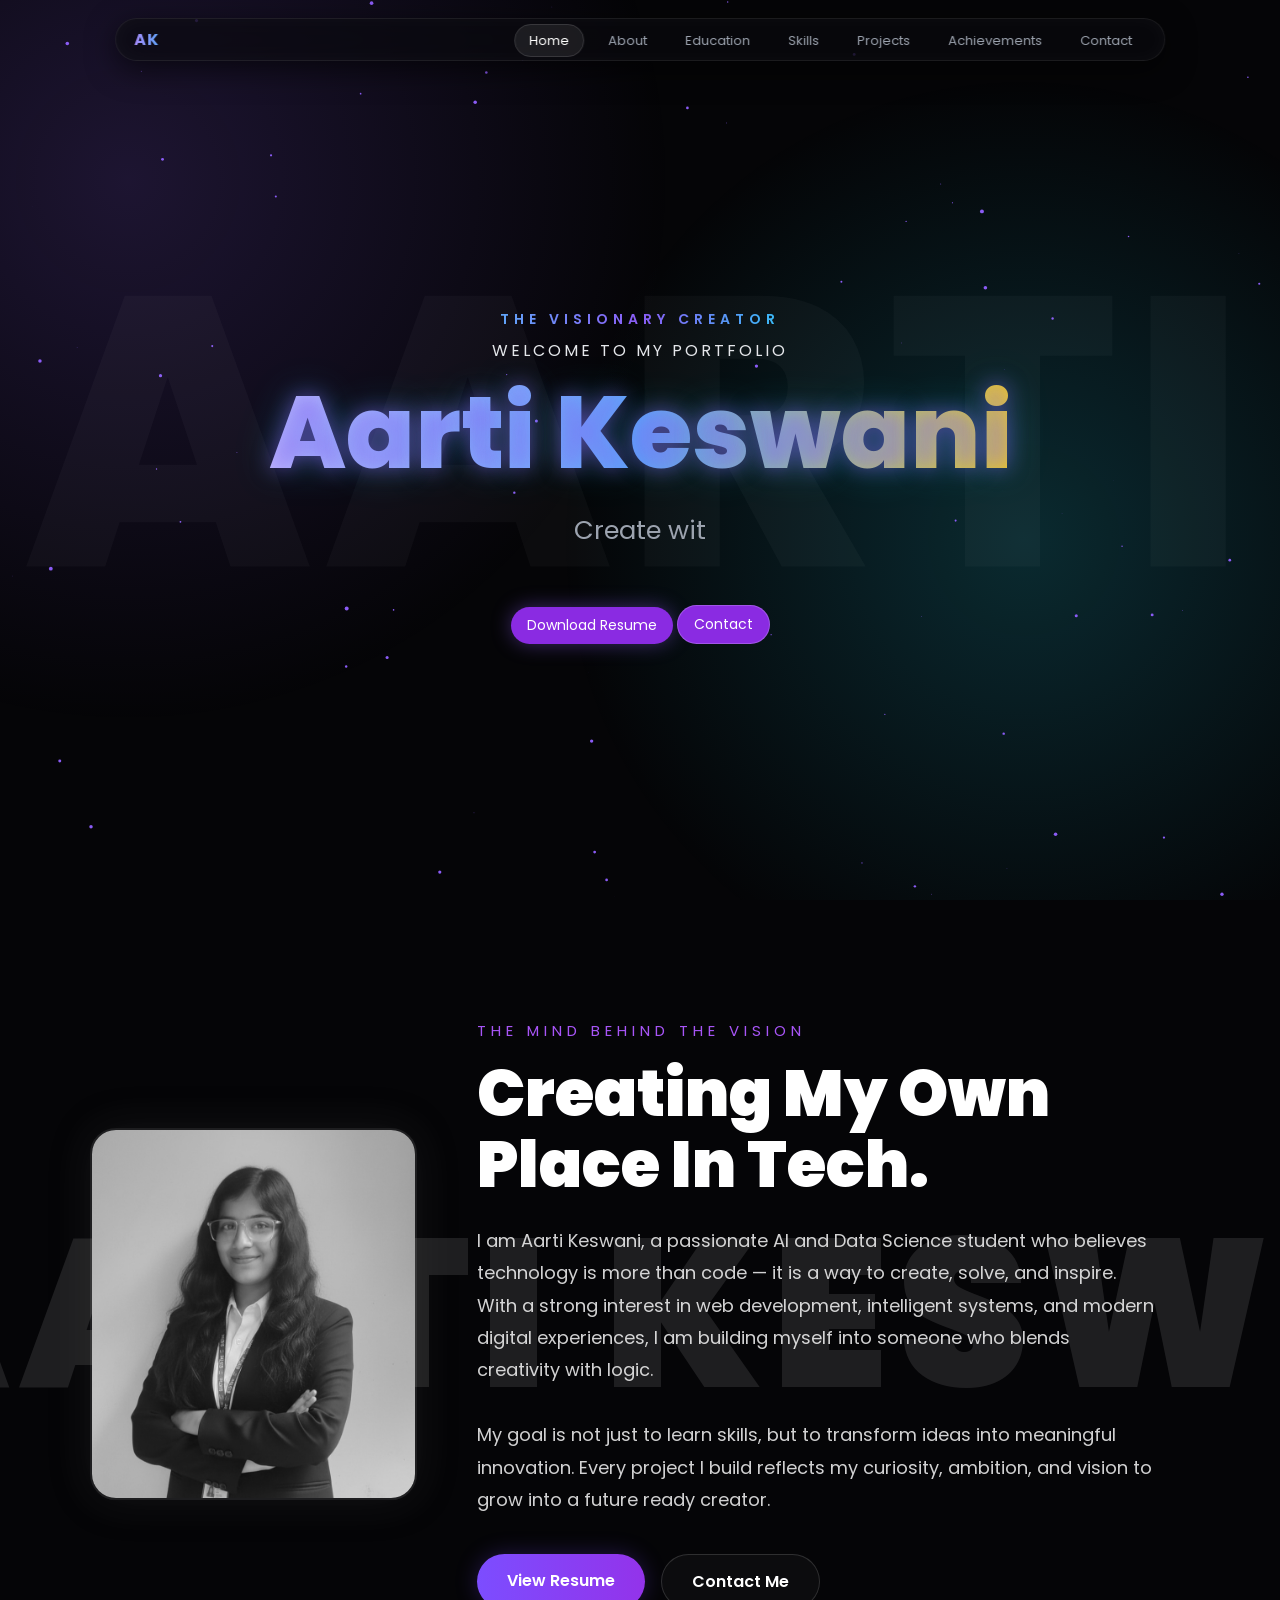
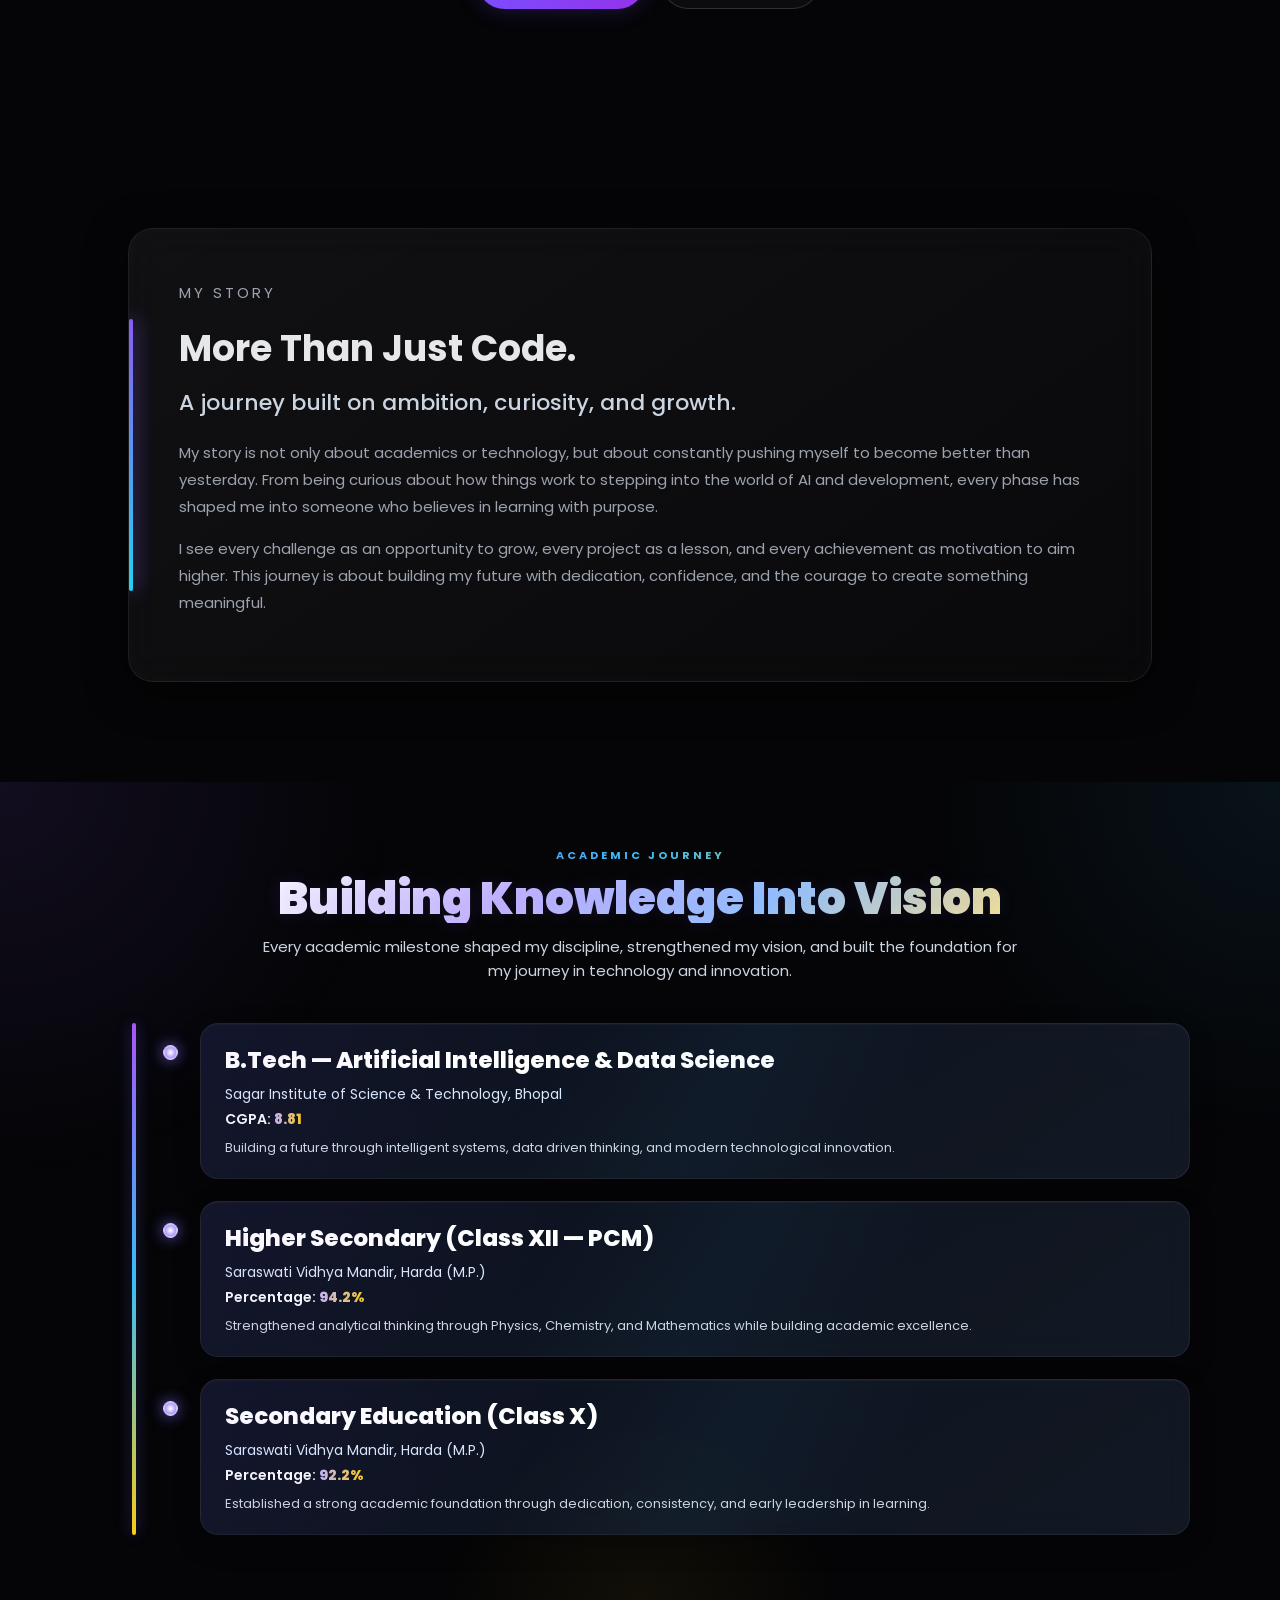
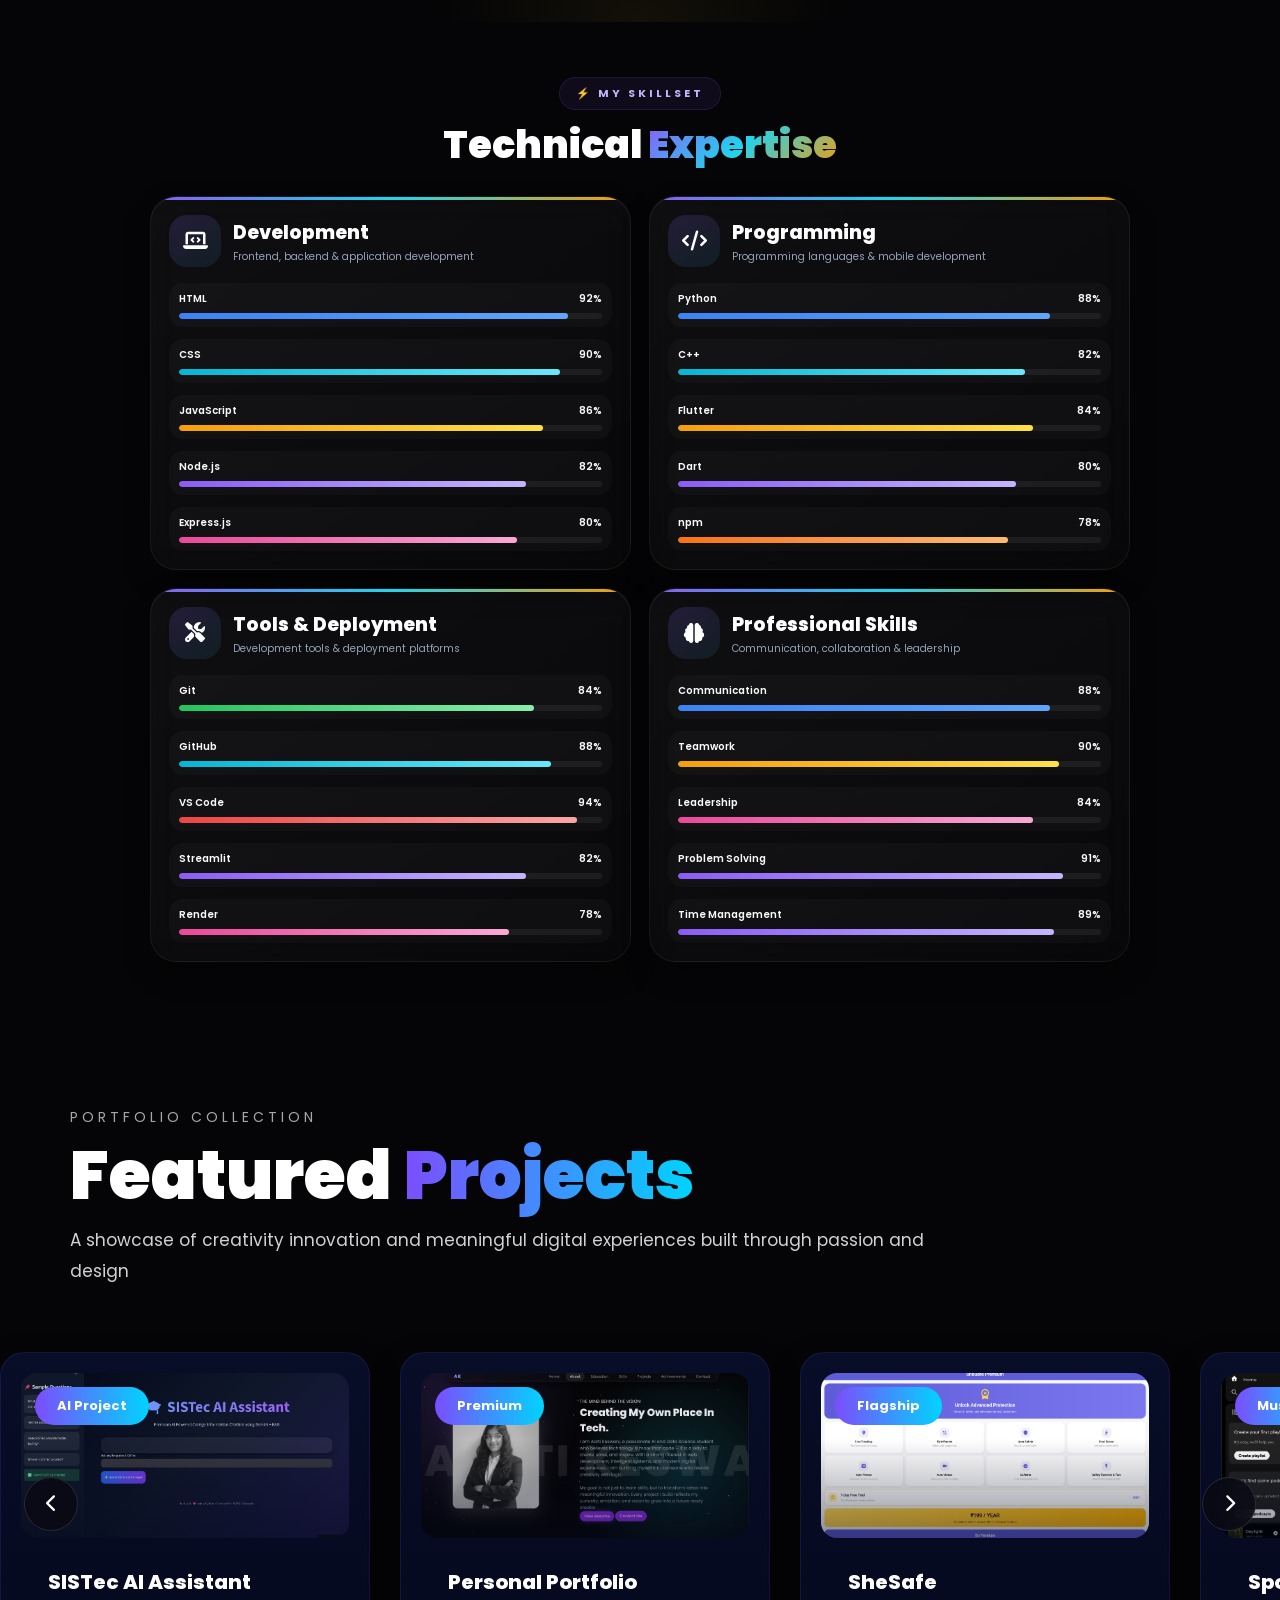
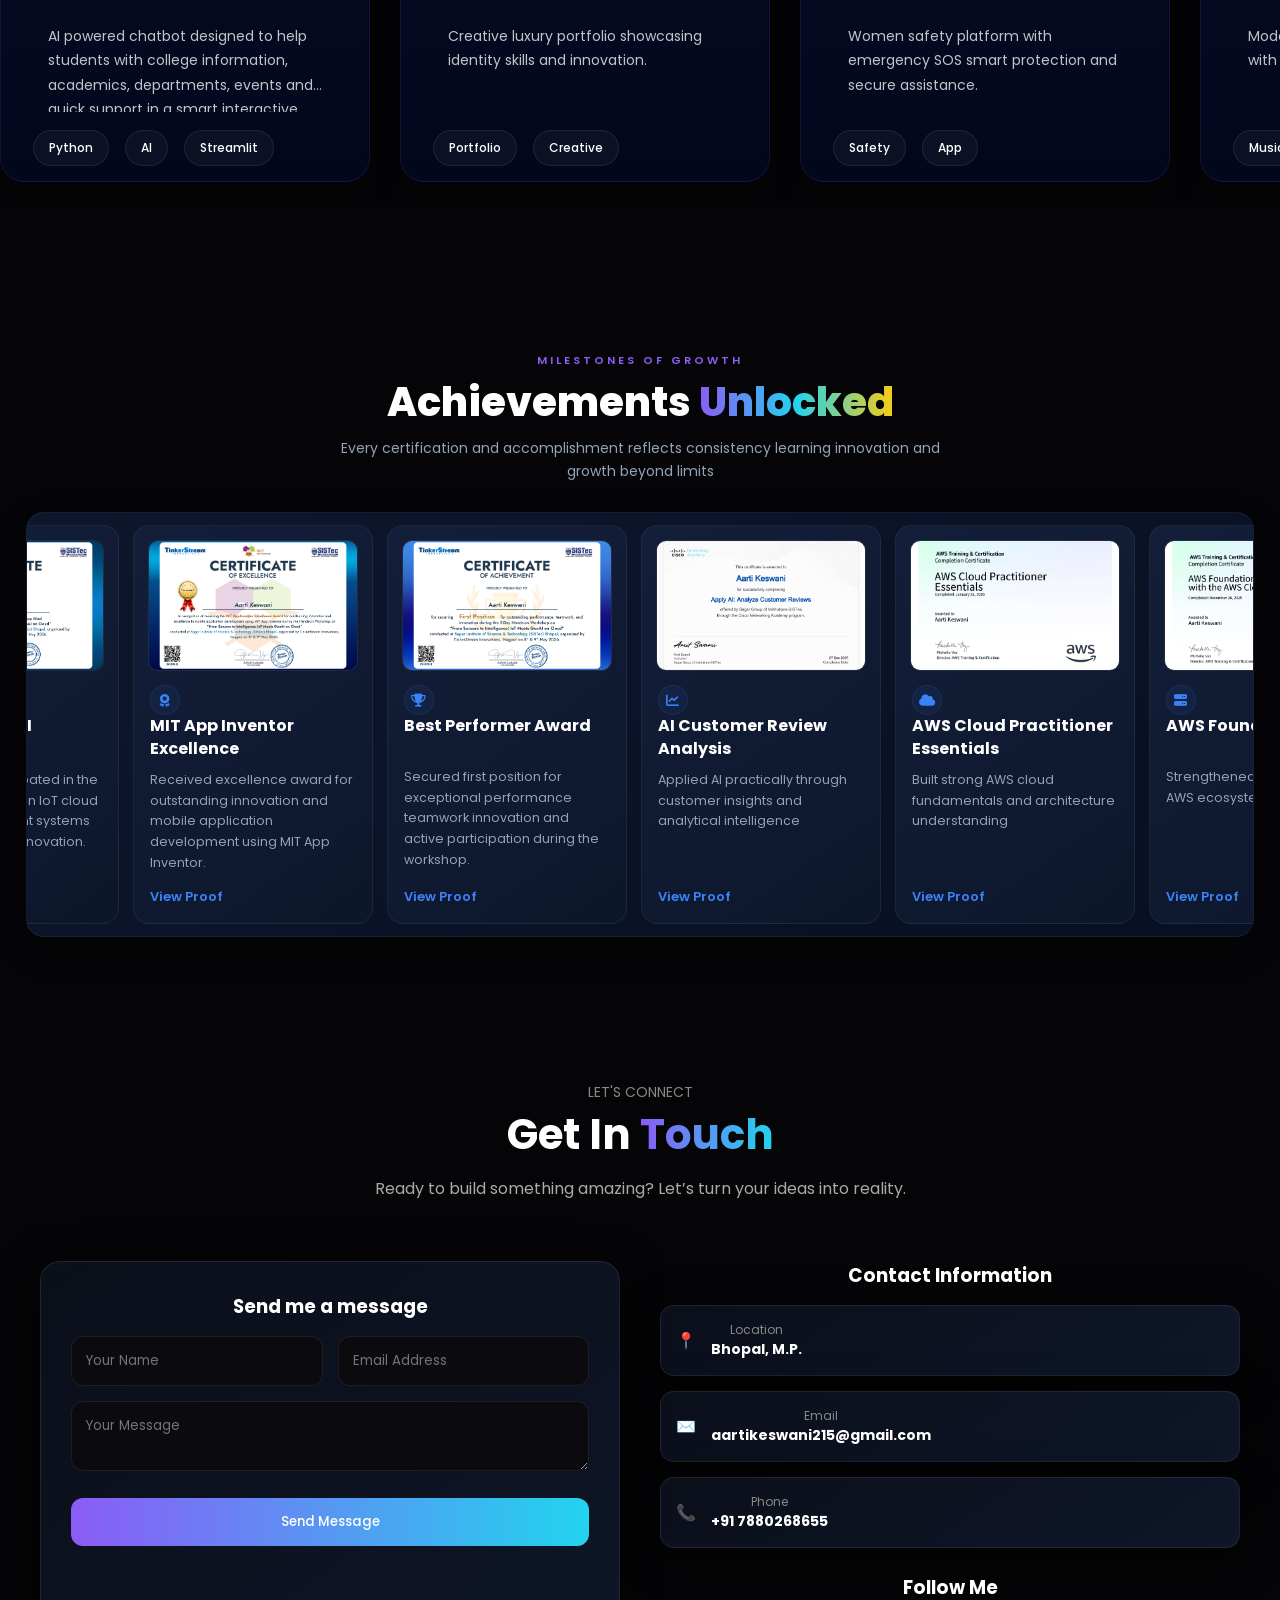
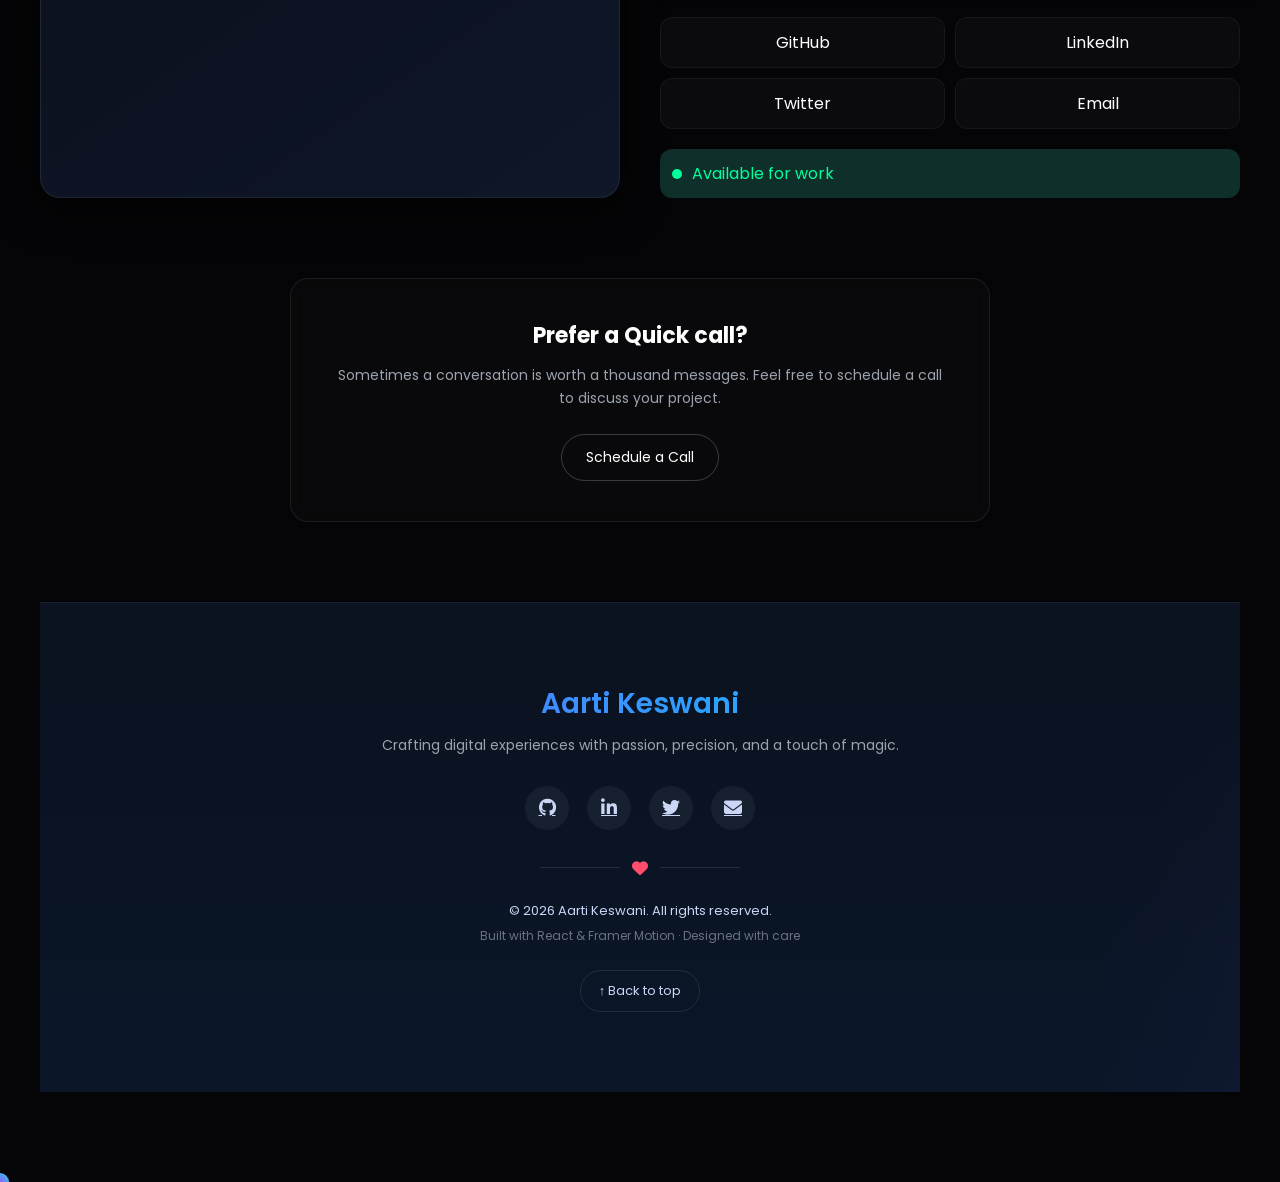
==== docs/index.html @ 4bac2b25 "updated index.html" ====
<!DOCTYPE html>
<html lang="en">
<head>
<meta charset="UTF-8">
<meta name="viewport" content="width=device-width, initial-scale=1.0">
<title>Aarti Keswani Portfolio</title>

<link rel="stylesheet" href="style.css">
<link href="https://fonts.googleapis.com/css2?family=Poppins:wght@300;400;600;800&display=swap" rel="stylesheet">
<link rel="stylesheet" href="https://cdnjs.cloudflare.com/ajax/libs/font-awesome/6.5.0/css/all.min.css">
<link rel="stylesheet" href="https://cdnjs.cloudflare.com/ajax/libs/font-awesome/6.5.0/css/all.min.css">
</head>

<body>

<canvas id="bg"></canvas>

<!-- NAVBAR -->
<nav class="navbar">
    <div class="logo">AK</div>

    <ul class="nav-links">
        <li><a href="#home" class="active">Home</a></li>
        <li><a href="#about">About</a></li>
         <li><a href="#education">Education</a></li>
        <li><a href="#skills">Skills</a></li>
        
        <li><a href="#projects">Projects</a></li>
        <li><a href="#achievements">Achievements</a></li>
       
        <li><a href="#contact">Contact</a></li>
    </ul>
    
        
</nav>


<!-- HERO -->
<section id="home" class="hero">

    <!-- BIG BACKGROUND TEXT -->
    <h1 class="bg-text">AARTI</h1>

    <!-- MAIN CONTENT -->
    <div class="hero-content">

        <p class="hero-subtitle">THE VISIONARY CREATOR</p>

        <!-- ADDED WELCOME TEXT -->
        <p class="hero-welcome">WELCOME TO MY PORTFOLIO</p>

        <h1 class="hero-title">
            Aarti Keswani
        </h1>

        <p class="hero-subtitle">
            Create <span id="typing"></span>
        </p>

        <div class="hero-buttons">
            <a href="main/Aarti_resume.pdf" download="Aarti_Keswani_Resume.pdf" class="btn primary">Download Resume</a>
            <a href="#contact" class="btn secondary">Contact</a>
        </div>

    </div>

</section>

<!-- ABOUT -->
<!-- ABOUT -->
<section id="about" class="section about">

    <!-- BIG BACKGROUND TEXT -->
    <h1 class="about-bg-text">AARTI KESWANI</h1>

    <!-- LEFT IMAGE -->
    <div class="about-left">
        <img src="main/aarti2.jpeg" alt="Aarti Keswani">
    </div>

    <!-- RIGHT CONTENT -->
    <div class="about-right">

        <p class="about-tag">THE MIND BEHIND THE VISION</p>

        <h2>Creating My Own Place In Tech.</h2>

        <p class="about-desc">
            I am Aarti Keswani, a passionate AI and Data Science student who believes technology is more than code — it is a way to create, solve, and inspire. 
            With a strong interest in web development, intelligent systems, and modern digital experiences, I am building myself into someone who blends creativity with logic.
            <br><br>
            My goal is not just to learn skills, but to transform ideas into meaningful innovation. Every project I build reflects my curiosity, ambition, and vision to grow into a future ready creator.
        </p>

        <div class="about-buttons">
            <a href="main/Aarti_resume.pdf" download="Aarti_Keswani_Resume.pdf" class="btn primary">
                View Resume
            </a>

            <a href="#contact" class="btn secondary">
                Contact Me
            </a>
        </div>

    </div>

</section>
<!-- STORY -->
<section id="story" class="section story">

    <div class="story-container">

        <!-- LEFT LINE -->
        <div class="story-line"></div>

        <!-- CONTENT -->
        <div class="story-content">

            <p class="story-tag">MY STORY</p>

            <h2>More Than Just Code.</h2>

            <h3>A journey built on ambition, curiosity, and growth.</h3>

            <p>
                My story is not only about academics or technology, but about constantly pushing myself to become better than yesterday. From being curious about how things work to stepping into the world of AI and development, every phase has shaped me into someone who believes in learning with purpose.
            </p>

            <p>
                I see every challenge as an opportunity to grow, every project as a lesson, and every achievement as motivation to aim higher. This journey is about building my future with dedication, confidence, and the courage to create something meaningful.
            </p>

        </div>

    </div>

</section>
<!-- ================= EDUCATION SECTION ================= -->
<section id="education" class="section education">

    <!-- SECTION HEADER -->
    <div class="section-header">
        <p class="section-tag">ACADEMIC JOURNEY</p>

        <h2 class="section-title">Building Knowledge Into Vision</h2>

        <p class="section-description">
            Every academic milestone shaped my discipline, strengthened my vision, and built the foundation for my journey in technology and innovation.
        </p>
    </div>

    <!-- TIMELINE -->
    <div class="education-timeline">

        <!-- BTECH -->
        <div class="education-card">
            <div class="education-dot"></div>

            <div class="education-content">
                <h3>B.Tech — Artificial Intelligence & Data Science</h3>

                <p class="education-place">
                    Sagar Institute of Science & Technology, Bhopal
                </p>

                <p class="education-score">
                    CGPA: <span>8.81</span>
                </p>

                <p class="education-desc">
                    Building a future through intelligent systems, data driven thinking, and modern technological innovation.
                </p>
            </div>
        </div>

        <!-- 12TH -->
        <div class="education-card">
            <div class="education-dot"></div>

            <div class="education-content">
                <h3>Higher Secondary (Class XII — PCM)</h3>

                <p class="education-place">
                    Saraswati Vidhya Mandir, Harda (M.P.)
                </p>

                <p class="education-score">
                    Percentage: <span>94.2%</span>
                </p>

                <p class="education-desc">
                    Strengthened analytical thinking through Physics, Chemistry, and Mathematics while building academic excellence.
                </p>
            </div>
        </div>

        <!-- 10TH -->
        <div class="education-card">
            <div class="education-dot"></div>

            <div class="education-content">
                <h3>Secondary Education (Class X)</h3>

                <p class="education-place">
                    Saraswati Vidhya Mandir, Harda (M.P.)
                </p>

                <p class="education-score">
                    Percentage: <span>92.2%</span>
                </p>

                <p class="education-desc">
                    Established a strong academic foundation through dedication, consistency, and early leadership in learning.
                </p>
            </div>
        </div>

    </div>

</section>

<!-- ===================== ROYAL SKILLS SECTION ===================== -->
<section id="skills" class="skills-pro">

    <div class="skills-header">
        <p class="skills-subtitle">⚡ MY SKILLSET</p>
        <h2 class="skills-title">Technical <span>Expertise</span></h2>
    </div>

    <div class="skills-container">

        <!-- DEVELOPMENT -->
        <div class="skill-category-card">
            <div class="skill-card-top">
                <div class="skill-main-icon"><i class="fas fa-laptop-code"></i></div>
                <div>
                    <h3>Development</h3>
                    <p>Frontend, backend & application development</p>
                </div>
            </div>

            <div class="skill-progress-list">

                <div class="progress-item">
                    <div class="progress-label"><span>HTML</span><span>92%</span></div>
                    <div class="progress-bar"><div class="progress-fill blue" style="width:92%"></div></div>
                </div>

                <div class="progress-item">
                    <div class="progress-label"><span>CSS</span><span>90%</span></div>
                    <div class="progress-bar"><div class="progress-fill cyan" style="width:90%"></div></div>
                </div>

                <div class="progress-item">
                    <div class="progress-label"><span>JavaScript</span><span>86%</span></div>
                    <div class="progress-bar"><div class="progress-fill gold" style="width:86%"></div></div>
                </div>

                <div class="progress-item">
                    <div class="progress-label"><span>Node.js</span><span>82%</span></div>
                    <div class="progress-bar"><div class="progress-fill purple" style="width:82%"></div></div>
                </div>

                <div class="progress-item">
                    <div class="progress-label"><span>Express.js</span><span>80%</span></div>
                    <div class="progress-bar"><div class="progress-fill pink" style="width:80%"></div></div>
                </div>

            </div>
        </div>

        <!-- PROGRAMMING -->
        <div class="skill-category-card">
            <div class="skill-card-top">
                <div class="skill-main-icon"><i class="fas fa-code"></i></div>
                <div>
                    <h3>Programming</h3>
                    <p>Programming languages & mobile development</p>
                </div>
            </div>

            <div class="skill-progress-list">

                <div class="progress-item">
                    <div class="progress-label"><span>Python</span><span>88%</span></div>
                    <div class="progress-bar"><div class="progress-fill blue" style="width:88%"></div></div>
                </div>

                <div class="progress-item">
                    <div class="progress-label"><span>C++</span><span>82%</span></div>
                    <div class="progress-bar"><div class="progress-fill cyan" style="width:82%"></div></div>
                </div>

                <div class="progress-item">
                    <div class="progress-label"><span>Flutter</span><span>84%</span></div>
                    <div class="progress-bar"><div class="progress-fill gold" style="width:84%"></div></div>
                </div>

                <div class="progress-item">
                    <div class="progress-label"><span>Dart</span><span>80%</span></div>
                    <div class="progress-bar"><div class="progress-fill purple" style="width:80%"></div></div>
                </div>

                <div class="progress-item">
                    <div class="progress-label"><span>npm</span><span>78%</span></div>
                    <div class="progress-bar"><div class="progress-fill orange" style="width:78%"></div></div>
                </div>

            </div>
        </div>

        <!-- TOOLS -->
        <div class="skill-category-card">
            <div class="skill-card-top">
                <div class="skill-main-icon"><i class="fas fa-tools"></i></div>
                <div>
                    <h3>Tools & Deployment</h3>
                    <p>Development tools & deployment platforms</p>
                </div>
            </div>

            <div class="skill-progress-list">

                <div class="progress-item">
                    <div class="progress-label"><span>Git</span><span>84%</span></div>
                    <div class="progress-bar"><div class="progress-fill green" style="width:84%"></div></div>
                </div>

                <div class="progress-item">
                    <div class="progress-label"><span>GitHub</span><span>88%</span></div>
                    <div class="progress-bar"><div class="progress-fill cyan" style="width:88%"></div></div>
                </div>

                <div class="progress-item">
                    <div class="progress-label"><span>VS Code</span><span>94%</span></div>
                    <div class="progress-bar"><div class="progress-fill red" style="width:94%"></div></div>
                </div>

                <div class="progress-item">
                    <div class="progress-label"><span>Streamlit</span><span>82%</span></div>
                    <div class="progress-bar"><div class="progress-fill purple" style="width:82%"></div></div>
                </div>

                <div class="progress-item">
                    <div class="progress-label"><span>Render</span><span>78%</span></div>
                    <div class="progress-bar"><div class="progress-fill pink" style="width:78%"></div></div>
                </div>

            </div>
        </div>

        <!-- PROFESSIONAL -->
        <div class="skill-category-card">
            <div class="skill-card-top">
                <div class="skill-main-icon"><i class="fas fa-brain"></i></div>
                <div>
                    <h3>Professional Skills</h3>
                    <p>Communication, collaboration & leadership</p>
                </div>
            </div>

            <div class="skill-progress-list">

                <div class="progress-item">
                    <div class="progress-label"><span>Communication</span><span>88%</span></div>
                    <div class="progress-bar"><div class="progress-fill blue" style="width:88%"></div></div>
                </div>

                <div class="progress-item">
                    <div class="progress-label"><span>Teamwork</span><span>90%</span></div>
                    <div class="progress-bar"><div class="progress-fill gold" style="width:90%"></div></div>
                </div>

                <div class="progress-item">
                    <div class="progress-label"><span>Leadership</span><span>84%</span></div>
                    <div class="progress-bar"><div class="progress-fill pink" style="width:84%"></div></div>
                </div>

                <div class="progress-item">
                    <div class="progress-label"><span>Problem Solving</span><span>91%</span></div>
                    <div class="progress-bar"><div class="progress-fill purple" style="width:91%"></div></div>
                </div>
                 <div class="progress-item">
                    <div class="progress-label"><span>Time Management</span><span>89%</span></div>
                    <div class="progress-bar"><div class="progress-fill purple" style="width:89%"></div></div>
                </div>

            </div>
        </div>

    </div>
</section>


<!-- PROJECTS -->
<section class="projects-royal" id="projects">

  <!-- HEADER -->
  <div class="projects-header">
    <p class="projects-sub">PORTFOLIO COLLECTION</p>
    <h2 class="projects-title">Featured <span>Projects</span></h2>
    <p class="projects-desc">
      A showcase of creativity innovation and meaningful digital experiences built through passion and design
    </p>
  </div>

  <!-- SIDE NAV -->
    <div class="project-nav-mini">
        <button class="mini-nav-btn left" onclick="scrollProjects(-420)">
            <i class="fas fa-chevron-left"></i>
        </button>

        <button class="mini-nav-btn right" onclick="scrollProjects(420)">
            <i class="fas fa-chevron-right"></i>
        </button>
    </div>


  <!-- SLIDER -->
  <div class="projects-slider">
    <!-- SISTec AI Chatbot -->
    <div class="project-card">

        <div class="project-glow"></div>

        <div class="project-image">
            <img src="ProjectImages/sistecbot.png" alt="SISTec AI Assistant">
            <div class="project-gradient"></div>
            <span class="badge">AI Project</span>
        </div>

        <div class="project-content">
            <h3>SISTec AI Assistant</h3>

            <p>AI powered chatbot designed to help students with college information, academics, departments, events and quick support in a smart interactive way.</p>

            <div class="tech">
                <span>Python</span>
                <span>AI</span>
                <span>Streamlit</span>
            </div>
        </div>

        <div class="project-overlay">
            <a href="https://aarti-infoo.streamlit.app/" target="_blank">Explore</a>
        </div>

    </div>

    <!-- 1 -->
     <div class="project-card">
      <div class="project-glow"></div>
      <div class="project-image">
        <img src="ProjectImages/portfolio.png" alt="Portfolio">
        <div class="project-gradient"></div>
        <span class="badge">Premium</span>
      </div>
      <div class="project-content">
        <h3>Personal Portfolio</h3>
        <p>Creative luxury portfolio showcasing identity skills and innovation.</p>
        <div class="tech"><span>Portfolio</span><span>Creative</span></div>
      </div>
      <div class="project-overlay">
        <a href="https://aarti-keswani.github.io/Portfolio_AartiKeswani/" target="_blank">Explore</a>
      </div>
    </div>
    

    <!-- 2 -->
     <div class="project-card">
      <div class="project-glow"></div>
      <div class="project-image">
        <img src="ProjectImages/shesafe.png" alt="SheSafe">
        <div class="project-gradient"></div>
        <span class="badge">Flagship</span>
      </div>
      <div class="project-content">
        <h3>SheSafe</h3>
        <p>Women safety platform with emergency SOS smart protection and secure assistance.</p>
        <div class="tech"><span>Safety</span><span>App</span></div>
      </div>
      <div class="project-overlay">
        <a href="ProjectImages/shesafe.png" target="_blank">Explore</a>
      </div>
    </div>
    

    <!-- 3 -->
    <div class="project-card">
      <div class="project-glow"></div>
      <div class="project-image">
        <img src="ProjectImages/spotify.png" alt="Spotify Clone">
        <div class="project-gradient"></div>
        <span class="badge">Music</span>
      </div>
      <div class="project-content">
        <h3>Spotify Clone</h3>
        <p>Modern music streaming inspired UI with sleek dark premium design.</p>
        <div class="tech"><span>Music</span><span>UI</span></div>
      </div>
      <div class="project-overlay">
        <a href="ProjectImages/spotify.png" target="_blank">Explore</a>
      </div>
    </div>

    <!-- 8 -->
    <div class="project-card">
      <div class="project-glow"></div>
      <div class="project-image">
        <img src="ProjectImages/simon.png" alt="Simon Game">
        <div class="project-gradient"></div>
        <span class="badge">Game</span>
      </div>
      <div class="project-content">
        <h3>Simon Game</h3>
        <p>Classic memory challenge recreated with playful UI and interaction.</p>
        <div class="tech"><span>Game</span><span>Logic</span></div>
      </div>
      <div class="project-overlay">
        <a href="ProjectImages/simon.png" target="_blank">Explore</a>
      </div>
    </div>

    <!-- 5 -->
    <div class="project-card">
      <div class="project-glow"></div>
      <div class="project-image">
        <img src="ProjectImages/register.png" alt="Register Page">
        <div class="project-gradient"></div>
        <span class="badge">Form</span>
      </div>
      <div class="project-content">
        <h3>Register Page</h3>
        <p>Responsive registration interface with clean form experience.</p>
        <div class="tech"><span>Register</span><span>Web</span></div>
      </div>
      <div class="project-overlay">
        <a href="ProjectImages/register.png" target="_blank">Explore</a>
      </div>
    </div>

    <!-- 6 -->
    <div class="project-card">
      <div class="project-glow"></div>
      <div class="project-image">
        <img src="ProjectImages/gallery.png" alt="Gallery">
        <div class="project-gradient"></div>
        <span class="badge">Creative</span>
      </div>
      <div class="project-content">
        <h3>Image Gallery</h3>
        <p>Dynamic visual gallery with vibrant layout and creative presentation.</p>
        <div class="tech"><span>Gallery</span><span>Design</span></div>
      </div>
      <div class="project-overlay">
        <a href="ProjectImages/gallery.png" target="_blank">Explore</a>
      </div>
    </div>

    <!-- 7 -->
    <div class="project-card">
      <div class="project-glow"></div>
      <div class="project-image">
        <img src="ProjectImages/games.png" alt="Games Hub">
        <div class="project-gradient"></div>
        <span class="badge">Gaming</span>
      </div>
      <div class="project-content">
        <h3>Games Hub</h3>
        <p>Interactive gaming collection with engaging visuals and entertainment design.</p>
        <div class="tech"><span>Games</span><span>Interactive</span></div>
      </div>
      <div class="project-overlay">
        <a href="ProjectImages/games.png" target="_blank">Explore</a>
      </div>
    </div>


    <!-- 9 -->
    <div class="project-card">
      <div class="project-glow"></div>
      <div class="project-image">
        <img src="ProjectImages/cardswap.png" alt="Card Swap">
        <div class="project-gradient"></div>
        <span class="badge">Logic</span>
      </div>
      <div class="project-content">
        <h3>Card Swap</h3>
        <p>Interactive color card challenge focused on design and logic.</p>
        <div class="tech"><span>Cards</span><span>Fun</span></div>
      </div>
      <div class="project-overlay">
        <a href="ProjectImages/cardswap.png" target="_blank">Explore</a>
      </div>
    </div>

    <!-- 10 -->
    <div class="project-card">
      <div class="project-glow"></div>
      <div class="project-image">
        <img src="ProjectImages/iit.png" alt="IT Project">
        <div class="project-gradient"></div>
        <span class="badge">Academic</span>
      </div>
      <div class="project-content">
        <h3>IT Project</h3>
        <p>Academic technology focused project demonstrating structured innovation.</p>
        <div class="tech"><span>IT</span><span>Project</span></div>
      </div>
      <div class="project-overlay">
        <a href="ProjectImages/iit.png" target="_blank">Explore</a>
      </div>
    </div>

    <!-- 11 -->
    <div class="project-card">
      <div class="project-glow"></div>
      <div class="project-image">
        <img src="ProjectImages/mp.png" alt="MP Project">
        <div class="project-gradient"></div>
        <span class="badge">Project</span>
      </div>
      <div class="project-content">
        <h3>MP Project</h3>
        <p>Structured digital solution reflecting technical and academic execution.</p>
        <div class="tech"><span>MP</span><span>System</span></div>
      </div>
      <div class="project-overlay">
        <a href="ProjectImages/mp.png" target="_blank">Explore</a>
      </div>
    </div>

    <!-- 12 -->
    <div class="project-card">
      <div class="project-glow"></div>
      <div class="project-image">
        <img src="ProjectImages/welcome.png" alt="Welcome Page">
        <div class="project-gradient"></div>
        <span class="badge">UI</span>
      </div>
      <div class="project-content">
        <h3>Welcome Page</h3>
        <p>Beautiful landing interface with bright visuals and immersive feel.</p>
        <div class="tech"><span>Landing</span><span>UI</span></div>
      </div>
      <div class="project-overlay">
        <a href="ProjectImages/welcome.png" target="_blank">Explore</a>
      </div>
    </div>

    
  </div>

</section>

<!-- ======================= ROYAL ACHIEVEMENTS SECTION ======================= -->
<section id="achievements" class="achievements-luxury">

    <!-- TOP HEADER -->
    <div class="achieve-top">
        <p class="achieve-tag">Milestones of Growth</p>
        <h2 class="achieve-title">Achievements <span>Unlocked</span></h2>
        <p class="achieve-sub">
            Every certification and accomplishment reflects consistency learning innovation and growth beyond limits
        </p>
    </div>

    <!-- SLIDER WRAP -->
    <div class="achieve-slider" id="achieveSlider">

        <div class="achieve-track">


            <!-- =========================
     IoT Meets GenAI Workshop
========================= -->

<div class="achieve-card">

    <div class="shine"></div>

    <div class="achieve-thumb">
        <img src="images/iot_worksop.jpeg" alt="IoT Meets GenAI Workshop">
        <span class="floating-badge">IoT</span>
    </div>

    <div class="achieve-body">

        <div class="achieve-icon">
            <i class="fas fa-microchip"></i>
        </div>

        <h3>IoT Meets GenAI Workshop</h3>

        <p>
            Successfully participated in the workshop focused on IoT cloud integration intelligent systems and Generative AI innovation.
        </p>

        <div class="achieve-footer">
            <span>2026</span>
            <a href="images/iot_worksop.jpeg" target="_blank">View Proof</a>
        </div>

    </div>

</div>


<!-- =========================
     MIT App Inventor Excellence
========================= -->

<div class="achieve-card">

    <div class="shine"></div>

    <div class="achieve-thumb">
        <img src="images/mit app excellence.jpeg" alt="MIT App Inventor Excellence Award">
        <span class="floating-badge">Winner</span>
    </div>

    <div class="achieve-body">

        <div class="achieve-icon">
            <i class="fas fa-award"></i>
        </div>

        <h3>MIT App Inventor Excellence</h3>

        <p>
            Received excellence award for outstanding innovation and mobile application development using MIT App Inventor.
        </p>

        <div class="achieve-footer">
            <span>2026</span>
            <a href="images/mit app excellence.jpeg" target="_blank">View Proof</a>
        </div>

    </div>

</div>


<!-- =========================
     Best Performer Award
========================= -->

<div class="achieve-card">

    <div class="shine"></div>

    <div class="achieve-thumb">
        <img src="images/bestperformer.jpeg" alt="Best Performer Award">
        <span class="floating-badge">Top</span>
    </div>

    <div class="achieve-body">

        <div class="achieve-icon">
            <i class="fas fa-trophy"></i>
        </div>

        <h3>Best Performer Award</h3>

        <p>
            Secured first position for exceptional performance teamwork innovation and active participation during the workshop.
        </p>

        <div class="achieve-footer">
            <span>2026</span>
            <a href="images/bestperformer.jpeg" target="_blank">View Proof</a>
        </div>

    </div>

</div>

            <!-- 1 -->
            <div class="achieve-card">
                <div class="shine"></div>
                <div class="achieve-thumb">
                    <img src="images/Apply AI Analyze Customer Reviews.png" alt="Apply AI Analyze Customer Reviews">
                    <span class="floating-badge">AI</span>
                </div>
                <div class="achieve-body">
                    <div class="achieve-icon"><i class="fas fa-chart-line"></i></div>
                    <h3>AI Customer Review Analysis</h3>
                    <p>Applied AI practically through customer insights and analytical intelligence</p>
                    <div class="achieve-footer">
                        <span>2026</span>
                        <a href="images/Apply AI Analyze Customer Reviews.png" target="_blank">View Proof</a>
                    </div>
                </div>
            </div>

            <!-- 2 -->
            <div class="achieve-card">
                <div class="shine"></div>
                <div class="achieve-thumb">
                    <img src="images/AWS Cloud Practitioner Essentials.png" alt="AWS Cloud Practitioner Essentials">
                    <span class="floating-badge">Cloud</span>
                </div>
                <div class="achieve-body">
                    <div class="achieve-icon"><i class="fas fa-cloud"></i></div>
                    <h3>AWS Cloud Practitioner Essentials</h3>
                    <p>Built strong AWS cloud fundamentals and architecture understanding</p>
                    <div class="achieve-footer">
                        <span>2026</span>
                        <a href="images/AWS Cloud Practitioner Essentials.png" target="_blank">View Proof</a>
                    </div>
                </div>
            </div>

            <!-- 3 -->
            <div class="achieve-card">
                <div class="shine"></div>
                <div class="achieve-thumb">
                    <img src="images/AWS Foundations Getting Started with AWS Cloud Essentials.png" alt="AWS Foundations Getting Started with the AWS Cloud Essentials">
                    <span class="floating-badge">AWS</span>
                </div>
                <div class="achieve-body">
                    <div class="achieve-icon"><i class="fas fa-server"></i></div>
                    <h3>AWS Foundations</h3>
                    <p>Strengthened deployment and AWS ecosystem knowledge</p>
                    <div class="achieve-footer">
                        <span>2026</span>
                        <a href="images/AWS Foundations Getting Started with AWS Cloud Essentials.png" target="_blank">View Proof</a>
                    </div>
                </div>
            </div>

            <!-- 4 -->
            <div class="achieve-card">
                <div class="shine"></div>
                <div class="achieve-thumb">
                    <img src="images/AWS Technical Essentials.png" alt="AWS Technical Essentials">
                    <span class="floating-badge">Technical</span>
                </div>
                <div class="achieve-body">
                    <div class="achieve-icon"><i class="fas fa-network-wired"></i></div>
                    <h3>AWS Technical Essentials</h3>
                    <p>Expanded infrastructure networking and cloud deployment expertise</p>
                    <div class="achieve-footer">
                        <span>2026</span>
                        <a href="images/AWS Technical Essentials.png" target="_blank">View Proof</a>
                    </div>
                </div>
            </div>

            <!-- 5 -->
            <div class="achieve-card">
                <div class="shine"></div>
                <div class="achieve-thumb">
                    <img src="images/Badminton Certificate.jpeg" alt="Badminton Certificate">
                    <span class="floating-badge">Sports</span>
                </div>
                <div class="achieve-body">
                    <div class="achieve-icon"><i class="fas fa-medal"></i></div>
                    <h3>Badminton Certificate</h3>
                    <p>Showcased discipline focus and competitive sports excellence</p>
                    <div class="achieve-footer">
                        <span>2026</span>
                        <a href="images/Badminton Certificate.jpeg" target="_blank">View Proof</a>
                    </div>
                </div>
            </div>

            <!-- 6 -->
            <div class="achieve-card">
                <div class="shine"></div>
                <div class="achieve-thumb">
                    <img src="images/Developing Generative Artificial Intelligence Solutions.png" alt="Developing Generative Artificial Intelligence Solutions">
                    <span class="floating-badge">GenAI</span>
                </div>
                <div class="achieve-body">
                    <div class="achieve-icon"><i class="fas fa-robot"></i></div>
                    <h3>Generative AI Solutions</h3>
                    <p>Explored advanced generative AI systems and innovation</p>
                    <div class="achieve-footer">
                        <span>2026</span>
                        <a href="images/Developing Generative Artificial Intelligence Solutions.png" target="_blank">View Proof</a>
                    </div>
                </div>
            </div>

            <!-- 7 -->
            <div class="achieve-card">
                <div class="shine"></div>
                <div class="achieve-thumb">
                    <img src="images/Developing Machine Learning Solutions.png" alt="Developing Machine Learning Solutions">
                    <span class="floating-badge">ML</span>
                </div>
                <div class="achieve-body">
                    <div class="achieve-icon"><i class="fas fa-brain"></i></div>
                    <h3>Machine Learning Solutions</h3>
                    <p>Built machine learning problem solving and predictive understanding</p>
                    <div class="achieve-footer">
                        <span>2026</span>
                        <a href="images/Developing Machine Learning Solutions.png" target="_blank">View Proof</a>
                    </div>
                </div>
            </div>

            <!-- 8 -->
            <div class="achieve-card">
                <div class="shine"></div>
                <div class="achieve-thumb">
                    <img src="images/Essentials of Prompt Engineering.png" alt="Essentials of Prompt Engineering">
                    <span class="floating-badge">Prompt</span>
                </div>
                <div class="achieve-body">
                    <div class="achieve-icon"><i class="fas fa-keyboard"></i></div>
                    <h3>Prompt Engineering</h3>
                    <p>Mastered prompt optimization and AI communication strategy</p>
                    <div class="achieve-footer">
                        <span>2026</span>
                        <a href="images/Essentials of Prompt Engineering.png" target="_blank">View Proof</a>
                    </div>
                </div>
            </div>

            <!-- 9 -->
            <div class="achieve-card">
                <div class="shine"></div>
                <div class="achieve-thumb">
                    <img src="images/Exploring Artificial Intelligence Use Cases and Applications.png" alt="Exploring Artificial Intelligence Use Cases and Applications">
                    <span class="floating-badge">AI</span>
                </div>
                <div class="achieve-body">
                    <div class="achieve-icon"><i class="fas fa-lightbulb"></i></div>
                    <h3>AI Use Cases & Applications</h3>
                    <p>Explored real world AI applications and practical innovation</p>
                    <div class="achieve-footer">
                        <span>2026</span>
                        <a href="images/Exploring Artificial Intelligence Use Cases and Applications.png" target="_blank">View Proof</a>
                    </div>
                </div>
            </div>

            <!-- 10 -->
            <div class="achieve-card">
                <div class="shine"></div>
                <div class="achieve-thumb">
                    <img src="images/Fundamentals of Machine Learning and Artificial Intelligence.png" alt="Fundamentals of Machine Learning and Artificial Intelligence">
                    <span class="floating-badge">Foundation</span>
                </div>
                <div class="achieve-body">
                    <div class="achieve-icon"><i class="fas fa-microchip"></i></div>
                    <h3>ML & AI Fundamentals</h3>
                    <p>Strengthened AI ML core concepts and technical depth</p>
                    <div class="achieve-footer">
                        <span>2026</span>
                        <a href="images/Fundamentals of Machine Learning and Artificial Intelligence.png" target="_blank">View Proof</a>
                    </div>
                </div>
            </div>

            <!-- 11 -->
            <div class="achieve-card">
                <div class="shine"></div>
                <div class="achieve-thumb">
                    <img src="images/Hack Make 2026 Volunteer Appreciation.png" alt="Hack Make 2026 Volunteer Appreciation Certificate">
                    <span class="floating-badge">Leadership</span>
                </div>
                <div class="achieve-body">
                    <div class="achieve-icon"><i class="fas fa-users"></i></div>
                    <h3>Hack Make 2026 Volunteer</h3>
                    <p>Demonstrated collaboration leadership and event excellence</p>
                    <div class="achieve-footer">
                        <span>2026</span>
                        <a href="images/Hack Make 2026 Volunteer Appreciation.png" target="_blank">View Proof</a>
                    </div>
                </div>
            </div>

            <!-- 12 -->
            <div class="achieve-card">
                <div class="shine"></div>
                <div class="achieve-thumb">
                    <img src="images/IDE Bootcamp Certificate.png" alt="IDE Bootcamp Certificate">
                    <span class="floating-badge">Bootcamp</span>
                </div>
                <div class="achieve-body">
                    <div class="achieve-icon"><i class="fas fa-code"></i></div>
                    <h3>IDE Bootcamp Certificate</h3>
                    <p>Enhanced development mindset through immersive technical bootcamp learning</p>
                    <div class="achieve-footer">
                        <span>2026</span>
                        <a href="images/IDE Bootcamp Certificate.png" target="_blank">View Proof</a>
                    </div>
                </div>
            </div>

            <!-- 13 -->
            <div class="achieve-card">
                <div class="shine"></div>
                <div class="achieve-thumb">
                    <img src="images/Introduction to Modern AI.png" alt="Introduction to Modern AI">
                    <span class="floating-badge">AI</span>
                </div>
                <div class="achieve-body">
                    <div class="achieve-icon"><i class="fas fa-brain"></i></div>
                    <h3>Introduction to Modern AI</h3>
                    <p>Built foundational understanding of modern artificial intelligence</p>
                    <div class="achieve-footer">
                        <span>2026</span>
                        <a href="images/Introduction to Modern AI.png" target="_blank">View Proof</a>
                    </div>
                </div>
            </div>

            <!-- 14 -->
            <div class="achieve-card">
                <div class="shine"></div>
                <div class="achieve-thumb">
                    <img src="images/Introduction to Modern AI II.png" alt="Introduction to Modern AI II">
                    <span class="floating-badge">AI II</span>
                </div>
                <div class="achieve-body">
                    <div class="achieve-icon"><i class="fas fa-brain"></i></div>
                    <h3>Introduction to Modern AI II</h3>
                    <p>Advanced modern AI concepts and evolving intelligence systems</p>
                    <div class="achieve-footer">
                        <span>2026</span>
                        <a href="images/Introduction to Modern AI II.png" target="_blank">View Proof</a>
                    </div>
                </div>
            </div>

            <!-- 15 -->
            <div class="achieve-card">
                <div class="shine"></div>
                <div class="achieve-thumb">
                    <img src="images/Optimizing Foundation Models.png" alt="Optimizing Foundation Models">
                    <span class="floating-badge">Models</span>
                </div>
                <div class="achieve-body">
                    <div class="achieve-icon"><i class="fas fa-cogs"></i></div>
                    <h3>Optimizing Foundation Models</h3>
                    <p>Learned optimization strategies for advanced AI foundation models</p>
                    <div class="achieve-footer">
                        <span>2026</span>
                        <a href="images/Optimizing Foundation Models.png" target="_blank">View Proof</a>
                    </div>
                </div>
            </div>

            <!-- 16 -->
            <div class="achieve-card">
                <div class="shine"></div>
                <div class="achieve-thumb">
                    <img src="images/Prayas Certificate.jpeg" alt="Prayas Certificate">
                    <span class="floating-badge">Recognition</span>
                </div>
                <div class="achieve-body">
                    <div class="achieve-icon"><i class="fas fa-star"></i></div>
                    <h3>Prayas Certificate</h3>
                    <p>Recognized for dedication participation and contribution</p>
                    <div class="achieve-footer">
                        <span>2026</span>
                        <a href="images/Prayas Certificate.jpeg" target="_blank">View Proof</a>
                    </div>
                </div>
            </div>

            <!-- 17 -->
            <div class="achieve-card">
                <div class="shine"></div>
                <div class="achieve-thumb">
                    <img src="images/Rangoli Competition Certificate.jpeg" alt="Rangoli Competition Certificate">
                    <span class="floating-badge">Creative</span>
                </div>
                <div class="achieve-body">
                    <div class="achieve-icon"><i class="fas fa-palette"></i></div>
                    <h3>Rangoli Competition</h3>
                    <p>Celebrated creativity design and artistic excellence</p>
                    <div class="achieve-footer">
                        <span>2026</span>
                        <a href="images/Rangoli Competition Certificate.jpeg" target="_blank">View Proof</a>
                    </div>
                </div>
            </div>

            <!-- 18 -->
            <div class="achieve-card">
                <div class="shine"></div>
                <div class="achieve-thumb">
                    <img src="images/Responsible Artificial Intelligence Practices.png" alt="Responsible Artificial Intelligence Principles and Ethical Considerations">
                    <span class="floating-badge">Ethics</span>
                </div>
                <div class="achieve-body">
                    <div class="achieve-icon"><i class="fas fa-shield-alt"></i></div>
                    <h3>Responsible AI Principles</h3>
                    <p>Explored ethical frameworks governance and responsible AI systems</p>
                    <div class="achieve-footer">
                        <span>2026</span>
                        <a href="images/Responsible Artificial Intelligence Practices.png" target="_blank">View Proof</a>
                    </div>
                </div>
            </div>

            <!-- 19 -->
            <div class="achieve-card">
                <div class="shine"></div>
                <div class="achieve-thumb">
                    <img src="images/Saksham Young Makers Winner.png" alt="Saksham Young Makers Winner">
                    <span class="floating-badge">Winner</span>
                </div>
                <div class="achieve-body">
                    <div class="achieve-icon"><i class="fas fa-trophy"></i></div>
                    <h3>Saksham Young Makers Winner</h3>
                    <p>Recognized for innovation creativity and outstanding maker excellence</p>
                    <div class="achieve-footer">
                        <span>Winner</span>
                        <a href="images/Saksham Young Makers Winner.png" target="_blank">View Proof</a>
                    </div>
                </div>
            </div>

            <!-- 20 -->
            <div class="achieve-card">
                <div class="shine"></div>
                <div class="achieve-thumb">
                    <img src="images/SAMADHAN Certificate.jpeg" alt="SAMADHAN Certificate">
                    <span class="floating-badge">Problem Solving</span>
                </div>
                <div class="achieve-body">
                    <div class="achieve-icon"><i class="fas fa-award"></i></div>
                    <h3>SAMADHAN Certificate</h3>
                    <p>Strengthened structured problem solving and solution oriented innovation</p>
                    <div class="achieve-footer">
                        <span>2026</span>
                        <a href="images/SAMADHAN Certificate.jpeg" target="_blank">View Proof</a>
                    </div>
                </div>
            </div>

            <!-- 21 -->
            <div class="achieve-card">
                <div class="shine"></div>
                <div class="achieve-thumb">
                    <img src="images/Security Compliance and Governance for AI Solutions.png" alt="Security Compliance and Governance">
                    <span class="floating-badge">Security</span>
                </div>
                <div class="achieve-body">
                    <div class="achieve-icon"><i class="fas fa-lock"></i></div>
                    <h3>Security Compliance & Governance</h3>
                    <p>Developed governance security compliance and responsible digital protection understanding</p>
                    <div class="achieve-footer">
                        <span>2026</span>
                        <a href="images/Security Compliance and Governance for AI Solutions.png" target="_blank">View Proof</a>
                    </div>
                </div>
            </div>

        </div>

    </div>

</section>


<!-- CONTACT -->
<section id="contact" class="contact-royal">

    <!-- HEADER -->
    <div class="contact-header">
        <p class="contact-sub">LET'S CONNECT</p>
        <h2 class="contact-title">Get In <span>Touch</span></h2>
        <p class="contact-desc">
            Ready to build something amazing? Let’s turn your ideas into reality.
        </p>
    </div>

    <!-- MAIN GRID -->
    <div class="contact-container">

        <!-- LEFT FORM -->
        <div class="contact-form-box">

            <h3>Send me a message</h3>

            <form>
                <div class="form-row">
                    <input type="text" placeholder="Your Name">
                    <input type="email" placeholder="Email Address">
                </div>

                <textarea placeholder="Your Message"></textarea>

                <button type="button" onclick="openModal()">Send Message</button>
            </form>

        </div>

        <!-- RIGHT INFO -->
        <div class="contact-info">

            <h3>Contact Information</h3>

            <div class="info-card">
                <span>📍</span>
                <div>
                    <p>Location</p>
                    <h4>Bhopal, M.P.</h4>
                </div>
            </div>

            <div class="info-card">
                <span>✉️</span>
                <div>
                    <p>Email</p>
                    <h4>aartikeswani215@gmail.com</h4>
                </div>
            </div>

            <div class="info-card">
                <span>📞</span>
                <div>
                    <p>Phone</p>
                    <h4>+91 7880268655</h4>
                </div>
            </div>

            <!-- SOCIAL -->
            <h3 class="follow">Follow Me</h3>

            <div class="social-grid">
                <a href="#">GitHub</a>
                <a href="#">LinkedIn</a>
                <a href="#">Twitter</a>
                <a href="#">Email</a>
            </div>

            <!-- STATUS -->
            <div class="availability">
                <span></span>
                Available for work
            </div>

        </div>

    </div>
    <section class="quick-call">

  <div class="quick-call-box">

    <h3>Prefer a Quick call?</h3>

    <p>
      Sometimes a conversation is worth a thousand messages.
      Feel free to schedule a call to discuss your project.
    </p>

    <a href="#" class="quick-call-btn">Schedule a Call</a>

  </div>

</section>

    <footer class="footer">

  <div class="footer-container">

    <!-- NAME + TAGLINE -->
    <h2 class="footer-logo">Aarti Keswani</h2>
    <p class="footer-tagline">
      Crafting digital experiences with passion, precision, and a touch of magic.
    </p>

    <!-- SOCIAL ICONS -->
    <div class="footer-socials">
      <a href="#"><i class="fab fa-github"></i></a>
      <a href="#"><i class="fab fa-linkedin-in"></i></a>
      <a href="#"><i class="fab fa-twitter"></i></a>
      <a href="#"><i class="fas fa-envelope"></i></a>
    </div>

    <!-- DIVIDER WITH HEART -->
    <div class="footer-divider">
      <span></span>
      <i class="fas fa-heart"></i>
      <span></span>
    </div>

    <!-- COPYRIGHT -->
    <p class="footer-copy">
      © 2026 Aarti Keswani. All rights reserved.
    </p>

    <p class="footer-built">
      Built with React & Framer Motion · Designed with care
    </p>

    <!-- BACK TO TOP -->
    <a href="#" class="back-top">↑ Back to top</a>

  </div>

</footer>

</section>
<div id="successModal" class="modal">
  <div class="modal-box">

    <button class="close-btn" onclick="closeModal()">×</button>

    <div class="icon">
      ✓
    </div>

    <h2>Message Sent</h2>

    <p>
      Your message has been successfully delivered.  
      I will get back to you within 24 hours.
    </p>

    <button class="modal-btn" onclick="closeModal()">Done</button>

  </div>
</div>
<script src="script.js"></script>
</body>
</html>
---- docs/style.css ----
/* RESET */
*{
    margin:0;
    padding:0;
    box-sizing:border-box;
    font-family:'Poppins',sans-serif;
}

html{
    scroll-behavior:smooth;
}

body{
    background:#050507;
    color:#e5e7eb;
    overflow-x:hidden;
}

/* CANVAS BACK */
#bg{
    position:fixed;
    top:0;
    left:0;
    z-index:-1;
}

/* ================= NAVBAR ================= */

.navbar{
    position:fixed;
    top:18px;
    left:50%;
    transform:translateX(-50%);
    width:82%;

    display:flex;
    justify-content:space-between;
    align-items:center;

    padding:8px 18px;

    border-radius:40px;

    background:rgba(10,10,15,0.65);
    backdrop-filter:blur(18px);

    border:1px solid rgba(255,255,255,0.08);

    z-index:1000;
}

.logo{
    font-size:16px;
    font-weight:700;
    letter-spacing:1px;

    background:linear-gradient(90deg,#a78bfa,#60a5fa);
    -webkit-background-clip:text;
    color:transparent;
}

.nav-links{
    display:flex;
    gap:10px;
    list-style:none;
}

.nav-links a{
    padding:6px 14px;
    border-radius:20px;
    font-size:13px;

    color:#9ca3af;
    text-decoration:none;

    transition:0.3s ease;
}

.nav-links a:hover{
    color:#fff;
}

/* ACTIVE */
.nav-links a.active{
    color:#fff;
    background:rgba(255,255,255,0.08);
    border:1px solid rgba(255,255,255,0.12);
}

/* ================= HERO ================= */

.hero{
    min-height:100vh;
    display:flex;
    align-items:center;
    justify-content:center;
    text-align:center;

    padding-top:80px;
    position:relative;
}

/* BACK TEXT */
.bg-text{
    position:absolute;
    top:50%;
    left:50%;
    transform:translate(-50%,-50%);

    font-size:220px;
    font-weight:800;
    letter-spacing:10px;

    color:rgba(255,255,255,0.03);
}

/* CONTENT */
.hero-content{
    position:relative;
    z-index:2;
}

.tag{
    color:#8b5cf6;
    letter-spacing:3px;
    font-size:12px;
    margin-bottom:10px;
}

.hero-top{
    font-size:12px;
    color:#9ca3af;
    margin-bottom:10px;
}

.hero-title{
    font-size:70px;
    font-weight:800;
    line-height:1.1;

    background:linear-gradient(90deg,#c4b5fd,#60a5fa,#facc15);
    -webkit-background-clip:text;
    color:transparent;
}

.hero-subtitle{
    margin-top:10px;
    color:#9ca3af;
}

.hero-buttons{
    margin-top:25px;
}

.btn{
    padding:10px 22px;
    border-radius:30px;
    font-size:14px;
    cursor:pointer;
}

/* PRIMARY */
.primary{
    background:linear-gradient(90deg,#8b5cf6,#6366f1);
    color:white;
    border:none;
    box-shadow:0 0 20px rgba(139,92,246,0.4);
}

/* SECONDARY */
.secondary{
    border:1px solid rgba(255,255,255,0.2);
    color:white;
    background:transparent;
}

/* ================= SECTIONS ================= */

.section{
    padding:100px 10%;
    position:relative;
    scroll-margin-top:80px;
}

/* ================= ABOUT ================= */

.about{
    display:flex;
    align-items:center;
    justify-content:space-between;
    gap:60px;
}

.about-left img{
    width:320px;
    border-radius:20px;

    filter:grayscale(100%);
    transition:0.4s;
}

.about-left img:hover{
    filter:grayscale(0%);
    transform:scale(1.04);
    box-shadow:0 20px 50px rgba(139,92,246,0.3);
}

.about-right{
    max-width:500px;
}

.about-right h2{
    font-size:38px;
    margin-bottom:10px;
}

.about-desc{
    color:#9ca3af;
}

/* ================= STORY ================= */

.story-heading{
    text-align:center;
    font-size:42px;
    margin-bottom:50px;
}

.story-heading span{
    color:#8b5cf6;
}

.story-content{
    background:rgba(255,255,255,0.03);
    border:1px solid rgba(255,255,255,0.05);

    padding:35px;
    border-radius:20px;
    backdrop-filter:blur(10px);
}

/* ================= SKILLS ================= */

.section-title{
    font-size:46px;
    margin-bottom:30px;
    text-align:center;
}

.section-title span{
    background:linear-gradient(90deg,#8b5cf6,#60a5fa);
    -webkit-background-clip:text;
    color:transparent;
}

/* TABS */
.modern-tabs{
    display:flex;
    justify-content:center;
    margin-bottom:40px;

    background:rgba(255,255,255,0.05);
    padding:6px;
    border-radius:40px;
    width:max-content;
    margin-inline:auto;
}

.modern-tabs button{
    padding:8px 20px;
    border:none;
    border-radius:30px;
    background:transparent;
    color:#9ca3af;
    cursor:pointer;
}

.modern-tabs .active-tab{
    background:linear-gradient(90deg,#8b5cf6,#6366f1);
    color:white;
}

/* SKILL GRID */
.skills-grid{
    display:grid;
    grid-template-columns:repeat(auto-fit,minmax(260px,1fr));
    gap:25px;
}

/* CARD */
.skill-box{
    padding:25px;
    border-radius:18px;

    background:rgba(255,255,255,0.03);
    border:1px solid rgba(255,255,255,0.06);

    transition:0.3s;
}

.skill-box:hover{
    transform:translateY(-6px);
    box-shadow:0 10px 30px rgba(139,92,246,0.3);
}

.icon{
    font-size:20px;
    margin-bottom:10px;
}

/* ================= ACHIEVEMENTS ================= */

.achievements-grid{
    display:grid;
    grid-template-columns:repeat(auto-fit,minmax(240px,1fr));
    gap:20px;
}

.ach-card{
    padding:25px;
    border-radius:18px;

    background:rgba(255,255,255,0.03);
    border:1px solid rgba(255,255,255,0.05);

    transition:0.3s;
}

.ach-card:hover{
    transform:translateY(-6px);
    box-shadow:0 10px 25px rgba(139,92,246,0.3);
}

/* ================= PROJECTS ================= */

.grid{
    display:grid;
    grid-template-columns:repeat(auto-fit,minmax(240px,1fr));
    gap:20px;
}

.project-card{
    background:rgba(255,255,255,0.03);
    border-radius:15px;
    overflow:hidden;
    border:1px solid rgba(255,255,255,0.05);
    transition:0.3s;
}

.project-card img{
    width:100%;
    height:160px;
    object-fit:cover;
}

.project-card h3{
    padding:10px 15px 0;
}

.project-card p{
    padding:0 15px 15px;
    color:#9ca3af;
}

.project-card:hover{
    transform:translateY(-6px);
    box-shadow:0 10px 25px rgba(139,92,246,0.3);
}

/* ================= EDUCATION ================= */

.timeline{
    border-left:2px solid #8b5cf6;
    padding-left:20px;
}

.timeline-item{
    margin-bottom:20px;
}

/* ================= CONTACT ================= */

#contact{
    text-align:center;
}

/* ================= SCROLL ACTIVE ================= */

.nav-links a.active{
    color:white;
}
.about{
    position:relative;
    overflow:hidden;
}

/* 🔥 BACKGROUND MOVING NAME */
.about-bg-text{
    position:absolute;
    top:50%;
    left:-20%;   /* start from left */

    transform:translateY(-50%);
    
    font-size:220px;
    font-weight:800;
    letter-spacing:12px;

    color:rgba(255,255,255,0.04);

    white-space:nowrap;
    z-index:0;

    pointer-events:none;
}

/* KEEP CONTENT ABOVE */
.about-left,
.about-right{
    position:relative;
    z-index:2;
}
.about-bg-text{
    position:absolute;
    top:50%;
    left:60%;   /* 👉 start from RIGHT side */

    transform:translate(-50%, -50%);

    font-size:160px;
    font-weight:800;
    letter-spacing:10px;

    color:rgba(255,255,255,0.1);

    white-space:nowrap;
    z-index:0;
    pointer-events:none;
}
.story-content{
    background:linear-gradient(145deg, rgba(255,255,255,0.05), rgba(255,255,255,0.02));
    padding:50px;
    border-radius:25px;

    backdrop-filter:blur(20px);

    border:1px solid rgba(255,255,255,0.08);

    box-shadow:
        0 10px 40px rgba(0,0,0,0.6),
        inset 0 0 20px rgba(255,255,255,0.02);

    position:relative;
    overflow:hidden;
}
.story-content::before{
    content:'';
    position:absolute;
    left:0;
    top:20%;
    width:4px;
    height:60%;

    background:linear-gradient(#8b5cf6,#22d3ee);

    border-radius:10px;
    box-shadow:0 0 20px #8b5cf6;
}
.story-tag{
    color:#8b5cf6;
    letter-spacing:3px;
    font-size:12px;
    margin-bottom:15px;
}

.story-content h2{
    font-size:36px;
    font-weight:700;
    margin-bottom:10px;
}

.story-content h3{
    font-size:22px;
    font-weight:500;
    color:#cbd5e1;
    margin-bottom:20px;
}

.story-content p{
    color:#9ca3af;
    line-height:1.8;
    font-size:15px;
    margin-bottom:15px;
}
.story-content:hover{
    transform:translateY(-5px);
    box-shadow:
        0 20px 60px rgba(139,92,246,0.25),
        inset 0 0 20px rgba(255,255,255,0.03);
    transition:0.4s ease;
}
.story-heading span{
    background:linear-gradient(90deg,#8b5cf6,#22d3ee);
    -webkit-background-clip:text;
    color:transparent;
}
#tech .skill-box:hover{
    box-shadow:0 0 25px rgba(139,92,246,0.4);
}

#pro .skill-box:hover{
    box-shadow:0 0 25px rgba(34,211,238,0.4);
}

#soft .skill-box:hover{
    box-shadow:0 0 25px rgba(250,204,21,0.4);
}
/* BASE */
.tabs button{
    padding:10px 25px;
    border-radius:30px;
    border:none;
    background:transparent;
    color:#aaa;
    cursor:pointer;
    transition:0.3s;
}

/* ACTIVE TAB (ALL SAME STYLE) */
.tabs button.active-tab{
    background:linear-gradient(90deg,#8b5cf6,#22d3ee);
    color:white;
    box-shadow:0 0 15px rgba(139,92,246,0.5);
}

/* TECH (Purple) */
.tab-btn.tech.active-tab{
    background:linear-gradient(90deg,#8b5cf6,#6366f1);
}

/* PROFESSIONAL (Cyan) */
.tab-btn.pro.active-tab{
    background:linear-gradient(90deg,#22d3ee,#06b6d4);
}

/* SOFT (Gold) */
.tab-btn.soft.active-tab{
    background:linear-gradient(90deg,#facc15,#f59e0b);
}
.tab-btn{
    -webkit-tap-highlight-color: transparent;
}
.tab{
    display:none;
}

.tab.active{
    display:block;
}
.projects-container{
    display: grid;
    grid-template-columns: repeat(auto-fit, minmax(300px,1fr));
    gap: 30px;
    padding: 40px;
}

.project-card{
    background: #111;
    border-radius: 20px;
    overflow: hidden;
    transition: 0.4s ease;
    box-shadow: 0 10px 30px rgba(0,0,0,0.5);
}

.project-card:hover{
    transform: translateY(-10px) scale(1.02);
    box-shadow: 0 20px 40px rgba(138,43,226,0.4);
}

.project-img{
    width: 100%;
    height: 180px;
    object-fit: cover;
}

.project-content{
    padding: 20px;
}

.project-title{
    font-size: 22px;
    font-weight: 600;
    margin-bottom: 10px;
}

.project-desc{
    font-size: 14px;
    color: #bbb;
    margin-bottom: 15px;
}

.tech{
    font-size: 12px;
    color: #8a2be2;
    margin-bottom: 15px;
}

.btn{
    display: inline-block;
    padding: 8px 16px;
    border-radius: 20px;
    background: #8a2be2;
    color: white;
    text-decoration: none;
    transition: 0.3s;
}

.btn:hover{
    background: #a855f7;
}
.projects-container{
    display: flex;
    flex-direction: column;   /* makes items vertical */
    gap: 30px;
    padding: 40px;
    align-items: center;      /* center cards */
}
.project-card:nth-child(even){
    align-self: flex-end;
}

.project-card:nth-child(odd){
    align-self: flex-start;
}
.project-card{
    width: 80%;               /* control card width */
    max-width: 600px;
}
.project-card{
    padding: 10px;
}
.skill-box{
    position:relative;
    background:rgba(255,255,255,0.03);
    border-radius:25px;
    padding:30px;
    transition:0.4s;
    border:1px solid rgba(255,255,255,0.05);
    overflow:hidden;
}

/* 🔥 GLOW BACKGROUND */
.skill-box::before{
    content:'';
    position:absolute;
    inset:0;
    background:radial-gradient(circle at center, rgba(139,92,246,0.4), transparent 70%);
    opacity:0;
    transition:0.4s;
}

/* 🔥 BORDER GLOW */
.skill-box::after{
    content:'';
    position:absolute;
    inset:0;
    border-radius:25px;
    border:1px solid transparent;
    background:linear-gradient(120deg,#8b5cf6,#22d3ee) border-box;
    -webkit-mask:
        linear-gradient(#000 0 0) padding-box,
        linear-gradient(#000 0 0);
    -webkit-mask-composite:xor;
    mask-composite:exclude;
    opacity:0;
    transition:0.4s;
}

/* ✨ HOVER EFFECT */
.skill-box:hover{
    transform:translateY(-10px) scale(1.02);
    box-shadow:0 0 40px rgba(139,92,246,0.4);
}

/* ✨ ACTIVATE GLOW */
.skill-box:hover::before{
    opacity:1;
}

.skill-box:hover::after{
    opacity:1;
}

/* TEXT ABOVE EFFECT */
.skill-box *{
    position:relative;
    z-index:2;
}
/* =========================
   EDUCATION (ROYAL TIMELINE)
========================= */

/* =========================
   PROJECTS SECTION (PREMIUM)
========================= */

/* ===== SECTION ===== */
.projects-royal{
    padding:80px 40px;
    background:#050507;
}

/* HEADER */
.projects-sub{
    color:#888;
    margin-bottom:10px;
}

.projects-title{
    font-size:42px;
    color:white;
}

.projects-title span{
    background:linear-gradient(90deg,#8b5cf6,#22d3ee);
    -webkit-background-clip:text;
    color:transparent;
}

/* GRID */
.projects-grid{
    display:grid;
    grid-template-columns:repeat(3,1fr);
    gap:25px;
    margin-top:50px;
}

/* CARD */
.project-card{
    position:relative;
    border-radius:24px;
    overflow:hidden;

    background:linear-gradient(145deg,#0b0b12,#0f0f18);

    border:1px solid rgba(255,255,255,0.08);

    transition:0.5s ease;

    box-shadow:
        0 10px 30px rgba(0,0,0,0.6),
        inset 0 0 20px rgba(255,255,255,0.02);
}

/* GLOW */
.project-glow{
    position:absolute;
    width:200%;
    height:200%;
    background:radial-gradient(circle,#8b5cf633,transparent 60%);
    opacity:0;
    transition:0.4s;
}

/* IMAGE */
.project-image{
    height:55%;
    position:relative;
}
.project-image img{
    width:100%;
    height:100%;
    object-fit:cover;
    transition:0.5s;
}

/* GRADIENT OVERLAY */
.project-gradient{
    position:absolute;
    inset:0;
    background:linear-gradient(to top,#000000cc,transparent);
}

/* BADGE */
.badge{
    position:absolute;
    top:12px;
    left:12px;
    padding:5px 12px;
    border-radius:20px;
    font-size:11px;
    background:linear-gradient(90deg,#8b5cf6,#22d3ee);
}

/* CONTENT */
.project-content{
    padding:18px;
}

.project-content p{
    color:#aaa;
    font-size:13px;
}

.project-content h3{
    color:white;
    margin-bottom:5px;
}



/* TECH */
.tech{
    margin-top:10px;
}

.tech span{
    font-size:11px;
    padding:5px 10px;
    margin-right:6px;
    border-radius:12px;
    background:#ffffff0a;
}

/* OVERLAY */
.project-overlay{
    position:absolute;
    inset:0;
    display:flex;
    justify-content:center;
    align-items:center;
    background:rgba(0,0,0,0.6);
    opacity:0;
    transition:0.3s;
}

.project-overlay a{
    padding:10px 20px;
    border-radius:20px;
    background:linear-gradient(90deg,#8b5cf6,#22d3ee);
    color:white;
    text-decoration:none;
}

/* HOVER MAGIC */
.project-card:hover{
    transform:translateY(-12px) scale(1.02);
    box-shadow:
        0 30px 80px rgba(139,92,246,0.35),
        inset 0 0 25px rgba(255,255,255,0.05);
}

.project-card:hover img{
    transform:scale(1.1);
}

.project-card:hover .project-overlay{
    opacity:1;
}

.project-card:hover .project-glow{
    opacity:1;
}


/* RESPONSIVE */
@media(max-width:1000px){
    .projects-grid{
        grid-template-columns:repeat(2,1fr);
    }
}

@media(max-width:600px){
    .projects-grid{
        grid-template-columns:1fr;
    }
}

/* ===== SECTION ===== */
.contact-royal{
    padding:90px 40px;
    background:#050507;
    color:white;
}

/* HEADER */
.contact-header{
    text-align:center;
    margin-bottom:60px;
}

.contact-sub{
    color:#888;
    font-size:14px;
}

.contact-title{
    font-size:42px;
}

.contact-title span{
    background:linear-gradient(90deg,#8b5cf6,#22d3ee);
    -webkit-background-clip:text;
    color:transparent;
}

.contact-desc{
    color:#aaa;
    margin-top:10px;
}

/* GRID */
.contact-container{
    display:grid;
    grid-template-columns:1fr 1fr;
    gap:40px;
}

/* ===== FORM BOX ===== */
.contact-form-box{
    background:rgba(255,255,255,0.03);
    border:1px solid rgba(255,255,255,0.05);
    padding:30px;
    border-radius:20px;
    backdrop-filter:blur(15px);
    transition:0.3s;
}

.contact-form-box:hover{
    box-shadow:0 10px 40px rgba(139,92,246,0.2);
}

/* FORM */
.form-row{
    display:flex;
    gap:15px;
}

input, textarea{
    width:100%;
    padding:14px;
    margin-top:15px;
    border-radius:12px;
    border:1px solid rgba(255,255,255,0.08);
    background:#0a0a0f;
    color:white;
    outline:none;
    transition:0.3s;
}

input:focus, textarea:focus{
    border:1px solid #8b5cf6;
    box-shadow:0 0 10px rgba(139,92,246,0.3);
}

/* BUTTON */
button{
    width:100%;
    margin-top:20px;
    padding:14px;
    border:none;
    border-radius:12px;
    background:linear-gradient(90deg,#8b5cf6,#22d3ee);
    color:white;
    cursor:pointer;
    font-weight:500;
    transition:0.3s;
}

button:hover{
    transform:scale(1.03);
}

/* ===== INFO SIDE ===== */
.contact-info h3{
    margin-bottom:15px;
}

/* INFO CARDS */
.info-card{
    display:flex;
    gap:15px;
    align-items:center;

    padding:15px;
    margin-bottom:15px;

    border-radius:14px;
    background:rgba(255,255,255,0.03);
    border:1px solid rgba(255,255,255,0.05);

    transition:0.3s;
}

.info-card:hover{
    background:rgba(139,92,246,0.08);
}

/* TEXT */
.info-card p{
    color:#888;
    font-size:12px;
}

.info-card h4{
    font-size:14px;
}

/* SOCIAL */
.follow{
    margin-top:25px;
}

.social-grid{
    display:grid;
    grid-template-columns:1fr 1fr;
    gap:10px;
}

.social-grid a{
    padding:12px;
    text-align:center;
    border-radius:12px;
    background:#0a0a0f;
    border:1px solid rgba(255,255,255,0.05);
    color:white;
    text-decoration:none;
    transition:0.3s;
}

.social-grid a:hover{
    background:linear-gradient(90deg,#8b5cf6,#22d3ee);
}

/* AVAILABILITY */
.availability{
    margin-top:20px;
    padding:12px;
    border-radius:12px;
    background:#0f2f2a;
    color:#00ff9d;
    display:flex;
    align-items:center;
    gap:10px;
}

.availability span{
    width:10px;
    height:10px;
    background:#00ff9d;
    border-radius:50%;
}

/* RESPONSIVE */
@media(max-width:900px){
    .contact-container{
        grid-template-columns:1fr;
    }
}
/* ===== BACKDROP ===== */
.modal{
    position:fixed;
    inset:0;

    display:flex;
    align-items:center;
    justify-content:center;

    background:rgba(0,0,0,0.65);
    backdrop-filter:blur(6px);

    opacity:0;
    visibility:hidden;
    transition:0.3s ease;

    z-index:999;
}

.modal.show{
    opacity:1;
    visibility:visible;
}

/* ===== BOX ===== */
.modal-box{
    width:360px;
    padding:32px;

    background:#0f172a; /* deep navy */
    border:1px solid rgba(255,255,255,0.08);
    border-radius:16px;

    text-align:center;

    box-shadow:0 20px 50px rgba(0,0,0,0.6);

    animation:fadeUp 0.3s ease;
}

@keyframes fadeUp{
    from{
        transform:translateY(20px);
        opacity:0;
    }
    to{
        transform:translateY(0);
        opacity:1;
    }
}

/* ===== CLOSE ===== */
.close-btn{
    position:absolute;
    right:18px;
    top:14px;

    background:none;
    border:none;

    color:#94a3b8;
    font-size:18px;
    cursor:pointer;

    transition:0.2s;
}

.close-btn:hover{
    color:#fff;
}

/* ===== ICON ===== */
.icon{
    width:48px;
    height:48px;

    margin:0 auto 16px;

    border-radius:50%;

    display:flex;
    align-items:center;
    justify-content:center;

    font-size:20px;

    background:rgba(34,197,94,0.1);
    color:#22c55e;
    border:1px solid rgba(34,197,94,0.3);
}

/* ===== TEXT ===== */
.modal-box h2{
    font-size:20px;
    font-weight:600;
    margin-bottom:8px;
    color:#f1f5f9;
}

.modal-box p{
    font-size:14px;
    color:#94a3b8;
    line-height:1.5;
    margin-bottom:20px;
}

/* ===== BUTTON ===== */
.modal-btn{
    width:100%;
    padding:10px;

    border-radius:8px;
    border:none;

    background:#2563eb;
    color:white;

    font-size:14px;
    font-weight:500;

    cursor:pointer;
    transition:0.2s;
}

.modal-btn:hover{
    background:#1d4ed8;
}
/* ===== FOOTER ===== */
.footer{
    padding:80px 20px;
    text-align:center;

    background:linear-gradient(to bottom,#0b1220,#0a1628);
    border-top:1px solid rgba(255,255,255,0.05);
}

.footer-container{
    max-width:900px;
    margin:auto;
}

/* LOGO */
.footer-logo{
    font-size:28px;
    font-weight:600;
    margin-bottom:10px;

    background:linear-gradient(90deg,#6a5cff,#00d4ff);
    -webkit-background-clip:text;
    -webkit-text-fill-color:transparent;
}

/* TAGLINE */
.footer-tagline{
    color:#9ca3af;
    font-size:14px;
    margin-bottom:30px;
}

/* SOCIAL ICONS */
.footer-socials{
    display:flex;
    justify-content:center;
    gap:18px;
    margin-bottom:30px;
}

.footer-socials a{
    width:44px;
    height:44px;

    display:flex;
    align-items:center;
    justify-content:center;

    border-radius:50%;
    background:rgba(255,255,255,0.05);
    color:#cbd5f5;

    font-size:18px;

    transition:0.3s;
}

.footer-socials a:hover{
    background:linear-gradient(135deg,#6a5cff,#00d4ff);
    color:white;
    transform:translateY(-3px);
}

/* DIVIDER */
.footer-divider{
    display:flex;
    align-items:center;
    justify-content:center;
    gap:12px;
    margin:25px 0;
}

.footer-divider span{
    width:80px;
    height:1px;
    background:rgba(255,255,255,0.1);
}

.footer-divider i{
    color:#ff4d6d;
}

/* COPYRIGHT */
.footer-copy{
    font-size:13px;
    color:#cbd5f5;
    margin-bottom:6px;
}

.footer-built{
    font-size:12px;
    color:#6b7280;
    margin-bottom:25px;
}

/* BACK TO TOP */
.back-top{
    display:inline-block;
    padding:10px 18px;

    border-radius:25px;
    border:1px solid rgba(255,255,255,0.1);

    color:#cbd5f5;
    font-size:13px;
    text-decoration:none;

    transition:0.3s;
}

.back-top:hover{
    background:linear-gradient(135deg,#6a5cff,#00d4ff);
    color:white;
    border:none;
}
/* ===== QUICK CALL SECTION ===== */
.quick-call{
    display:flex;
    justify-content:center;
    padding:80px 20px;
}

.quick-call-box{
    max-width:700px;
    width:100%;

    text-align:center;
    padding:40px;

    border-radius:18px;

    background:rgba(255,255,255,0.02);
    border:1px solid rgba(255,255,255,0.08);

    backdrop-filter:blur(10px);

    transition:0.3s;
}

/* HOVER EFFECT */
.quick-call-box:hover{
    transform:translateY(-5px);
    border-color:rgba(106,92,255,0.4);
}

/* TITLE */
.quick-call-box h3{
    font-size:22px;
    margin-bottom:12px;
}

/* TEXT */
.quick-call-box p{
    font-size:14px;
    color:#9ca3af;
    margin-bottom:25px;
    line-height:1.6;
}

/* BUTTON */
.quick-call-btn{
    display:inline-block;
    padding:12px 24px;

    border-radius:30px;
    border:1px solid rgba(255,255,255,0.2);

    color:white;
    text-decoration:none;
    font-size:14px;

    transition:0.3s;
}

.quick-call-btn:hover{
    background:linear-gradient(135deg,#6a5cff,#00d4ff);
    border:none;
}
/* ===============================
🔥 GLOBAL PREMIUM EFFECTS
================================ */
body::before{
    content:'';
    position:fixed;
    inset:0;
    background:radial-gradient(circle at 20% 20%, rgba(139,92,246,0.15), transparent 40%),
               radial-gradient(circle at 80% 60%, rgba(34,211,238,0.15), transparent 40%);
    z-index:-2;
}

/* ===============================
🔥 PREMIUM CURSOR GLOW
================================ */
body::after{
    content:'';
    position:fixed;
    width:300px;
    height:300px;
    background:radial-gradient(circle, rgba(139,92,246,0.15), transparent 70%);
    pointer-events:none;
    z-index:-1;
    transform:translate(-50%,-50%);
    transition:0.1s;
}
body::after{
    left:var(--cursorLeft);
    top:var(--cursorY);
}


@keyframes shine{
    from{transform:translateX(-100%);}
    to{transform:translateX(100%);}
}
.btn{
    position:relative;
    overflow:hidden;
}

.btn::after{
    content:'';
    position:absolute;
    width:200%;
    height:200%;
    background:radial-gradient(circle, rgba(255,255,255,0.2), transparent);
    opacity:0;
    transition:0.4s;
}

.btn:hover::after{
    opacity:1;
    transform:scale(1.2);
}
.contact-form-box,
.info-card{
    background:linear-gradient(145deg,#0b0f1a,#0e1628);
    border:1px solid rgba(255,255,255,0.08);
    box-shadow:
        0 10px 40px rgba(0,0,0,0.6),
        inset 0 0 20px rgba(255,255,255,0.02);
}

.contact-form-box:hover{
    box-shadow:
        0 20px 60px rgba(139,92,246,0.25);
}
.footer{
    position:relative;
    overflow:hidden;
}

.footer::before{
    content:'';
    position:absolute;
    width:200%;
    height:200%;
    background:radial-gradient(circle, rgba(139,92,246,0.15), transparent 60%);
    animation:rotateGlow 10s linear infinite;
}

@keyframes rotateGlow{
    from{transform:rotate(0deg);}
    to{transform:rotate(360deg);}
}
/* ===============================
🌌 GLOBAL DEPTH + LIGHT SYSTEM
=============================== */
body::before{
    content:'';
    position:fixed;
    inset:0;
    background:
        radial-gradient(circle at 10% 20%, rgba(139,92,246,0.18), transparent 40%),
        radial-gradient(circle at 80% 60%, rgba(34,211,238,0.18), transparent 40%);
    z-index:-2;
}

/* subtle grain texture */
body::after{
    content:'';
    position:fixed;
    inset:0;
    background:url('https://www.transparenttextures.com/patterns/asfalt-light.png');
    opacity:0.03;
    z-index:-1;
}

/* ===============================
✨ NAVBAR PREMIUM GLASS
=============================== */
.navbar{
    backdrop-filter:blur(25px);
    border:1px solid rgba(255,255,255,0.08);
    box-shadow:
        0 8px 30px rgba(0,0,0,0.6),
        inset 0 0 20px rgba(255,255,255,0.03);
}

/* hover underline glow */
.nav-links a{
    position:relative;
}

.nav-links a::after{
    content:'';
    position:absolute;
    bottom:-4px;
    left:0;
    width:0%;
    height:2px;
    background:linear-gradient(90deg,#8b5cf6,#22d3ee);
    transition:0.3s;
}

.nav-links a:hover::after{
    width:100%;
}

/* ===============================
🔥 HERO ULTRA GLOW TEXT
=============================== */
.hero-title{
    text-shadow:
        0 0 20px rgba(139,92,246,0.5),
        0 0 40px rgba(34,211,238,0.3);
}

/* floating animation */
.hero{
    animation:floatHero 6s ease-in-out infinite;
}

@keyframes floatHero{
    0%,100%{transform:translateY(0);}
    50%{transform:translateY(-10px);}
}

/* ===============================
💎 BUTTON PREMIUM EFFECT
=============================== */
.btn{
    position:relative;
    overflow:hidden;
}

.btn::before{
    content:'';
    position:absolute;
    inset:0;
    background:linear-gradient(120deg,transparent,rgba(255,255,255,0.3),transparent);
    transform:translateX(-100%);
}

.btn:hover::before{
    animation:shine 1s;
}

@keyframes shine{
    to{transform:translateX(100%);}
}

/* ===============================
🧊 ABOUT IMAGE PREMIUM FRAME
=============================== */
.about-left img{
    border:2px solid rgba(255,255,255,0.1);
    box-shadow:
        0 20px 60px rgba(139,92,246,0.3),
        inset 0 0 20px rgba(255,255,255,0.05);
}

/* ===============================
⚡ SKILLS SUPER INTERACTIVE
=============================== */
.skill-box{
    transform-style:preserve-3d;
}

.skill-box:hover{
    transform:rotateX(6deg) rotateY(-6deg) scale(1.05);
}

/* ===============================
🎓 EDUCATION PREMIUM LINE
=============================== */
.edu-timeline::before{
    background:linear-gradient(#8b5cf6,#22d3ee,#facc15);
}

/* ===============================
🚀 PROJECT CARD MASTER UPGRADE
=============================== */

/* ===============================
📩 CONTACT LUXURY INPUTS
=============================== */
input, textarea{
    transition:0.3s;
}

input:focus, textarea:focus{
    transform:scale(1.02);
    background:#0f0f18;
}

/* ===============================
💡 SOCIAL BUTTON HOVER GLOW
=============================== */
.social-grid a{
    position:relative;
    overflow:hidden;
}

.social-grid a::before{
    content:'';
    position:absolute;
    inset:0;
    background:linear-gradient(90deg,#8b5cf6,#22d3ee);
    opacity:0;
    transition:0.3s;
}

.social-grid a:hover::before{
    opacity:0.2;
}

/* ===============================
💚 AVAILABILITY PULSE
=============================== */
.availability span{
    animation:pulse 1.5s infinite;
}

@keyframes pulse{
    0%{box-shadow:0 0 0 0 rgba(0,255,157,0.7);}
    70%{box-shadow:0 0 0 10px transparent;}
    100%{box-shadow:0 0 0 0 transparent;}
}

/* ===============================
📞 QUICK CALL PREMIUM
=============================== */
.quick-call-box{
    position:relative;
    overflow:hidden;
}

.quick-call-box::before{
    content:'';
    position:absolute;
    inset:0;
    background:linear-gradient(120deg,transparent,rgba(139,92,246,0.2),transparent);
    opacity:0;
}

.quick-call-box:hover::before{
    opacity:1;
}

/* ===============================
🖤 FOOTER NEXT LEVEL
=============================== */
.footer{
    position:relative;
    overflow:hidden;
}

.footer::before{
    content:'';
    position:absolute;
    width:200%;
    height:200%;
    background:radial-gradient(circle, rgba(139,92,246,0.15), transparent 60%);
    animation:rotate 12s linear infinite;
}

@keyframes rotate{
    from{transform:rotate(0deg);}
    to{transform:rotate(360deg);}
}

/* ===============================
🖱️ CUSTOM CURSOR GLOW
=============================== */
.cursor{
    position:fixed;
    width:18px;
    height:18px;
    border-radius:50%;
    background:radial-gradient(circle,#8b5cf6,#22d3ee);
    pointer-events:none;
    transform:translate(-50%,-50%);
    z-index:9999;
    mix-blend-mode:screen;
}
@media(max-width:1000px){
    .projects-grid{
        grid-template-columns:repeat(2,1fr);
    }
}

@media(max-width:600px){
    .projects-grid{
        grid-template-columns:1fr;
    }
}
/* FIX ALL CARDS SAME HEIGHT + SAME ALIGNMENT */

.projects-slider{
    display:flex;
    align-items:stretch; /* IMPORTANT */
    gap:18px;
    overflow-x:auto;
    scroll-behavior:smooth;
    scroll-snap-type:x mandatory;
    -webkit-overflow-scrolling:touch;
    padding:12px 4px 18px;
    scrollbar-width:none;
    flex:1;
}

.project-card{
    min-width:270px;
    max-width:270px;
    width:270px;

    height:620px; /* SAME HEIGHT FOR ALL */

    display:flex;
    flex-direction:column;
    justify-content:flex-start;

    flex-shrink:0;
    scroll-snap-align:start;

    position:relative;
    overflow:hidden;

    border-radius:22px;

    background:linear-gradient(
        145deg,
        rgba(255,255,255,0.05),
        rgba(255,255,255,0.015)
    );

    backdrop-filter:blur(18px);

    border:1px solid rgba(255,255,255,0.07);

    box-shadow:
        0 10px 28px rgba(0,0,0,0.38),
        inset 0 0 14px rgba(255,255,255,0.02);

    transition:all 0.45s ease;

    vertical-align:top; /* FIX */
}

/* SAME IMAGE HEIGHT */
.project-image{
    height:170px;
    min-height:170px;
    max-height:170px;

    position:relative;
    overflow:hidden;
}

/* CONTENT TAKES EQUAL SPACE */
.project-content{
    padding:18px;
    display:flex;
    flex-direction:column;
    flex:1;
}

/* TITLE FIXED HEIGHT */
.project-content h3{
    font-size:17px;
    color:white;
    margin-bottom:10px;
    font-weight:700;
    line-height:1.4;

    min-height:50px; /* SAME TITLE SPACE */
}

/* DESCRIPTION FIXED HEIGHT */
.project-content p{
    color:#9ca3af;
    font-size:12px;
    line-height:1.8;

    min-height:110px; /* SAME TEXT SPACE */

    margin-bottom:14px;
}

/* TECH TAGS ALWAYS BOTTOM */
.tech{
    display:flex;
    flex-wrap:wrap;
    gap:7px;

    margin-top:auto; /* PUSH TO BOTTOM */
}

/* =========================================================
   SQUARE PREMIUM PROJECT CARDS
   PERFECT SHAPE • COMPACT • MODERN
========================================================= */

.project-card{
    flex:0 0 320px;
    width:320px;
    min-width:320px;
    max-width:320px;

    height:390px; /* SQUARE STYLE */

    display:flex;
    flex-direction:column;

    position:relative;
    overflow:hidden;

    border-radius:24px;

    background:linear-gradient(
        180deg,
        rgba(12,14,28,0.98),
        rgba(5,7,18,1)
    );

    border:1px solid rgba(255,255,255,0.07);

    box-shadow:
        0 12px 30px rgba(0,0,0,0.35),
        inset 0 1px 0 rgba(255,255,255,0.04);

    scroll-snap-align:start;

    transition:all 0.4s ease;
}

/* =========================================================
   IMAGE
========================================================= */
.project-image{
    width:100%;
    height:165px;
    min-height:165px;
    max-height:165px;

    position:relative;
    overflow:hidden;
}

.project-image img{
    width:100%;
    height:100%;
    object-fit:cover;
    display:block;
    transition:transform 0.5s ease;
}

.project-card:hover .project-image img{
    transform:scale(1.06);
}

/* =========================================================
   CONTENT
========================================================= */
.project-content{
    flex:1;

    display:flex;
    flex-direction:column;
    justify-content:space-between;

    padding:18px;
}

/* TITLE */
.project-content h3{
    font-size:17px;
    font-weight:700;
    line-height:1.4;

    color:#ffffff;

    margin-bottom:10px;

    min-height:46px;
}

/* DESCRIPTION */
.project-content p{
    font-size:12px;
    line-height:1.7;

    color:#9ca3af;

    min-height:62px;

    margin-bottom:14px;

    overflow:hidden;

    display:-webkit-box;
    -webkit-line-clamp:3;
    -webkit-box-orient:vertical;
}

/* =========================================================
   TECH TAGS
========================================================= */
.tech{
    display:flex;
    flex-wrap:wrap;
    gap:8px;

    margin-top:auto;
}

.tech span{
    padding:7px 12px;

    font-size:10px;
    font-weight:500;

    color:#f3f4f6;

    border-radius:999px;

    background:rgba(255,255,255,0.04);

    border:1px solid rgba(255,255,255,0.06);

    transition:0.3s ease;
}

.tech span:hover{
    background:linear-gradient(90deg,#8b5cf6,#22d3ee);
}

/* =========================================================
   BADGE
========================================================= */
.badge{
    position:absolute;
    top:14px;
    left:14px;

    padding:8px 18px;

    border-radius:999px;

    font-size:11px;
    font-weight:600;

    color:white;

    background:linear-gradient(
        90deg,
        #8b5cf6,
        #22d3ee
    );
}

/* =========================================================
   HOVER
========================================================= */
.project-card:hover{
    transform:translateY(-8px);

    border-color:rgba(139,92,246,0.24);

    box-shadow:
        0 18px 40px rgba(139,92,246,0.16),
        0 8px 20px rgba(0,0,0,0.42);
}

/* =========================================================
   SLIDER
========================================================= */
.projects-slider{
    display:flex;
    gap:20px;

    overflow-x:auto;
    overflow-y:hidden;

    padding:12px 4px 18px;

    scroll-snap-type:x mandatory;

    align-items:stretch;

    scrollbar-width:none;
}

.projects-slider::-webkit-scrollbar{
    display:none;
}

/* =========================================================
   MOBILE
========================================================= */
@media(max-width:768px){

    .project-card{
        flex:0 0 270px;
        width:270px;
        min-width:270px;
        max-width:270px;

        height:360px;
    }

    .project-image{
        height:145px;
        min-height:145px;
        max-height:145px;
    }

    .project-content h3{
        font-size:16px;
    }

    .project-content p{
        font-size:11px;
    }
}
/* =========================================================
   ROYAL MINI SKILLS SECTION
========================================================= */

.skills-pro{
    padding:55px 6%;
    max-width:1450px;
    margin:auto;
    position:relative;
}

/* HEADER */
.skills-header{
    text-align:center;
    margin-bottom:30px;
}

.skills-subtitle{
    display:inline-block;
    padding:7px 16px;
    border-radius:999px;
    background:rgba(139,92,246,0.08);
    border:1px solid rgba(139,92,246,0.15);
    color:#c4b5fd;
    font-size:11px;
    letter-spacing:3px;
    font-weight:700;
    text-transform:uppercase;
}

.skills-title{
    margin-top:14px;
    font-size:38px;
    font-weight:900;
    color:white;
    line-height:1.1;
}

.skills-title span{
    background:linear-gradient(135deg,#8b5cf6,#22d3ee,#f59e0b);
    -webkit-background-clip:text;
    color:transparent;
}

/* GRID */
.skills-container{
    display:grid;
    grid-template-columns:repeat(2, minmax(0,1fr));
    gap:18px;
    max-width:980px;
    margin:0 auto;
}

/* CARD */
.skill-category-card{
    position:relative;
    min-height:250px;
    padding:18px;
    border-radius:26px;
    background:linear-gradient(145deg, rgba(255,255,255,0.045), rgba(255,255,255,0.015));
    backdrop-filter:blur(18px);
    border:1px solid rgba(255,255,255,0.06);
    box-shadow:0 12px 28px rgba(0,0,0,0.32), inset 0 1px 0 rgba(255,255,255,0.04);
    overflow:hidden;
    transition:all 0.4s ease;
}

.skill-category-card::before{
    content:'';
    position:absolute;
    top:0;
    left:0;
    width:100%;
    height:3px;
    background:linear-gradient(90deg,#8b5cf6,#22d3ee,#f59e0b);
}

.skill-category-card:hover{
    transform:translateY(-7px);
    box-shadow:0 16px 35px rgba(139,92,246,0.12);
}

/* TOP */
.skill-card-top{
    display:flex;
    align-items:center;
    gap:12px;
    margin-bottom:16px;
}

.skill-main-icon{
    width:52px;
    height:52px;
    flex-shrink:0;
    display:flex;
    align-items:center;
    justify-content:center;
    border-radius:18px;
    background:linear-gradient(145deg, rgba(139,92,246,0.18), rgba(34,211,238,0.08));
    color:white;
    font-size:20px;
}

.skill-card-top h3{
    font-size:19px;
    font-weight:800;
    color:white;
    margin-bottom:2px;
}

.skill-card-top p{
    font-size:10px;
    color:#94a3b8;
}

/* LIST */
.skill-progress-list{
    display:flex;
    flex-direction:column;
    gap:12px;
}

.progress-item{
    padding:8px 10px;
    background:rgba(255,255,255,0.025);
    border-radius:14px;
}

.progress-label{
    display:flex;
    justify-content:space-between;
    margin-bottom:6px;
    font-size:10px;
    font-weight:600;
    color:#f8fafc;
}

.progress-bar{
    width:100%;
    height:6px;
    background:rgba(255,255,255,0.06);
    border-radius:999px;
    overflow:hidden;
}

.progress-fill{
    height:100%;
    border-radius:999px;
}

/* COLORS */
.blue{background:linear-gradient(90deg,#3b82f6,#60a5fa);}
.cyan{background:linear-gradient(90deg,#06b6d4,#67e8f9);}
.gold{background:linear-gradient(90deg,#f59e0b,#fde047);}
.pink{background:linear-gradient(90deg,#ec4899,#f9a8d4);}
.green{background:linear-gradient(90deg,#22c55e,#86efac);}
.orange{background:linear-gradient(90deg,#f97316,#fdba74);}
.red{background:linear-gradient(90deg,#ef4444,#fca5a5);}
.purple{background:linear-gradient(90deg,#8b5cf6,#c4b5fd);}

/* RESPONSIVE */
@media(max-width:900px){
    .skills-container{
        grid-template-columns:1fr;
        max-width:500px;
    }

    .skill-category-card{
        min-height:auto;
    }
}

@media(max-width:600px){
    .skills-pro{
        padding:50px 4%;
    }

    .skills-title{
        font-size:30px;
    }
}
/* =========================================================
   COMPLETE ULTRA COMPACT ACHIEVEMENTS SECTION CSS
   Small Premium Slider
========================================================= */

#achievements{
    position:relative;
    padding:55px 2%;
    background:transparent;
    overflow:hidden;
    scroll-margin-top:80px;
}

/* ================= HEADER ================= */

.achievements-luxury{
    width:100%;
}

.achieve-top{
    text-align:center;
    margin-bottom:28px;
}

.achieve-tag{
    color:#8b5cf6;
    font-size:11px;
    letter-spacing:3px;
    text-transform:uppercase;
    margin-bottom:10px;
    font-weight:600;
}

.achieve-title{
    font-size:40px;
    font-weight:800;
    color:white;
    line-height:1.15;
    margin-bottom:12px;
}

.achieve-title span{
    background:linear-gradient(90deg,#8b5cf6,#22d3ee,#facc15);
    -webkit-background-clip:text;
    color:transparent;
}

.achieve-sub{
    max-width:620px;
    margin:auto;
    color:#94a3b8;
    font-size:14px;
    line-height:1.7;
}

/* ================= MAIN CONTAINER ================= */

.achieve-slider{
    width:100%;
    overflow-x:auto;
    scroll-behavior:smooth;
    scrollbar-width:none;

    padding:12px 10px;

    border-radius:18px;

    background:
        linear-gradient(
            145deg,
            rgba(15,24,48,0.92),
            rgba(8,16,36,0.96)
        );

    border:1px solid rgba(255,255,255,0.05);

    box-shadow:
        0 12px 30px rgba(0,0,0,0.25),
        inset 0 0 12px rgba(255,255,255,0.015);
}

.achieve-slider::-webkit-scrollbar{
    display:none;
}

/* ================= TRACK ================= */

.achieve-track{
    display:flex;
    gap:14px;
    width:max-content;
    align-items:stretch;
}

/* ================= CARD ================= */

.achieve-card{
    width:240px;
    min-height:390px;

    flex:0 0 auto;

    background:
        linear-gradient(
            145deg,
            rgba(20,31,58,0.97),
            rgba(13,23,44,0.98)
        );

    border:1px solid rgba(255,255,255,0.06);

    border-radius:16px;

    overflow:hidden;

    display:flex;
    flex-direction:column;

    position:relative;

    transition:
        transform 0.4s ease,
        box-shadow 0.4s ease,
        filter 0.4s ease,
        opacity 0.4s ease;
}

/* Hover */
.achieve-card:hover{
    transform:translateY(-6px) scale(1.01);
    box-shadow:
        0 14px 30px rgba(139,92,246,0.14),
        0 0 15px rgba(34,211,238,0.05);
}

/* Blur others */
.achieve-track:hover .achieve-card{
    filter:blur(2px) brightness(0.55);
    opacity:0.55;
}

.achieve-track .achieve-card:hover{
    filter:none !important;
    opacity:1 !important;
    z-index:5;
}

/* ================= SHINE ================= */

.shine{
    position:absolute;
    top:-200%;
    left:-200%;
    width:300%;
    height:300%;

    background:linear-gradient(
        120deg,
        transparent 35%,
        rgba(255,255,255,0.04),
        transparent 65%
    );

    transform:rotate(25deg);
    transition:0.8s;
    pointer-events:none;
}

.achieve-card:hover .shine{
    top:120%;
    left:120%;
}

/* ================= IMAGE ================= */

.achieve-thumb{
    padding:14px 14px 0;
    height:145px;
    position:relative;
}

.achieve-thumb img{
    width:100%;
    height:100%;
    object-fit:cover;

    border-radius:10px;

    display:block;

    border:1px solid rgba(255,255,255,0.07);

    transition:transform 0.45s ease;
}

.achieve-card:hover .achieve-thumb img{
    transform:scale(1.03);
}

/* Remove badge */
.floating-badge{
    display:none;
}

/* ================= BODY ================= */

.achieve-body{
    padding:14px 16px 16px;
    display:flex;
    flex-direction:column;
    flex:1;
}

/* ================= META ================= */

.achieve-meta{
    display:flex;
    align-items:center;
    gap:8px;
    margin-bottom:12px;
}

/* Icon */
.achieve-icon{
    width:30px;
    height:30px;

    border-radius:50%;

    display:flex;
    align-items:center;
    justify-content:center;

    background:rgba(59,130,246,0.08);
    border:1px solid rgba(59,130,246,0.12);

    color:#3b82f6;
    font-size:13px;

    flex-shrink:0;
}

/* Year */
.achieve-year{
    padding:5px 12px;
    border-radius:20px;

    background:rgba(255,255,255,0.06);

    color:#cbd5e1;
    font-size:12px;
    font-weight:500;
}

/* ================= TITLE ================= */

.achieve-body h3{
    font-size:16px;
    font-weight:700;
    line-height:1.4;

    color:white;

    margin-bottom:10px;

    min-height:42px;
}

/* ================= TEXT ================= */

.achieve-body p{
    font-size:12.5px;
    line-height:1.65;

    color:#94a3b8;

    min-height:65px;

    margin-bottom:14px;
}

/* ================= FOOTER ================= */

.achieve-footer{
    margin-top:auto;
    display:flex;
    align-items:center;
}

.achieve-footer span{
    display:none;
}

.achieve-footer a{
    color:#3b82f6;
    font-size:13px;
    font-weight:600;
    text-decoration:none;
    transition:0.3s;
}

.achieve-footer a:hover{
    color:#8b5cf6;
}

/* ================= MOBILE ACTIVE ================= */

.achieve-card.active-focus{
    filter:none !important;
    opacity:1 !important;

    transform:translateY(-6px) scale(1.01);

    z-index:8;
}

/* ================= RESPONSIVE ================= */

@media(max-width:992px){

    .achieve-title{
        font-size:34px;
    }

    .achieve-card{
        width:220px;
        min-height:365px;
    }

    .achieve-thumb{
        height:132px;
    }
}

@media(max-width:768px){

    #achievements{
        padding:48px 3%;
    }

    .achieve-title{
        font-size:30px;
    }

    .achieve-sub{
        font-size:13px;
    }

    .achieve-slider{
        padding:10px 8px;
    }

    .achieve-track{
        gap:12px;
    }

    .achieve-card{
        width:200px;
        min-height:340px;
    }

    .achieve-thumb{
        height:120px;
        padding:12px 12px 0;
    }

    .achieve-body{
        padding:12px 14px 14px;
    }

    .achieve-body h3{
        font-size:15px;
        min-height:auto;
    }

    .achieve-body p{
        font-size:12px;
        min-height:auto;
    }

    .achieve-year{
        font-size:11px;
    }
}
/* REMOVE EXTRA TOP SPACE + SMALLER HERO */

.hero{
    min-height:100vh;
    display:flex;
    align-items:center;
    justify-content:center;
    padding-top:70px; /* navbar ke niche proper */
    padding-bottom:20px;
}

/* MAIN HERO CONTENT */
.hero-content{
    position:relative;
    z-index:2;
    text-align:center;
    max-width:950px;
    margin:auto;
    display:flex;
    flex-direction:column;
    align-items:center;
    justify-content:center;
    min-height:auto; /* extra height removed */
    padding-top:0;
}

/* TOP TEXT */
.hero-content .hero-subtitle:first-child{
    font-size:14px;
    letter-spacing:5px;
    margin-bottom:8px;
}

/* WELCOME */
.hero-welcome{
    font-size:16px;
    letter-spacing:3px;
    margin-bottom:18px;
}

/* NAME SMALLER */
.hero-title{
    font-size:clamp(58px,8vw,135px);
    line-height:1;
    margin-bottom:18px;
}

/* TYPING TEXT */
.hero-content .hero-subtitle:last-of-type{
    font-size:clamp(20px,2vw,34px);
    margin-bottom:30px;
}

/* BUTTONS */
.hero-buttons{
    gap:14px;
}

/* BACKGROUND BIG TEXT */
.bg-text{
    font-size:clamp(160px,30vw,520px);
    top:48%;
}

/* MOBILE */
@media(max-width:768px){

    .hero{
        padding-top:90px;
    }

    .hero-title{
        font-size:52px;
    }

    .hero-welcome{
        font-size:13px;
    }

    .hero-content .hero-subtitle:last-of-type{
        font-size:18px;
    }

    .bg-text{
        font-size:140px;
    }
}
.hero-content .hero-subtitle:first-child{
    font-size:14px;
    letter-spacing:5px;
    margin-bottom:8px;
    text-transform:uppercase;

    /* BLUE / PURPLE PREMIUM EFFECT */
    background:linear-gradient(90deg, #60a5fa, #8b5cf6, #38bdf8);
    -webkit-background-clip:text;
    -webkit-text-fill-color:transparent;

    font-weight:600;
}
/* ===== EDUCATION SECTION SMALLER COMPACT UI ===== */

/* ================= PREMIUM EDUCATION SECTION SMALL & ROYAL ================= */

.education{
    position:relative;
    padding:65px 7%;
    overflow:hidden;
}

/* ===== PREMIUM BACKGROUND ===== */
.education::before{
    content:"";
    position:absolute;
    inset:0;

    background:
        radial-gradient(circle at top left, rgba(139,92,246,0.10), transparent 26%),
        radial-gradient(circle at top right, rgba(56,189,248,0.08), transparent 24%),
        radial-gradient(circle at bottom center, rgba(250,204,21,0.06), transparent 20%);

    pointer-events:none;
}

/* ===== HEADER ===== */
.section-header{
    text-align:center;
    max-width:760px;
    margin:0 auto 40px;
    position:relative;
    z-index:2;
}

.section-tag{
    font-size:11px;
    letter-spacing:3px;
    text-transform:uppercase;

    background:linear-gradient(90deg,#8b5cf6,#38bdf8,#facc15);
    -webkit-background-clip:text;
    -webkit-text-fill-color:transparent;

    margin-bottom:10px;
    font-weight:700;
}

.section-title{
    font-size:clamp(28px,3.5vw,50px);
    font-weight:900;
    line-height:1.1;
    margin-bottom:12px;

    background:linear-gradient(135deg,#ffffff,#c4b5fd,#93c5fd,#fde68a);
    -webkit-background-clip:text;
    -webkit-text-fill-color:transparent;

    text-shadow:0 0 18px rgba(139,92,246,0.12);
}

.section-description{
    font-size:15px;
    line-height:1.6;
    color:#cbd5e1;
}

/* ===== TIMELINE ===== */
.education-timeline{
    position:relative;
    max-width:980px;
    margin:auto;
    padding-left:48px;
    z-index:2;
}

/* Vertical line */
.education-timeline::before{
    content:"";
    position:absolute;
    left:12px;
    top:0;
    width:2.5px;
    height:100%;

    background:linear-gradient(
        to bottom,
        #8b5cf6,
        #38bdf8,
        #facc15
    );

    border-radius:30px;

    box-shadow:
        0 0 14px rgba(139,92,246,0.35),
        0 0 20px rgba(56,189,248,0.15);
}

/* ===== CARD ===== */
.education-card{
    position:relative;
    margin-bottom:22px;
}

/* NODE */
.education-dot{
    position:absolute;
    left:-37px;
    top:22px;

    width:15px;
    height:15px;

    border-radius:50%;

    background:radial-gradient(circle,#ffffff,#c4b5fd,#8b5cf6);

    border:2px solid rgba(255,255,255,0.4);

    box-shadow:
        0 0 14px rgba(139,92,246,0.7),
        0 0 24px rgba(56,189,248,0.2);
}

/* ===== CONTENT BOX ===== */
.education-content{
    position:relative;

    padding:20px 24px;

    border-radius:18px;

    background:
        linear-gradient(
            145deg,
            rgba(15,23,42,0.70),
            rgba(30,41,59,0.55)
        );

    backdrop-filter:blur(16px);

    border:1px solid rgba(255,255,255,0.07);

    box-shadow:
        0 10px 28px rgba(0,0,0,0.20),
        inset 0 1px 0 rgba(255,255,255,0.03);

    overflow:hidden;

    transition:all 0.4s ease;
}

/* Glow overlay */
.education-content::before{
    content:"";
    position:absolute;
    inset:0;

    background:
        linear-gradient(
            120deg,
            rgba(139,92,246,0.06),
            transparent 35%,
            rgba(56,189,248,0.04),
            transparent 70%
        );

    pointer-events:none;
}

/* Hover */
.education-content:hover{
    transform:translateY(-4px) scale(1.01);

    border-color:rgba(139,92,246,0.24);

    box-shadow:
        0 14px 32px rgba(139,92,246,0.12),
        0 0 18px rgba(56,189,248,0.06);
}

/* ===== TEXT ===== */
.education-content h3{
    font-size:clamp(18px,1.8vw,24px);
    font-weight:800;
    line-height:1.4;

    margin-bottom:8px;

    color:#ffffff;
}

.education-place{
    font-size:14px;
    color:#dbeafe;
    margin-bottom:5px;
    line-height:1.4;
}

.education-score{
    font-size:14px;
    color:#f8fafc;
    margin-bottom:8px;
    font-weight:600;
}

.education-score span{
    background:linear-gradient(90deg,#c4b5fd,#facc15);
    -webkit-background-clip:text;
    -webkit-text-fill-color:transparent;

    font-weight:800;
}

.education-desc{
    font-size:13px;
    line-height:1.55;
    color:#cbd5e1;
}

/* ===== LIGHT THEME ===== */
body.light-theme .education-content{
    background:
        linear-gradient(
            145deg,
            rgba(255,255,255,0.82),
            rgba(241,245,249,0.90)
        );

    border:1px solid rgba(99,102,241,0.10);

    box-shadow:
        0 8px 24px rgba(99,102,241,0.08);
}

body.light-theme .education-content h3{
    color:#0f172a;
}

body.light-theme .education-place{
    color:#475569;
}

body.light-theme .education-score{
    color:#1e293b;
}

body.light-theme .education-desc{
    color:#64748b;
}

/* ===== RESPONSIVE ===== */
@media(max-width:768px){

    .education{
        padding:50px 5%;
    }

    .section-header{
        margin-bottom:30px;
    }

    .section-title{
        font-size:30px;
    }

    .section-description{
        font-size:13px;
    }

    .education-timeline{
        padding-left:34px;
    }

    .education-timeline::before{
        left:9px;
    }

    .education-dot{
        left:-26px;
        width:12px;
        height:12px;
    }

    .education-content{
        padding:16px;
        border-radius:16px;
    }

    .education-content h3{
        font-size:16px;
    }

    .education-place,
    .education-score,
    .education-desc{
        font-size:12px;
    }
}
/* =========================
   PROJECTS SECTION PREMIUM
========================= */

/* =========================================
   COMPLETE FIXED PROJECT SECTION
========================================= */

.projects-royal {
    position: relative;
    width: 100%;
    padding: 90px 0;
    overflow: hidden;
}

/* HEADER */
.projects-header {
    padding: 0 70px;
    margin-bottom: 40px;
}

.projects-sub {
    font-size: 14px;
    letter-spacing: 4px;
    text-transform: uppercase;
    color: rgba(255,255,255,0.65);
    margin-bottom: 12px;
}

.projects-title {
    font-size: 68px;
    font-weight: 900;
    line-height: 1.05;
    color: white;
    margin-bottom: 14px;
}

.projects-title span {
    background: linear-gradient(90deg, #7c4dff, #00d4ff);
    -webkit-background-clip: text;
    -webkit-text-fill-color: transparent;
}

.projects-desc {
    max-width: 900px;
    font-size: 17px;
    line-height: 1.8;
    color: rgba(255,255,255,0.82);
}

/* =========================================
   SLIDER
========================================= */
.projects-slider {
    position: relative;
    display: flex;
    align-items: stretch;
    gap: 34px;
    overflow-x: auto;
    overflow-y: hidden;
    scroll-behavior: smooth;
    scrollbar-width: none;
    padding: 20px 75px 30px;
}

.projects-slider::-webkit-scrollbar {
    display: none;
}

/* =========================================
   CARDS
========================================= */
.project-card {
    position: relative;
    flex: 0 0 auto;
    width: 385px;
    min-width: 385px;
    height: 620px;
    border-radius: 24px;
    overflow: hidden;
    background: linear-gradient(180deg, rgba(8,14,40,0.98), rgba(3,7,28,1));
    border: 1px solid rgba(124,77,255,0.14);
    box-shadow: 0 14px 34px rgba(0,0,0,0.35);
    transition: all 0.4s ease;
}

.project-card:hover {
    transform: translateY(-8px);
    border-color: rgba(0,212,255,0.22);
    box-shadow: 0 0 28px rgba(124,77,255,0.18);
}

/* GLOW */
.project-glow {
    position: absolute;
    inset: 0;
    background: radial-gradient(circle at top left, rgba(124,77,255,0.15), transparent 42%);
    z-index: 1;
    pointer-events: none;
}

/* =========================================
   IMAGE
========================================= */
.project-image {
    position: relative;
    width: calc(100% - 24px);
    height: 215px;
    margin: 12px auto 0;
    border-radius: 18px;
    overflow: hidden;
    z-index: 2;
}

.project-image img {
    width: 100%;
    height: 100%;
    object-fit: cover;
    display: block;
    transition: transform 0.5s ease;
}

.project-card:hover .project-image img {
    transform: scale(1.05);
}

.project-gradient {
    position: absolute;
    inset: 0;
    background: linear-gradient(to top, rgba(3,7,28,0.55), transparent 60%);
}

/* BADGE */
.badge {
    position: absolute;
    top: 16px;
    left: 16px;
    padding: 10px 24px;
    border-radius: 999px;
    background: linear-gradient(90deg, #7c4dff, #00d4ff);
    color: white;
    font-size: 14px;
    font-weight: 700;
    z-index: 3;
}

/* =========================================
   CONTENT
========================================= */
.project-content {
    position: relative;
    z-index: 2;
    padding: 26px 28px 28px;
    display: flex;
    flex-direction: column;
    height: calc(100% - 227px);
}

.project-content h3 {
    font-size: 23px;
    font-weight: 800;
    line-height: 1.35;
    color: white;
    margin-bottom: 18px;
    min-height: 62px;
}

.project-content p {
    font-size: 15px;
    line-height: 1.9;
    color: rgba(255,255,255,0.78);
    margin-bottom: 24px;
    min-height: 125px;
}

/* TECH */
.tech {
    display: flex;
    flex-wrap: wrap;
    gap: 12px;
    margin-top: auto;
}

.tech span {
    padding: 10px 18px;
    border-radius: 999px;
    font-size: 13px;
    color: white;
    background: rgba(255,255,255,0.04);
    border: 1px solid rgba(255,255,255,0.08);
}

/* =========================================
   OVERLAY
========================================= */
.project-overlay {
    position: absolute;
    inset: 0;
    display: flex;
    justify-content: center;
    align-items: center;
    background: rgba(5,8,25,0.32);
    opacity: 0;
    transition: all 0.35s ease;
    z-index: 5;
}

.project-card:hover .project-overlay {
    opacity: 1;
}

.project-overlay a {
    padding: 14px 34px;
    border-radius: 999px;
    background: linear-gradient(90deg, #7c4dff, #00d4ff);
    color: white;
    text-decoration: none;
    font-size: 17px;
    font-weight: 700;
}

/* =========================================
   NAV BUTTONS
========================================= */
.project-nav-mini {
    position: absolute;
    top: 50%;
    left: 28px;
    right: 28px;
    transform: translateY(-50%);
    pointer-events: none;
    z-index: 20;
}

.mini-nav-btn {
    position: absolute;
    width: 56px;
    height: 56px;
    border-radius: 50%;
    border: 1px solid rgba(255,255,255,0.12);
    background: rgba(10,10,20,0.88);
    backdrop-filter: blur(12px);
    color: white;
    font-size: 18px;
    display: flex;
    align-items: center;
    justify-content: center;
    pointer-events: auto;
    cursor: pointer;
    transition: all 0.35s ease;
}

.mini-nav-btn.left {
    left: 0;
}

.mini-nav-btn.right {
    right: 0;
}

.mini-nav-btn:hover {
    background: linear-gradient(135deg, #7c4dff, #00d4ff);
    transform: scale(1.08);
}

/* =========================================
   RESPONSIVE
========================================= */
@media (max-width: 1400px) {
    .project-card {
        width: 360px;
        min-width: 360px;
        height: 600px;
    }
}

@media (max-width: 1200px) {
    .projects-header {
        padding: 0 45px;
    }

    .projects-slider {
        padding: 20px 50px 30px;
    }

    .project-card {
        width: 340px;
        min-width: 340px;
        height: 580px;
    }

    .project-image {
        height: 200px;
    }
}

@media (max-width: 768px) {
    .projects-royal {
        padding: 70px 0;
    }

    .projects-header {
        padding: 0 22px;
    }

    .projects-title {
        font-size: 44px;
    }

    .projects-slider {
        padding: 20px 18px;
        gap: 22px;
    }

    .project-card {
        width: 88%;
        min-width: 88%;
        height: auto;
    }

    .project-image {
        width: calc(100% - 18px);
        height: 210px;
    }

    .project-content {
        height: auto;
        padding: 24px;
    }

    .project-content h3,
    .project-content p {
        min-height: auto;
    }

    .project-nav-mini {
        left: 8px;
        right: 8px;
    }

    .mini-nav-btn {
        width: 46px;
        height: 46px;
        font-size: 14px;
    }
}
/* =========================================
   PERFECT SQUARE PROJECT CARDS
========================================= */

/* SLIDER */
.projects-slider {
    position: relative;
    display: flex;
    gap: 30px;
    overflow-x: auto;
    overflow-y: hidden;
    scroll-behavior: smooth;
    scrollbar-width: none;
    padding: 25px 70px;
}

.projects-slider::-webkit-scrollbar {
    display: none;
}

/* =========================================
   SQUARE CARD
========================================= */
.project-card {
    position: relative;
    flex: 0 0 auto;
    width: 370px;
    min-width: 370px;
    height: 370px; /* exact square */
    border-radius: 24px;
    overflow: hidden;
    background: linear-gradient(180deg, rgba(8,14,40,0.98), rgba(3,7,28,1));
    border: 1px solid rgba(124,77,255,0.14);
    box-shadow: 0 12px 30px rgba(0,0,0,0.34);
    transition: all 0.4s ease;
}

.project-card:hover {
    transform: translateY(-8px);
    box-shadow: 0 0 26px rgba(124,77,255,0.18);
}

/* GLOW */
.project-glow {
    position: absolute;
    inset: 0;
    background: radial-gradient(circle at top left, rgba(124,77,255,0.14), transparent 42%);
    z-index: 1;
}

/* =========================================
   IMAGE
========================================= */
.project-image {
    position: relative;
    width: calc(100% - 20px);
    height: 180px;
    margin: 10px auto 0;
    border-radius: 16px;
    overflow: hidden;
}

.project-image img {
    width: 100%;
    height: 100%;
    object-fit: cover;
    transition: transform 0.5s ease;
}

.project-card:hover .project-image img {
    transform: scale(1.05);
}

.project-gradient {
    position: absolute;
    inset: 0;
    background: linear-gradient(to top, rgba(3,7,28,0.45), transparent 60%);
}

/* BADGE */
.badge {
    position: absolute;
    top: 14px;
    left: 14px;
    padding: 9px 22px;
    border-radius: 999px;
    background: linear-gradient(90deg, #7c4dff, #00d4ff);
    color: white;
    font-size: 13px;
    font-weight: 700;
    z-index: 3;
}

/* =========================================
   CONTENT
========================================= */
.project-content {
    padding: 18px 22px 20px;
}

.project-content h3 {
    font-size: 19px;
    font-weight: 800;
    line-height: 1.4;
    color: white;
    margin-bottom: 12px;
    min-height: 50px;
}

.project-content p {
    font-size: 14px;
    line-height: 1.7;
    color: rgba(255,255,255,0.76);
    min-height: 74px;
    margin-bottom: 16px;
}

/* TECH TAGS */
.tech {
    display: flex;
    flex-wrap: wrap;
    gap: 10px;
}

.tech span {
    padding: 8px 14px;
    border-radius: 999px;
    font-size: 12px;
    color: white;
    background: rgba(255,255,255,0.04);
    border: 1px solid rgba(255,255,255,0.08);
}

/* =========================================
   OVERLAY
========================================= */
.project-overlay {
    position: absolute;
    inset: 0;
    display: flex;
    justify-content: center;
    align-items: center;
    background: rgba(5,8,25,0.32);
    opacity: 0;
    transition: all 0.35s ease;
}

.project-card:hover .project-overlay {
    opacity: 1;
}

.project-overlay a {
    padding: 13px 28px;
    border-radius: 999px;
    background: linear-gradient(90deg, #7c4dff, #00d4ff);
    color: white;
    text-decoration: none;
    font-size: 15px;
    font-weight: 700;
}

/* =========================================
   NAV BUTTONS
========================================= */
.project-nav-mini {
    position: absolute;
    top: 50%;
    left: 24px;
    right: 24px;
    transform: translateY(-50%);
    pointer-events: none;
}

.mini-nav-btn {
    position: absolute;
    width: 54px;
    height: 54px;
    border-radius: 50%;
    border: 1px solid rgba(255,255,255,0.12);
    background: rgba(10,10,20,0.88);
    backdrop-filter: blur(12px);
    color: white;
    font-size: 18px;
    display: flex;
    align-items: center;
    justify-content: center;
    pointer-events: auto;
    cursor: pointer;
    transition: all 0.35s ease;
}

.mini-nav-btn.left {
    left: 0;
}

.mini-nav-btn.right {
    right: 0;
}

.mini-nav-btn:hover {
    background: linear-gradient(135deg, #7c4dff, #00d4ff);
    transform: scale(1.08);
}

/* RESPONSIVE */
@media (max-width: 1200px) {
    .project-card {
        width: 340px;
        min-width: 340px;
        height: 340px;
    }

    .project-image {
        height: 165px;
    }
}

@media (max-width: 768px) {
    .projects-slider {
        padding: 20px 18px;
    }

    .project-card {
        width: 88%;
        min-width: 88%;
        height: auto;
    }

    .project-image {
        height: 200px;
    }
}
/* =========================================
   SLIGHTLY TALLER SQUARE-LIKE PROJECT CARDS
========================================= */

/* CARD */
.project-card {
    width: 370px;
    min-width: 370px;
    height: 430px; /* little height increase */
    border-radius: 24px;
}

/* IMAGE */
.project-image {
    width: calc(100% - 20px);
    height: 205px; /* slightly bigger image */
    margin: 10px auto 0;
    border-radius: 16px;
}

/* CONTENT */
.project-content {
    padding: 20px 22px 22px;
}

.project-content h3 {
    font-size: 20px;
    min-height: 54px;
    margin-bottom: 12px;
}

.project-content p {
    font-size: 14px;
    line-height: 1.75;
    min-height: 88px;
    margin-bottom: 18px;
}

/* TECH TAGS */
.tech {
    gap: 10px;
}

.tech span {
    padding: 8px 15px;
    font-size: 12px;
}

/* RESPONSIVE */
@media (max-width: 1200px) {
    .project-card {
        width: 345px;
        min-width: 345px;
        height: 410px;
    }

    .project-image {
        height: 190px;
    }
}

@media (max-width: 768px) {
    .project-card {
        width: 88%;
        min-width: 88%;
        height: auto;
    }

    .project-image {
        height: 210px;
    }
}
/* EXACT LEFT SPACE FIX */
.projects-slider {
    display: flex;
    padding-left: 40px !important;
    box-sizing: border-box;
}

.projects-slider > *:first-child {
    margin-left: 25px !important;
}

/* COMPLETE ABOUT SECTION PROPER ALIGNMENT */

.about {
    min-height: 100vh;
    display: flex;
    align-items: center;
    justify-content: center;
    padding: 70px 8%;
    position: relative;
    overflow: hidden;
}

.about-container {
    width: 100%;
    max-width: 1450px;
    display: grid;
    grid-template-columns: 0.9fr 1.1fr;
    align-items: center;
    gap: 90px;
    position: relative;
    z-index: 2;
}

/* LEFT IMAGE */
.about-left {
    display: flex;
    justify-content: center;
    align-items: center;
    position: relative;
}

.about-left img {
    width: 100%;
    max-width: 460px;
    height: auto;
    border-radius: 30px;
    object-fit: cover;
    box-shadow: 0 0 45px rgba(124,77,255,0.16);
}

/* RIGHT CONTENT */
.about-right {
    max-width: 760px;
    display: flex;
    flex-direction: column;
    justify-content: center;
}

/* TAG */
.about-tag {
    font-size: 17px;
    letter-spacing: 6px;
    color: #a855f7;
    text-transform: uppercase;
    margin-bottom: 20px;
}

/* HEADING */
.about-right h2 {
    font-size: 78px;
    font-weight: 900;
    line-height: 1.08;
    color: white;
    margin-bottom: 30px;
    max-width: 850px;
}

/* DESCRIPTION */
.about-desc {
    font-size: 21px;
    line-height: 1.9;
    color: rgba(255,255,255,0.82);
    margin-bottom: 24px;
    max-width: 720px;
}

/* BUTTONS */
.about-buttons {
    display: flex;
    gap: 18px;
    margin-top: 20px;
    flex-wrap: wrap;
}

.about-buttons .btn {
    padding: 16px 34px;
    border-radius: 999px;
    text-decoration: none;
    font-size: 18px;
    font-weight: 600;
    transition: all 0.35s ease;
}

.about-buttons .primary {
    background: linear-gradient(90deg, #7c4dff, #9333ea);
    color: white;
    box-shadow: 0 0 22px rgba(124,77,255,0.25);
}

.about-buttons .secondary {
    border: 1px solid rgba(255,255,255,0.14);
    background: rgba(255,255,255,0.03);
    color: white;
}

.about-buttons .btn:hover {
    transform: translateY(-4px);
}

/* BIG BG TEXT */
.about-bg-text {
    position: absolute;
    top: 50%;
    left: 50%;
    transform: translate(-50%, -50%);
    font-size: 260px;
    font-weight: 900;
    color: rgba(255,255,255,0.10);
    white-space: nowrap;
    pointer-events: none;
    z-index: 0;
}

/* RESPONSIVE */
@media (max-width: 1200px) {
    .about-container {
        grid-template-columns: 1fr;
        text-align: center;
        gap: 55px;
    }

    .about-right {
        max-width: 100%;
        align-items: center;
    }

    .about-right h2 {
        font-size: 58px;
    }

    .about-desc {
        max-width: 90%;
    }

    .about-buttons {
        justify-content: center;
    }

    .about-bg-text {
        font-size: 180px;
    }
}

@media (max-width: 768px) {
    .about {
        padding: 60px 6%;
    }

    .about-left img {
        max-width: 320px;
    }

    .about-tag {
        font-size: 14px;
        letter-spacing: 4px;
    }

    .about-right h2 {
        font-size: 42px;
        line-height: 1.2;
    }

    .about-desc {
        font-size: 17px;
        line-height: 1.8;
    }

    .about-buttons .btn {
        padding: 14px 28px;
        font-size: 16px;
    }

    .about-bg-text {
        font-size: 110px;
    }
}
/* LEFT SHIFT COMPLETE EDUCATION TIMELINE */
.education-timeline {
    position: relative;
    max-width: 1250px;
    margin: 0 auto;
    padding-left: 110px; /* pehle zyada tha ab content left ayega */
}

/* TIMELINE LINE */
.education-timeline::before {
    content: "";
    position: absolute;
    left: 42px; /* line bhi left shift */
    top: 0;
    width: 4px;
    height: 100%;
    background: linear-gradient(to bottom, #a855f7, #38bdf8, #facc15);
    border-radius: 10px;
}

/* EACH ITEM */
.edu-item {
    position: relative;
    margin-bottom: 28px;
    width: 100%;
}

/* DOTS */
.edu-item::before {
    content: "";
    position: absolute;
    left: -69px; /* dots line ke according */
    top: 36px;
    width: 18px;
    height: 18px;
    border-radius: 50%;
    background: #d8b4fe;
    box-shadow: 0 0 18px rgba(216,180,254,0.9);
    border: 3px solid rgba(255,255,255,0.25);
}

/* CARD */
.edu-card {
    width: 100%;
    max-width: 1120px;
    padding: 28px 34px;
    border-radius: 24px;
    background: linear-gradient(90deg, rgba(17,24,39,0.92), rgba(8,47,73,0.82));
    border: 1px solid rgba(255,255,255,0.06);
}

/* MOBILE */
@media (max-width: 768px) {
    .education-timeline {
        padding-left: 70px;
    }

    .education-timeline::before {
        left: 24px;
    }

    .edu-item::before {
        left: -49px;
    }
}
/* ABOUT SECTION LITTLE SMALLER */

.about {
    min-height: 92vh;
    padding: 55px 7%;
}

.about-container {
    max-width: 1350px;
    grid-template-columns: 0.9fr 1fr;
    gap: 65px;
}

/* IMAGE SMALLER */
.about-left img {
    max-width: 390px;
    border-radius: 26px;
}

/* TAG */
.about-tag {
    font-size: 15px;
    letter-spacing: 5px;
    margin-bottom: 16px;
}

/* HEADING SMALLER */
.about-right h2 {
    font-size: 64px;
    line-height: 1.12;
    margin-bottom: 24px;
}

/* DESCRIPTION SMALLER */
.about-desc {
    font-size: 18px;
    line-height: 1.8;
    margin-bottom: 20px;
    max-width: 680px;
}

/* BUTTONS */
.about-buttons {
    gap: 16px;
    margin-top: 18px;
}

.about-buttons .btn {
    padding: 14px 30px;
    font-size: 16px;
}

/* BACKGROUND TEXT */
.about-bg-text {
    font-size: 210px;
}

/* RESPONSIVE */
@media (max-width: 1200px) {
    .about-container {
        grid-template-columns: 1fr;
        text-align: center;
        gap: 45px;
    }

    .about-right {
        align-items: center;
    }

    .about-right h2 {
        font-size: 52px;
    }

    .about-desc {
        font-size: 17px;
    }

    .about-buttons {
        justify-content: center;
    }

    .about-bg-text {
        font-size: 150px;
    }
}
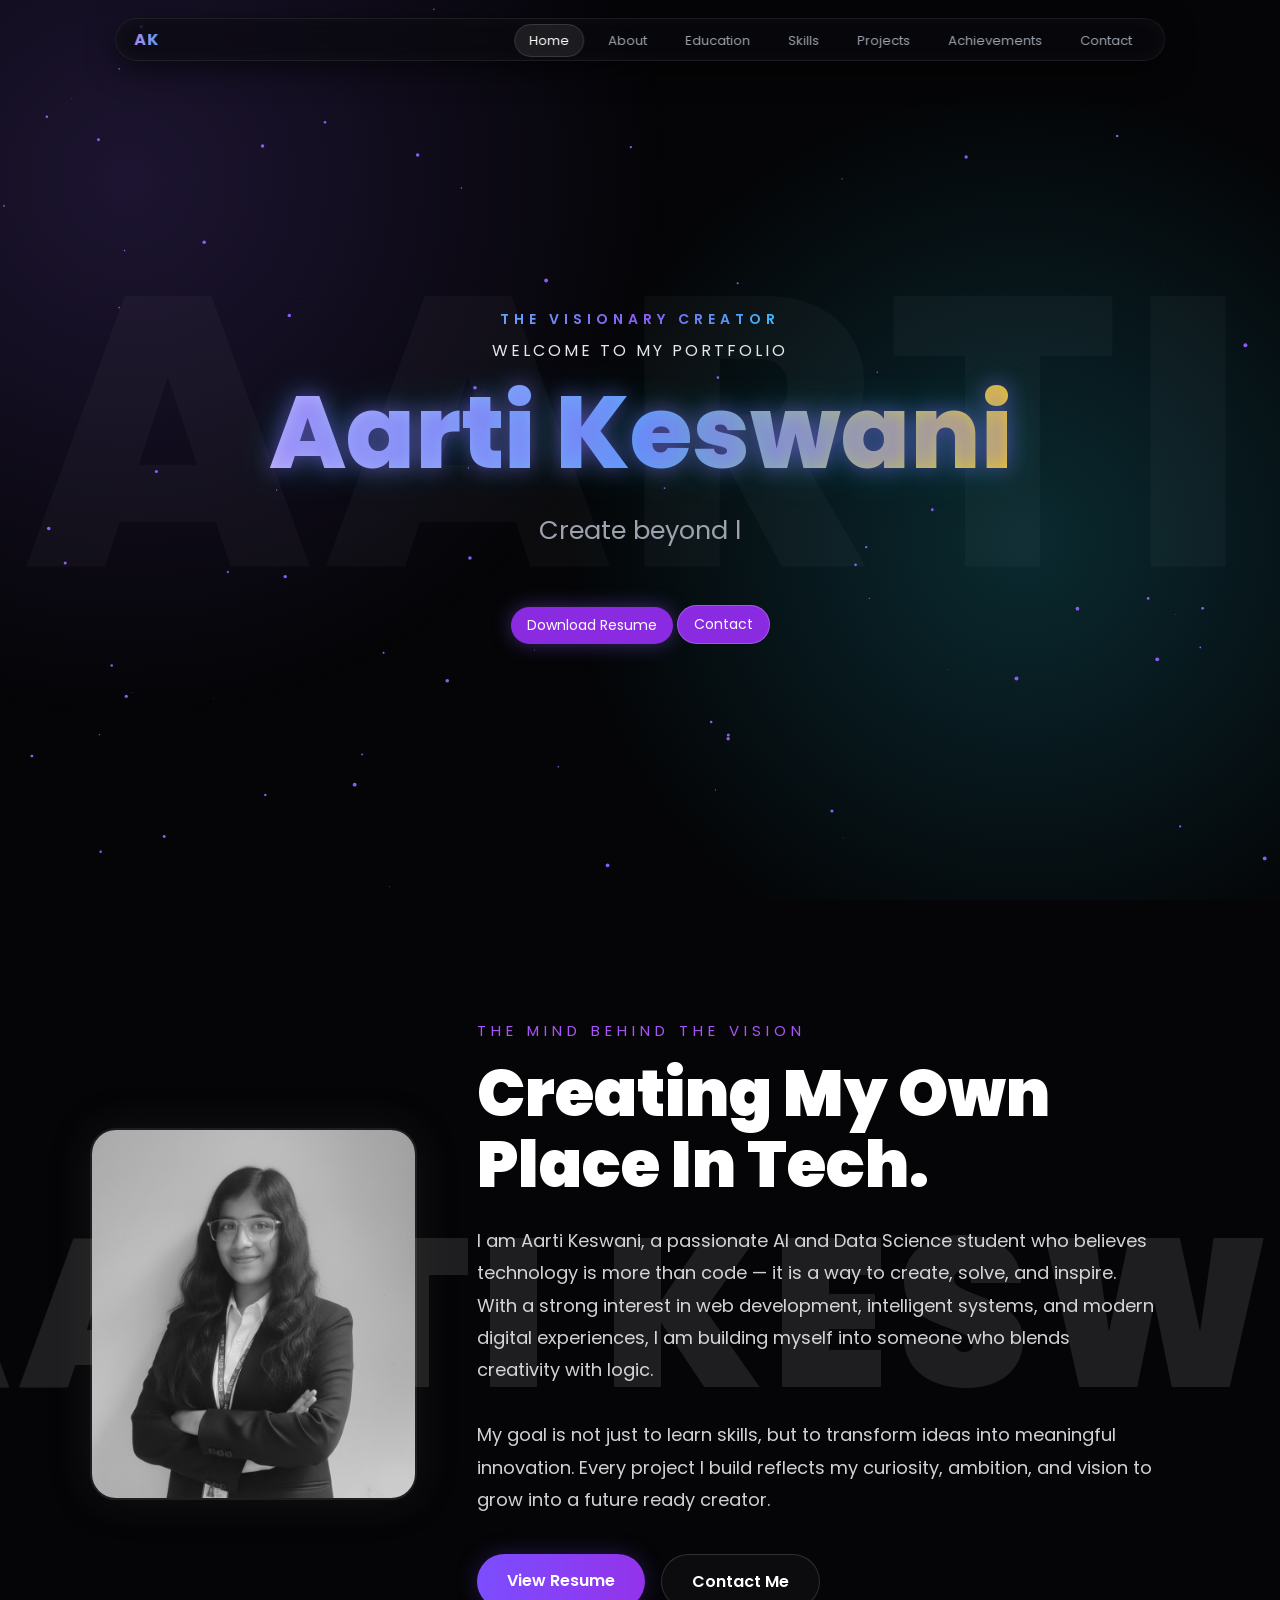
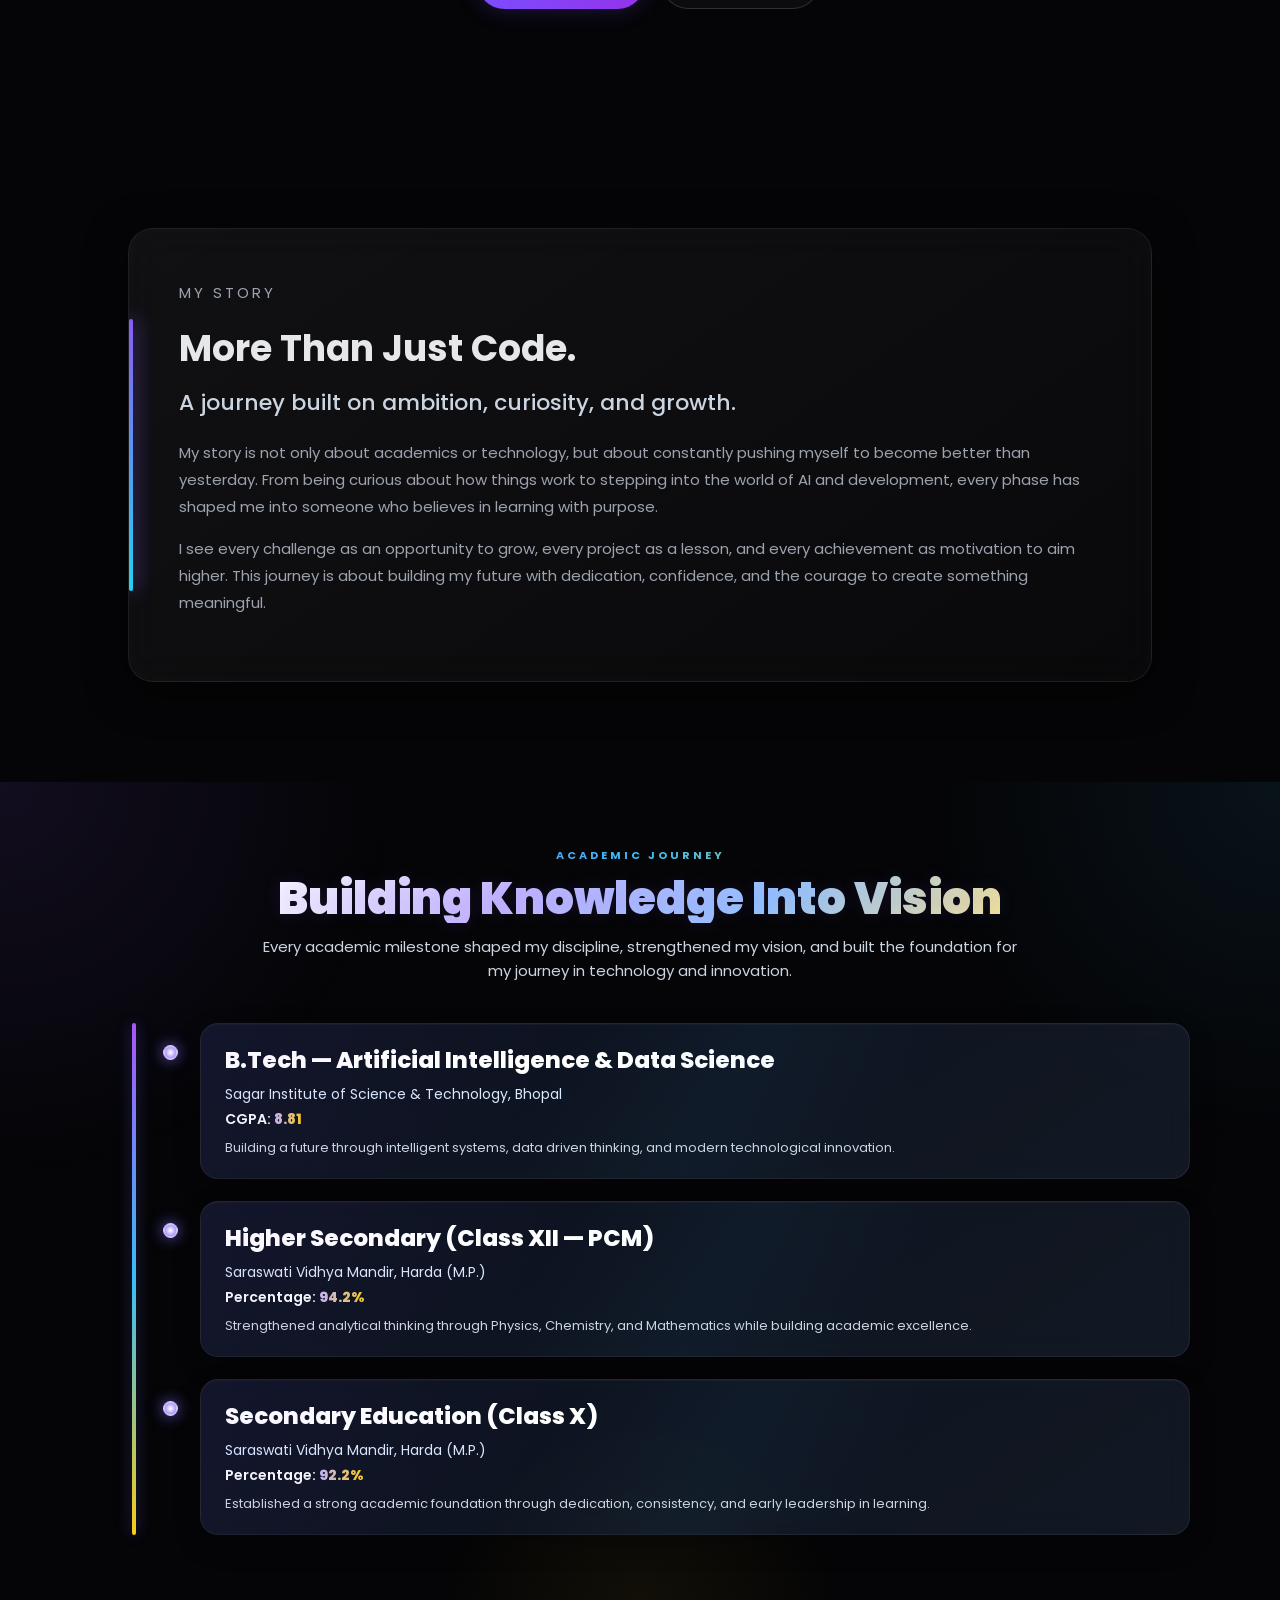
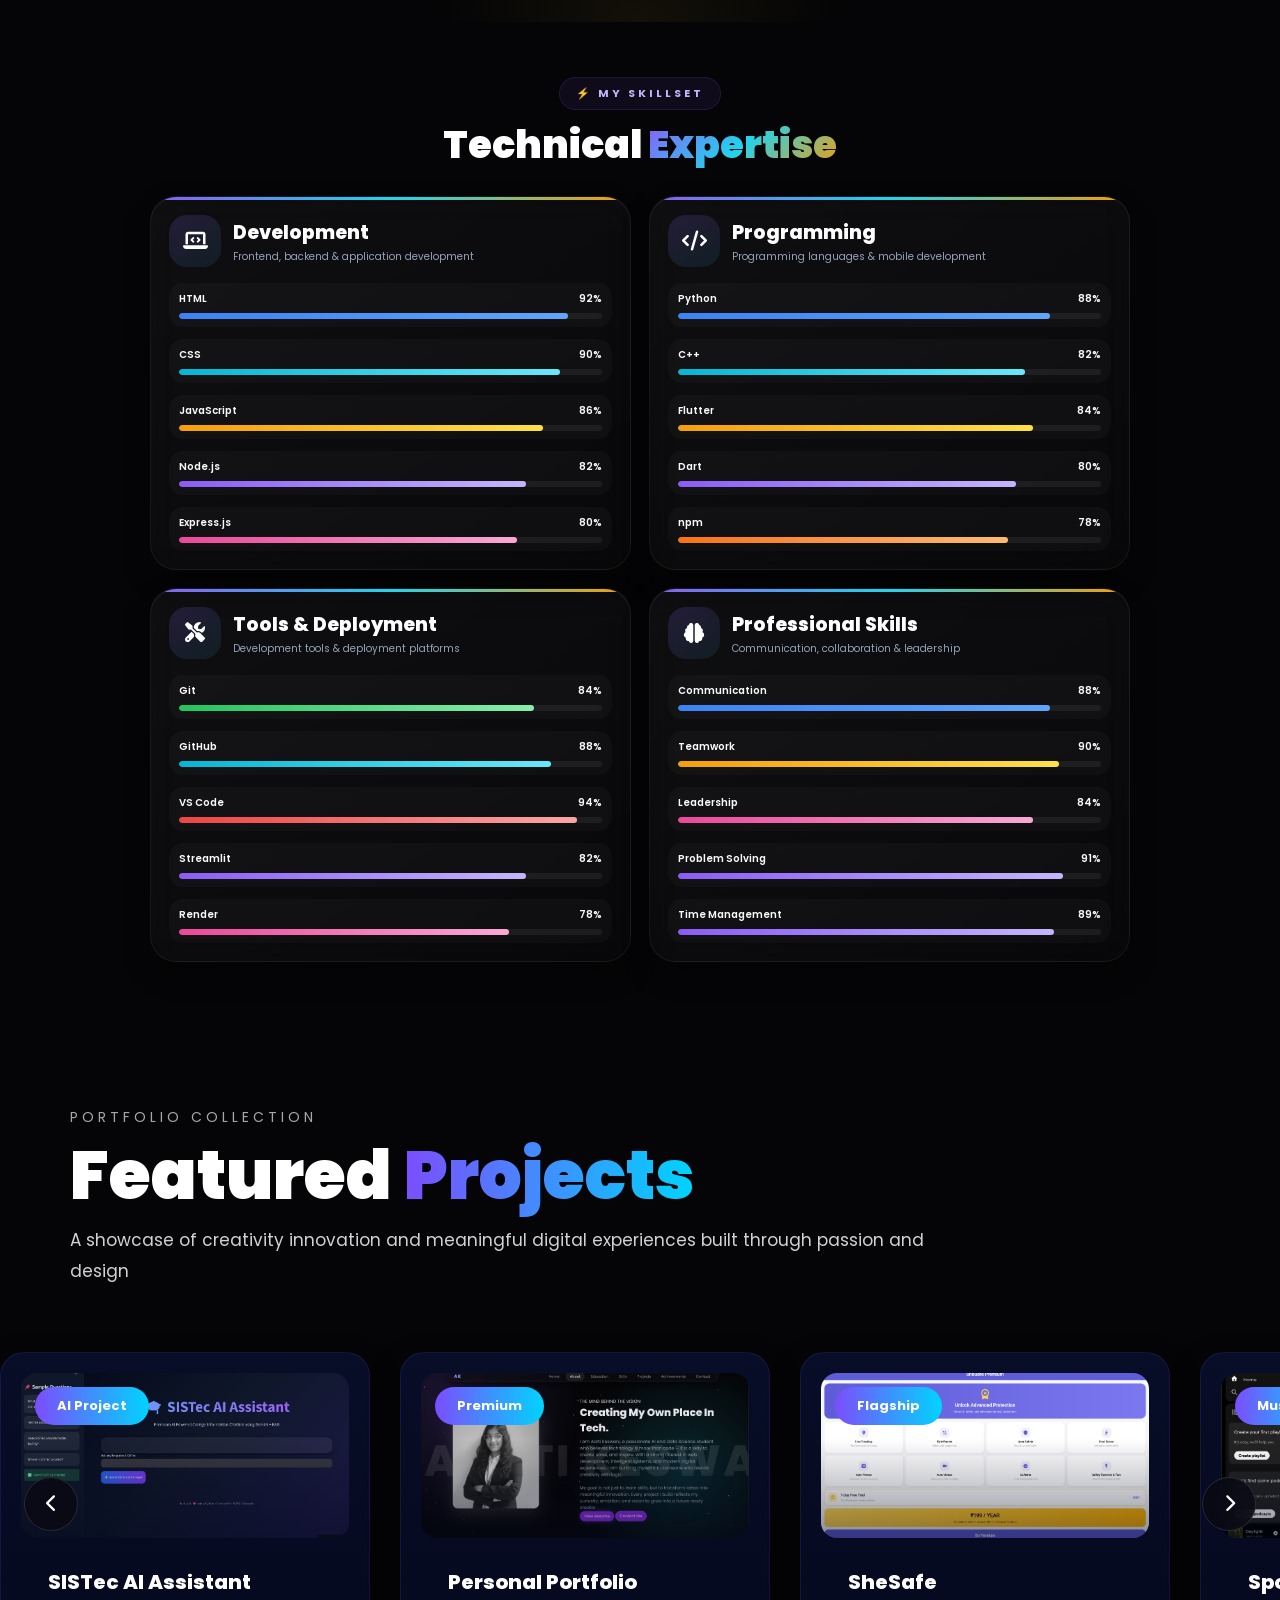
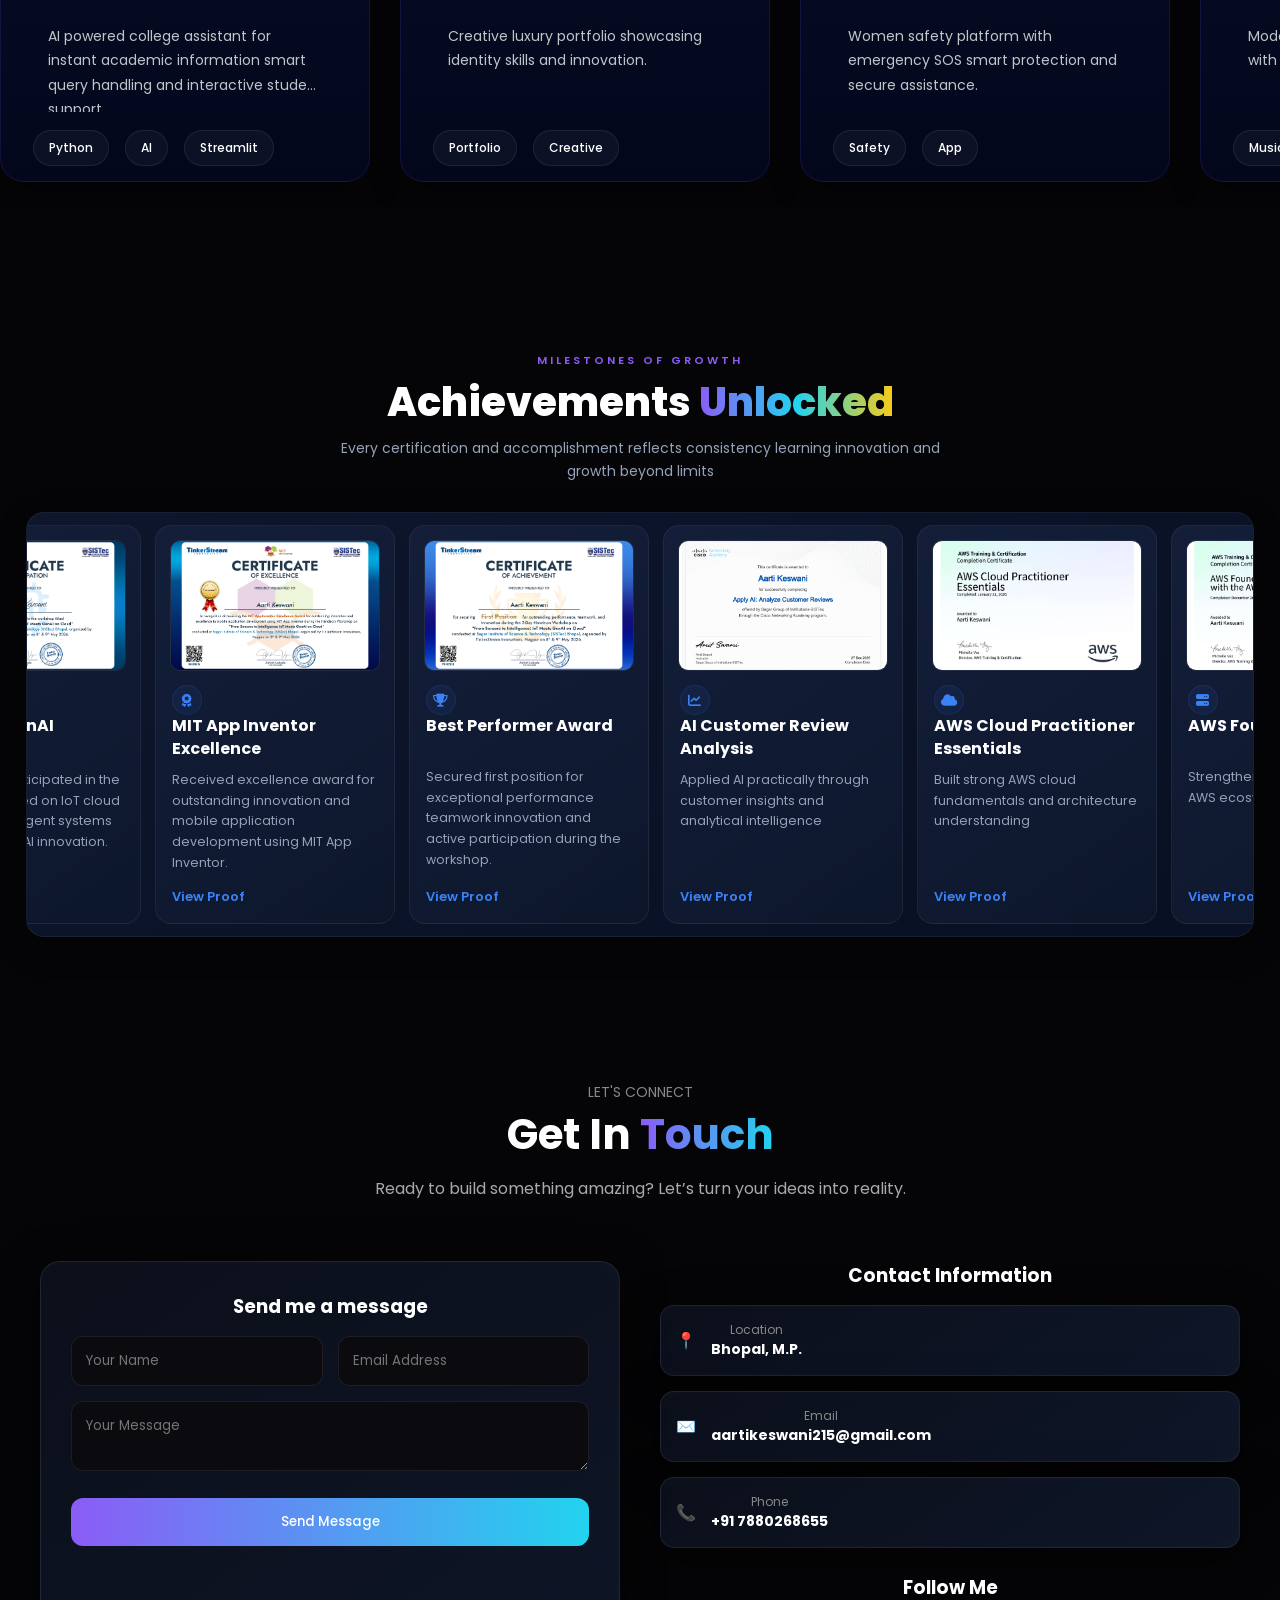
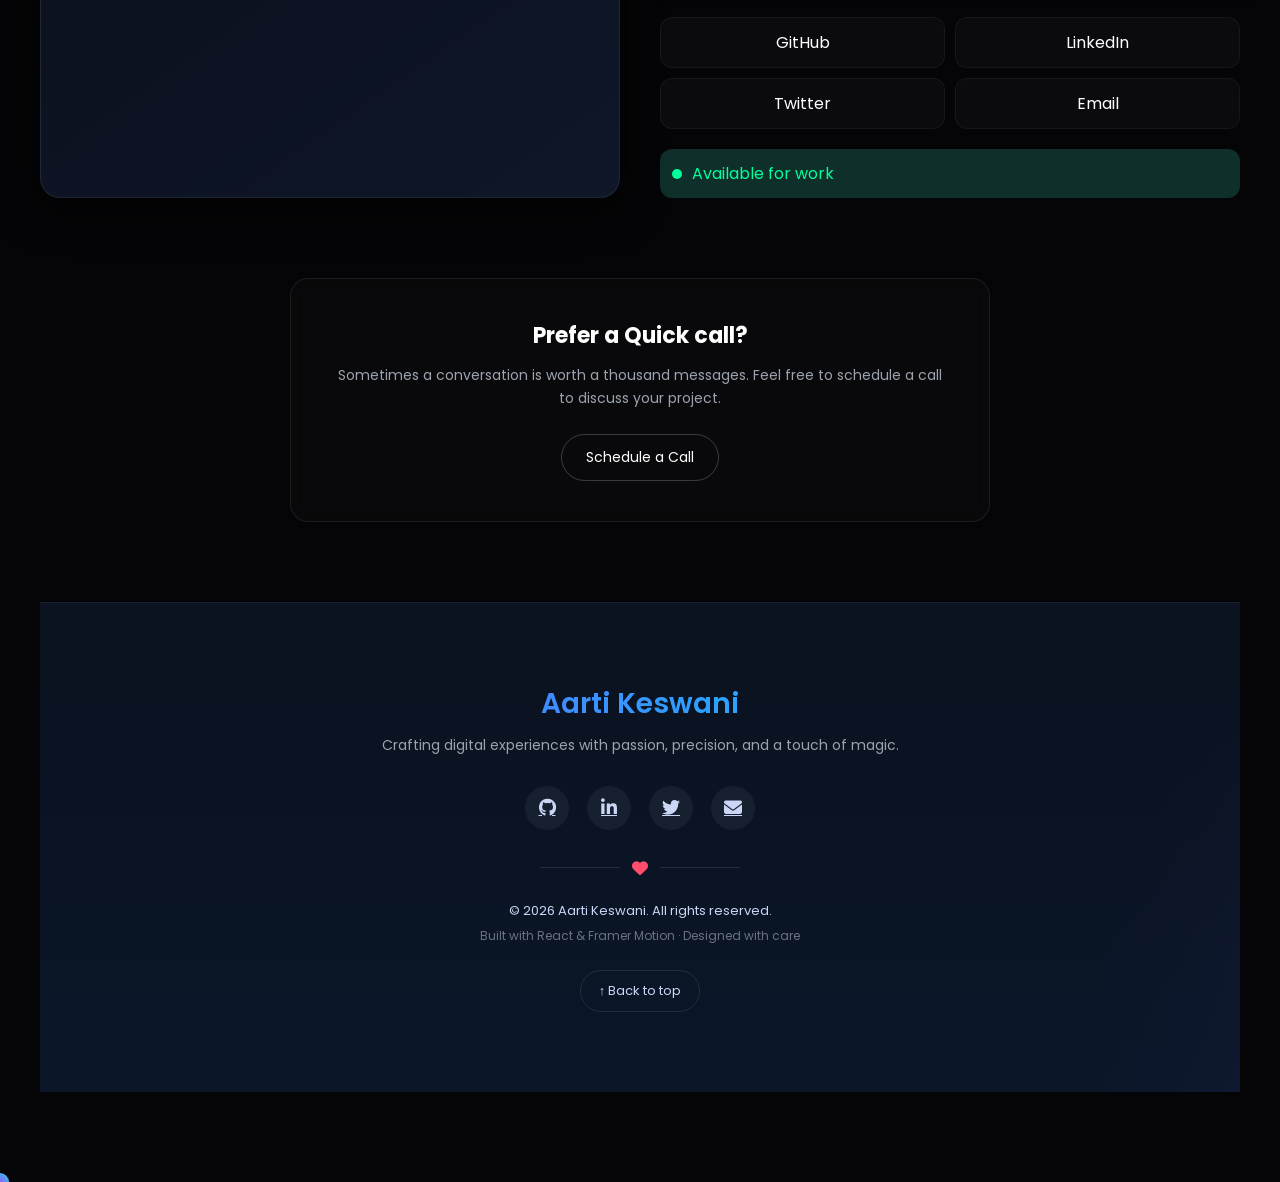
==== commit f4b14c22: "updated index.html" ====
--- a/docs/index.html
+++ b/docs/index.html
@@ -432,7 +432,7 @@
         <div class="project-content">
             <h3>SISTec AI Assistant</h3>
 
-            <p>AI powered chatbot designed to help students with college information, academics, departments, events and quick support in a smart interactive way.</p>
+            <p>AI powered college assistant for instant academic information smart query handling and interactive student support</p>
 
             <div class="tech">
                 <span>Python</span>
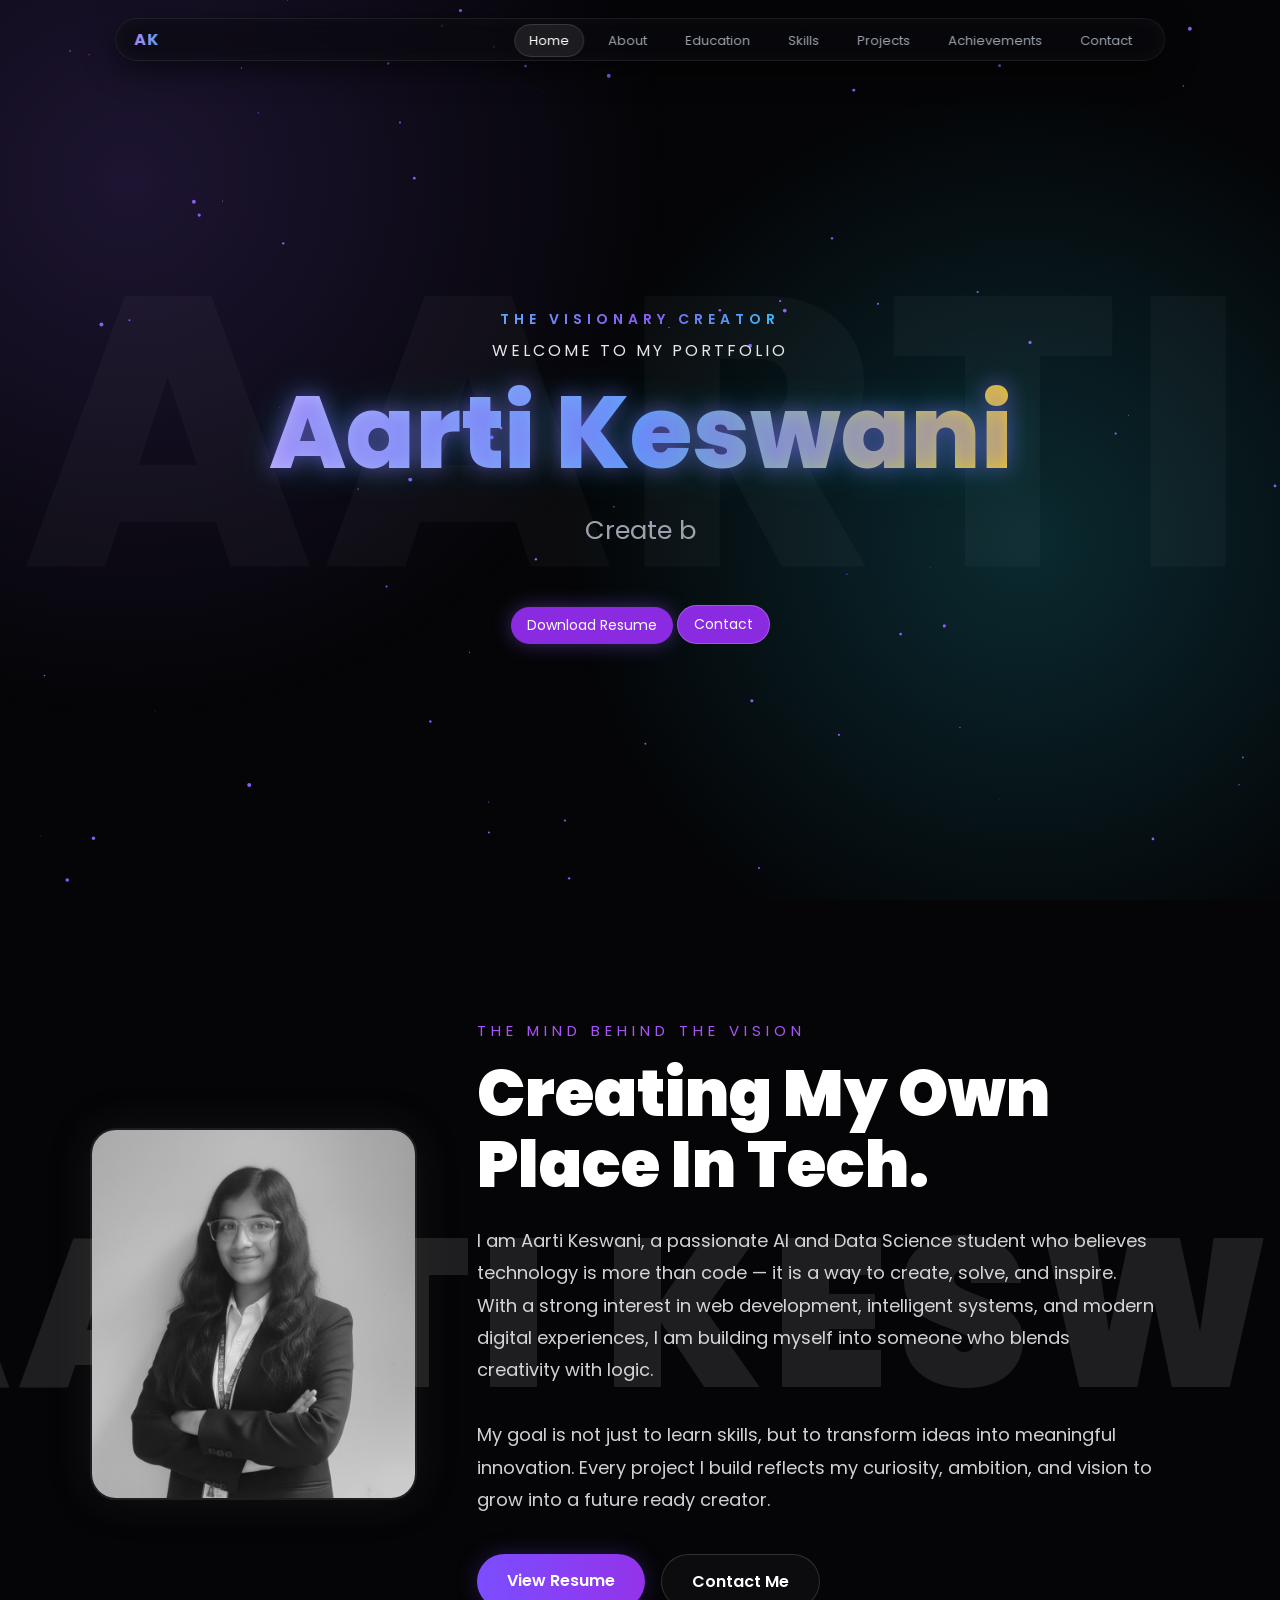
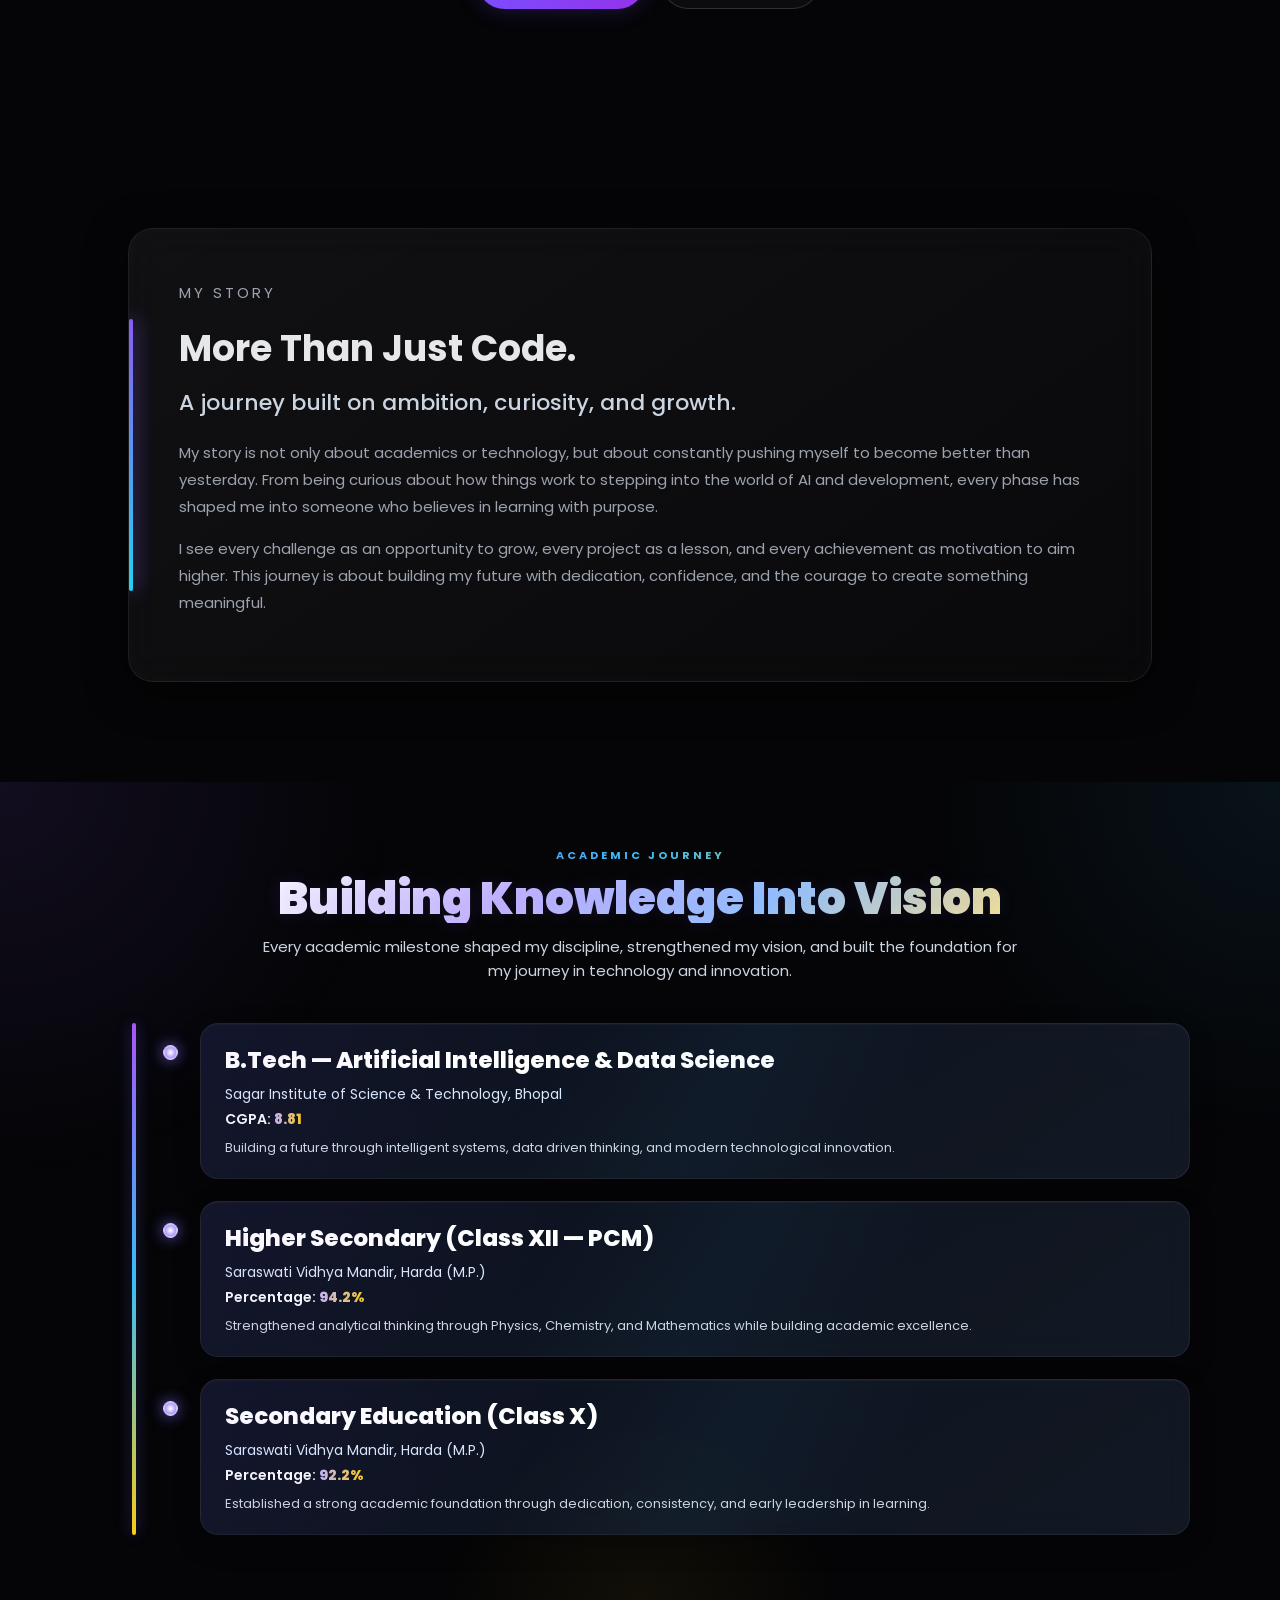
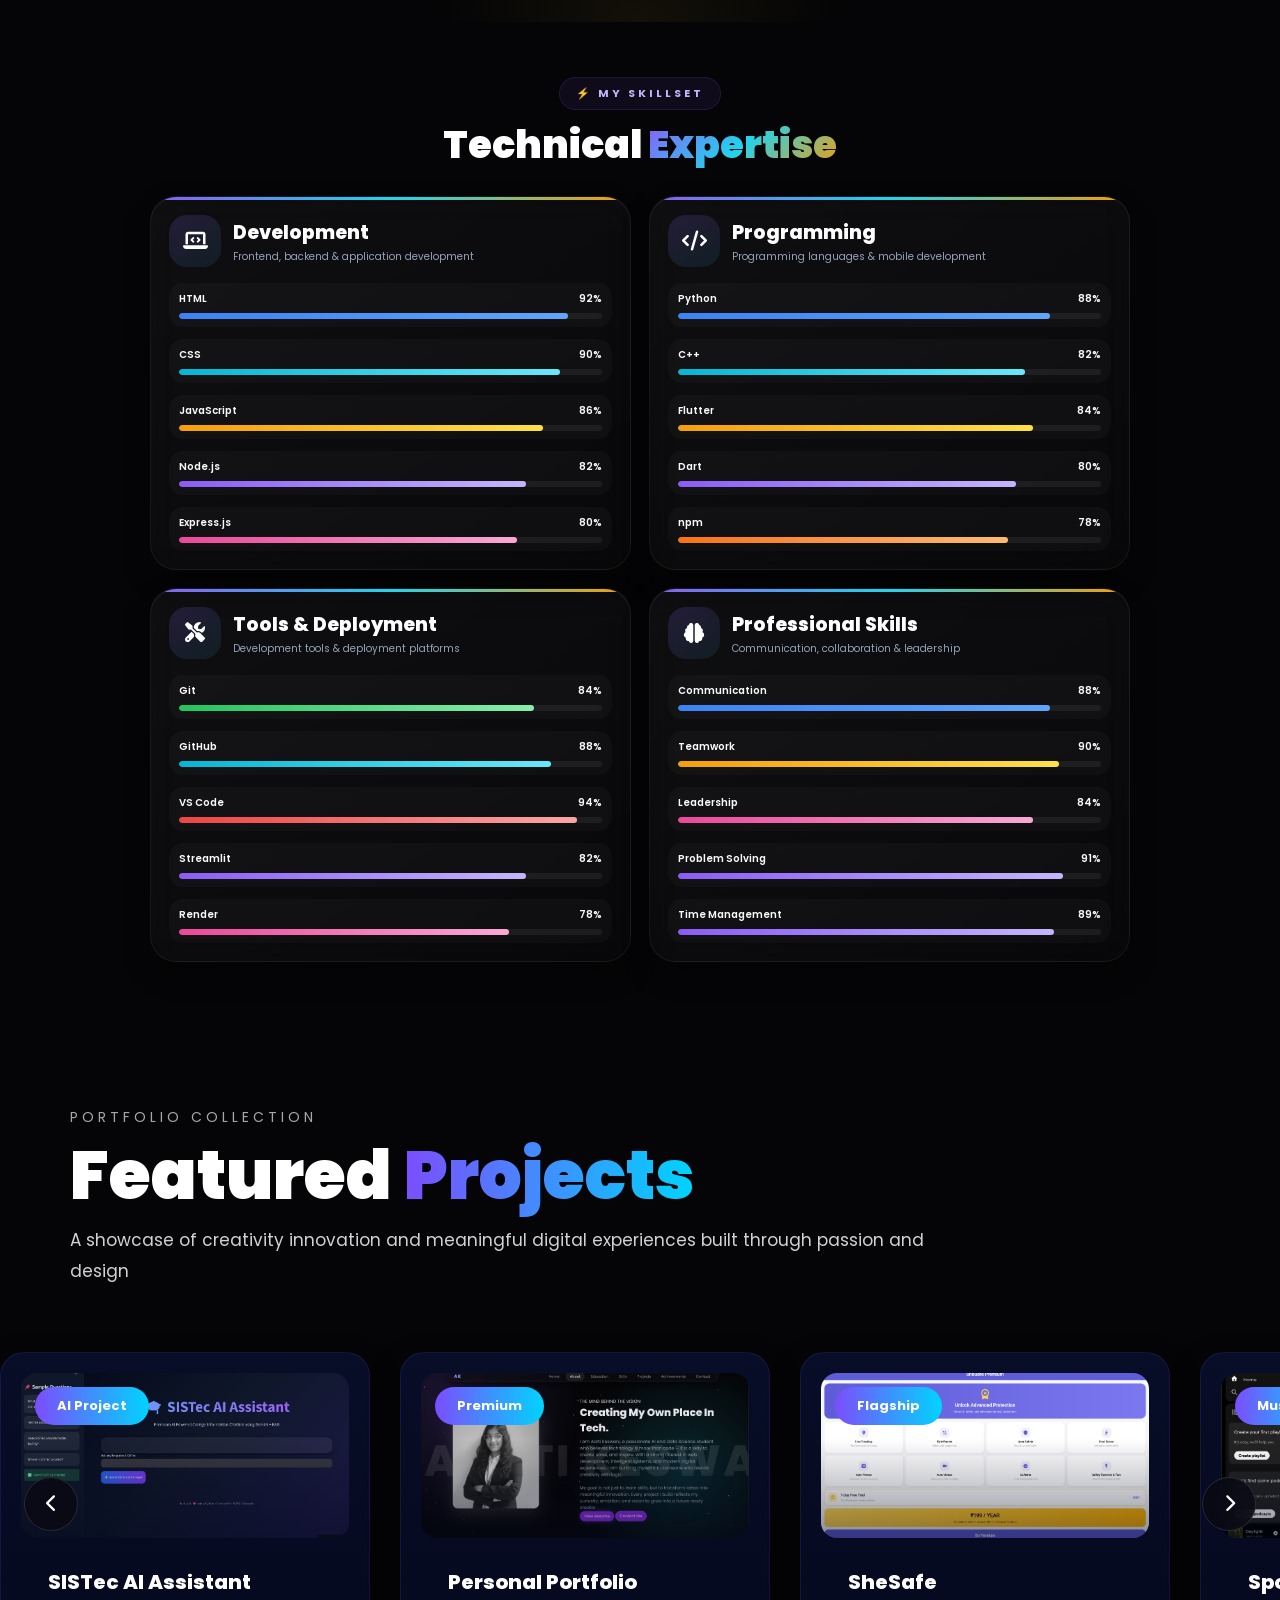
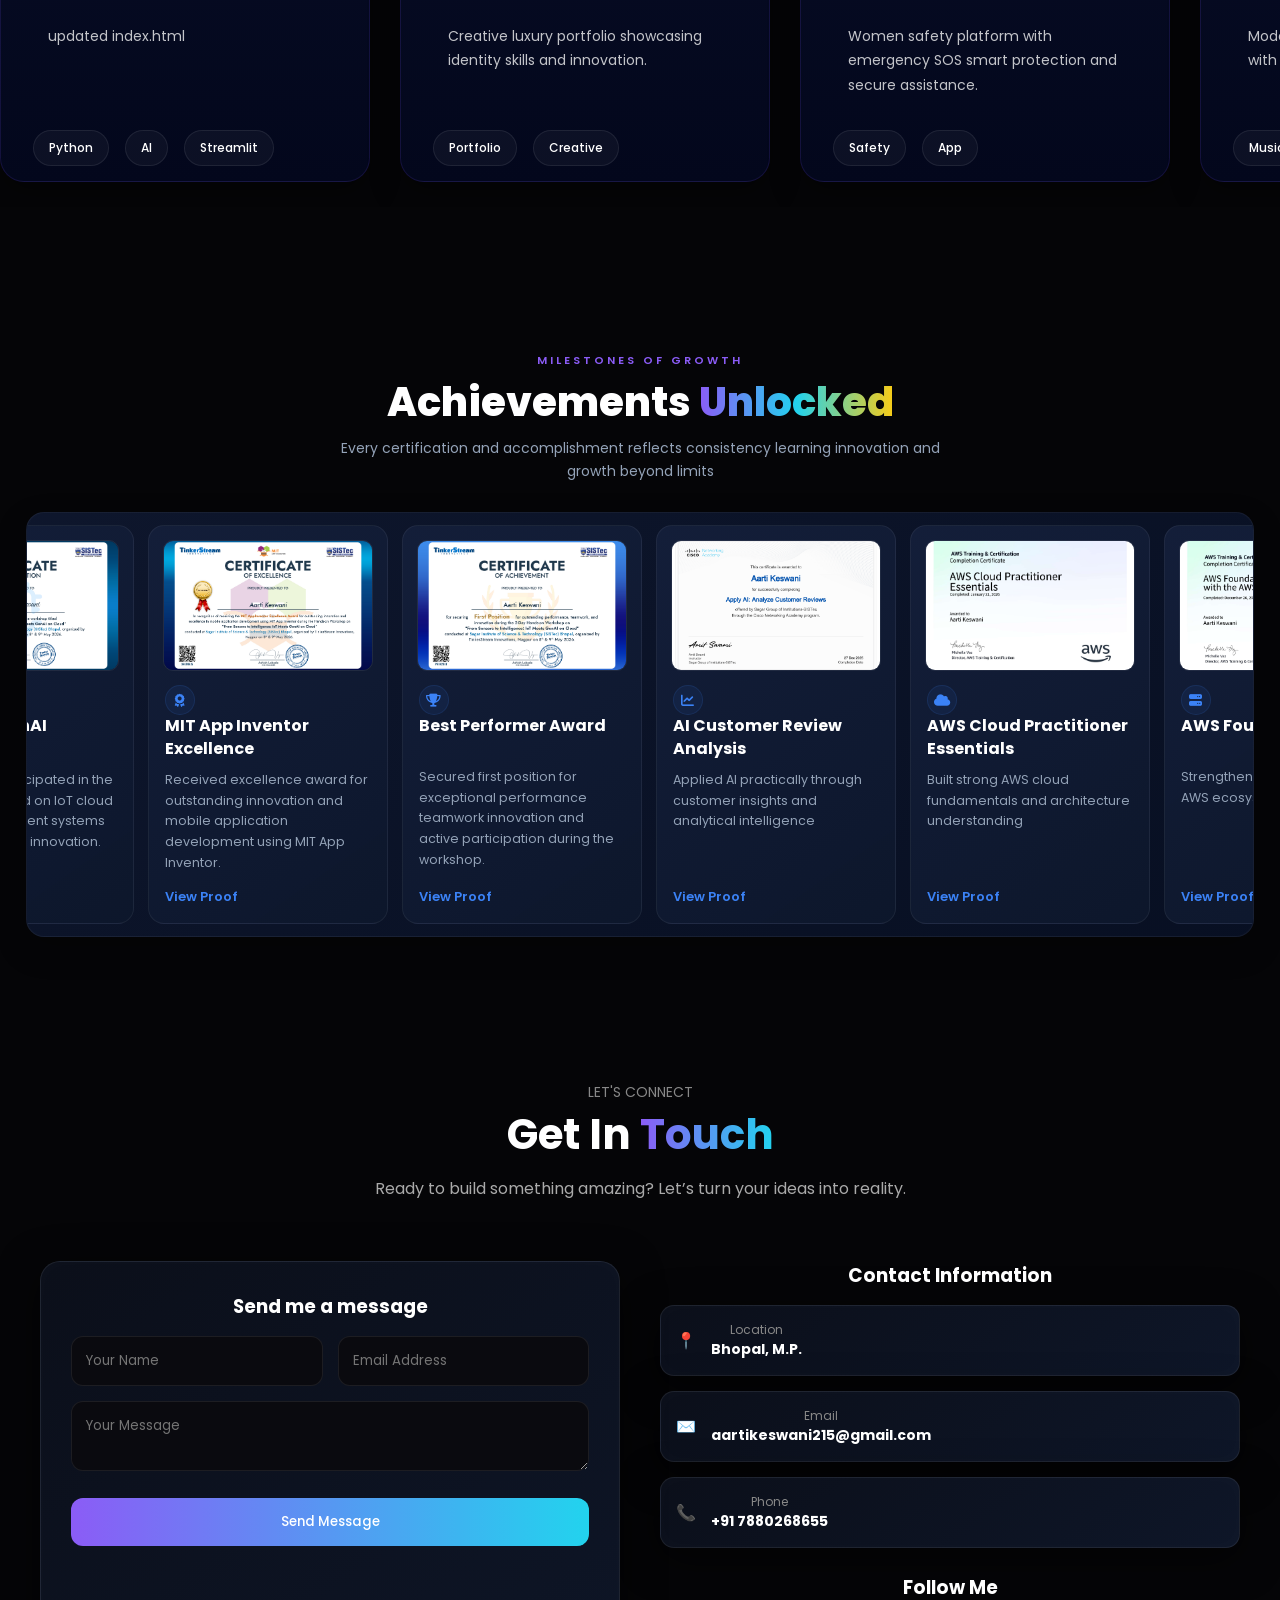
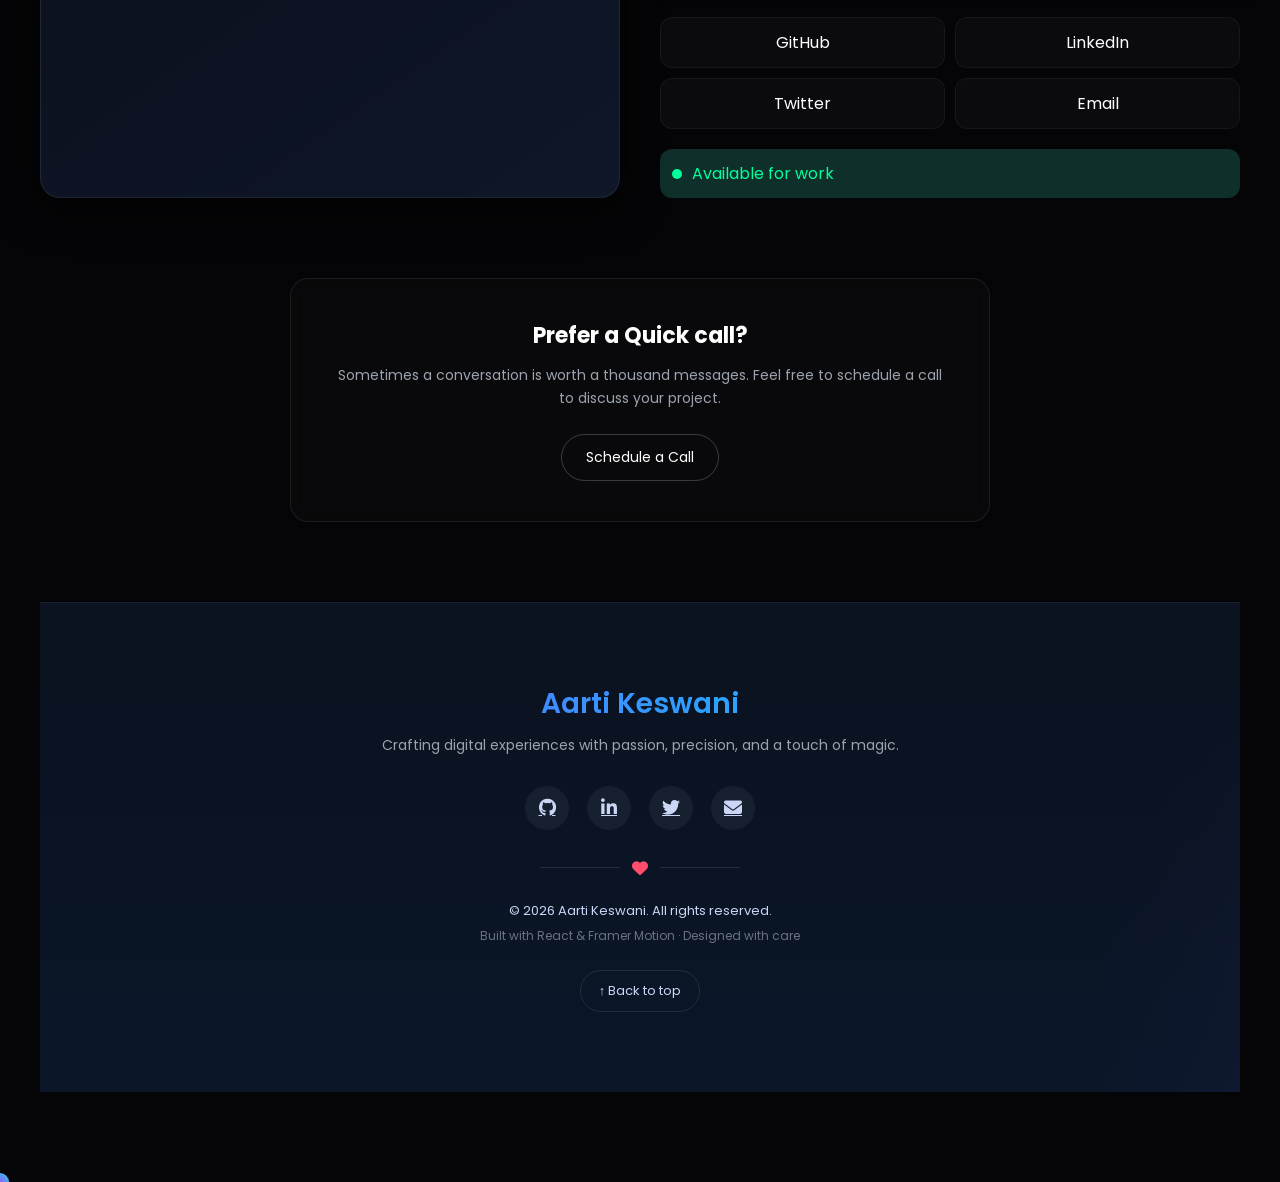
==== commit 5f43211b: "updated index.html" ====
--- a/docs/index.html
+++ b/docs/index.html
@@ -432,7 +432,7 @@
         <div class="project-content">
             <h3>SISTec AI Assistant</h3>
 
-            <p>AI powered college assistant for instant academic information smart query handling and interactive student support</p>
+            <p>updated index.html</p>
 
             <div class="tech">
                 <span>Python</span>
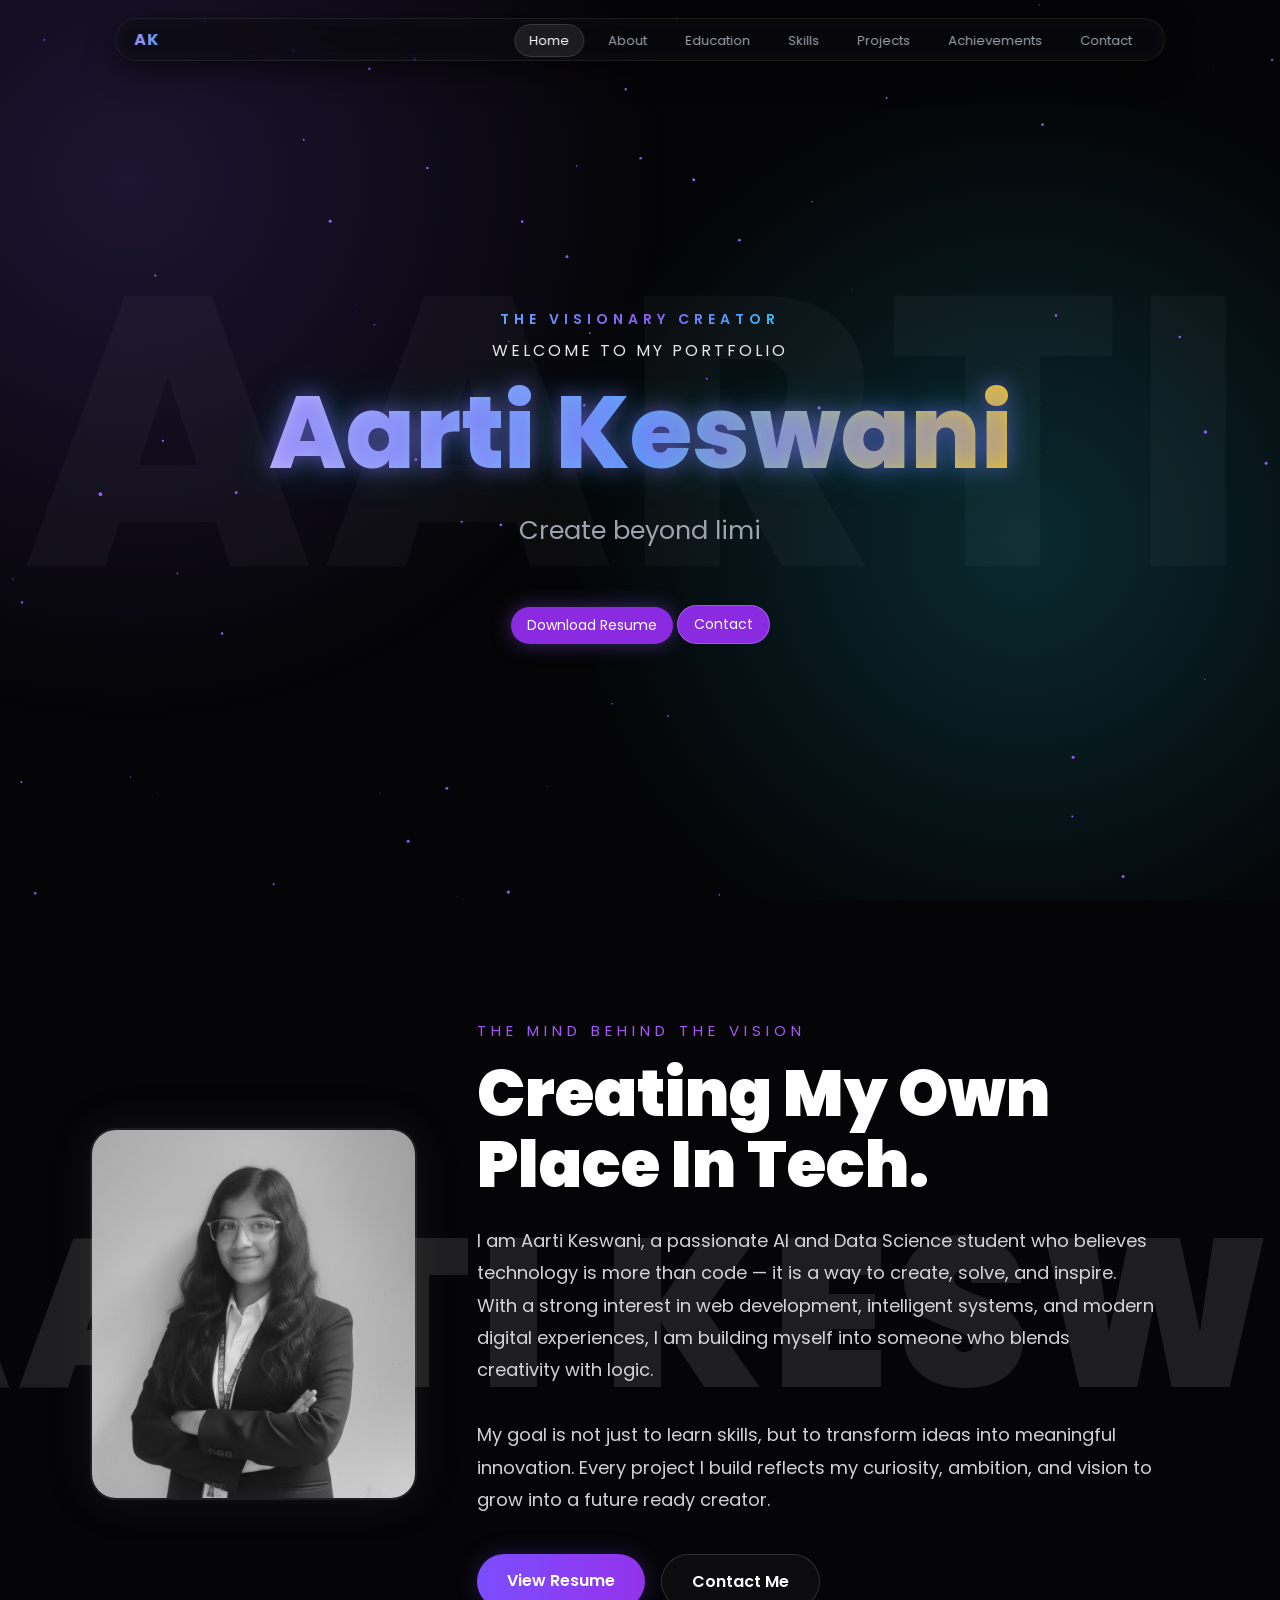
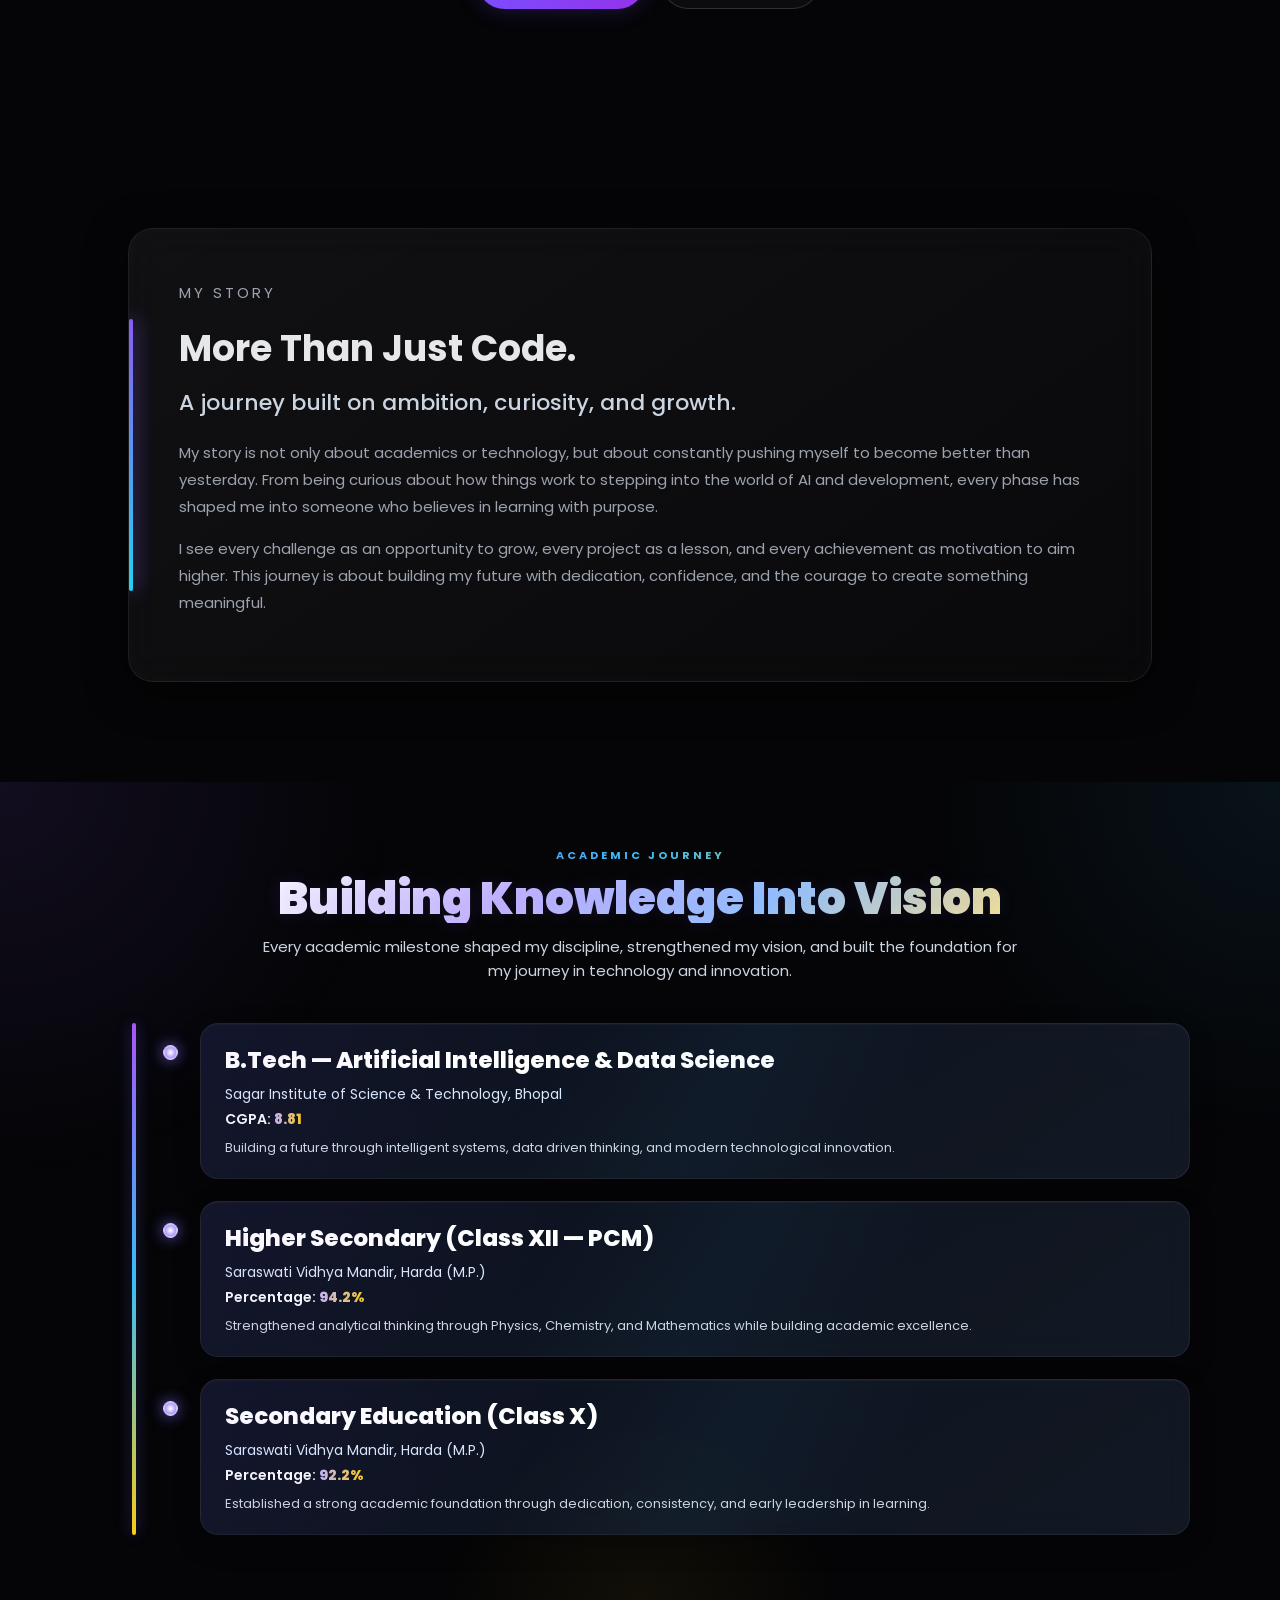
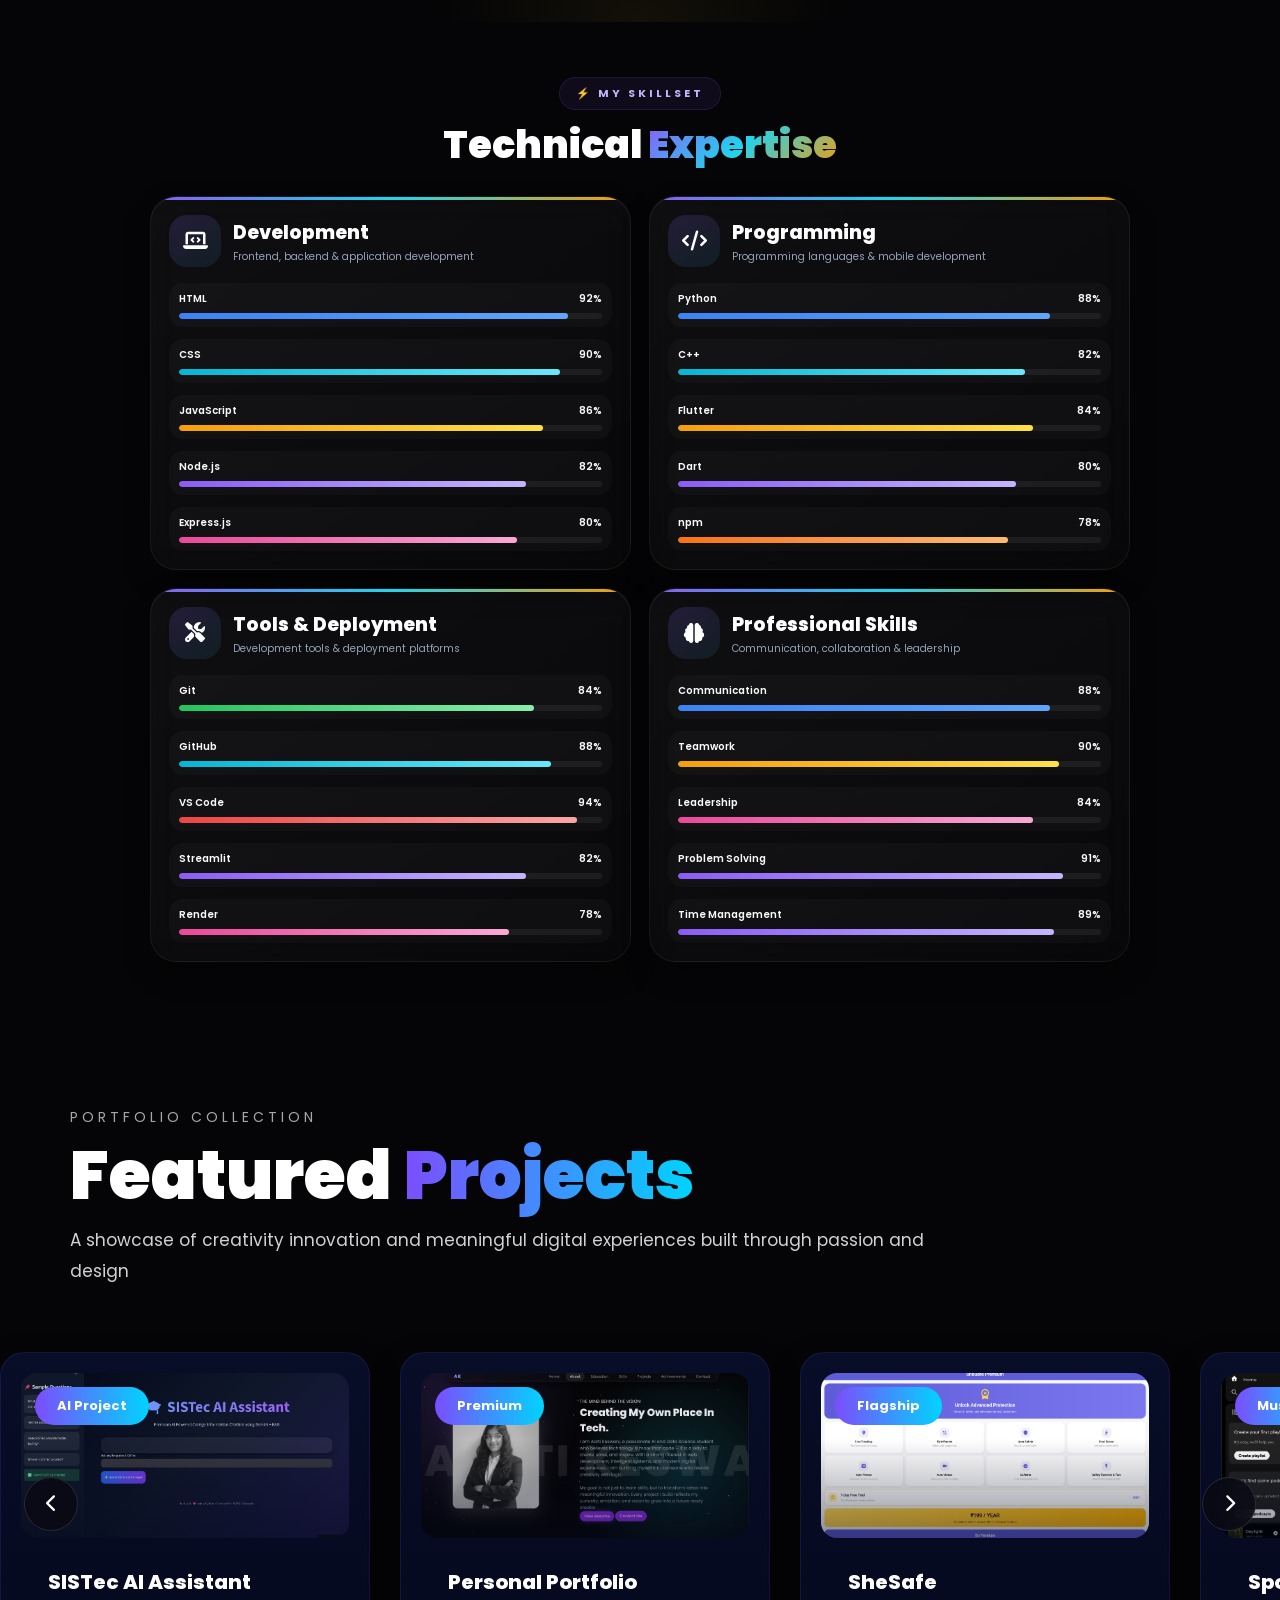
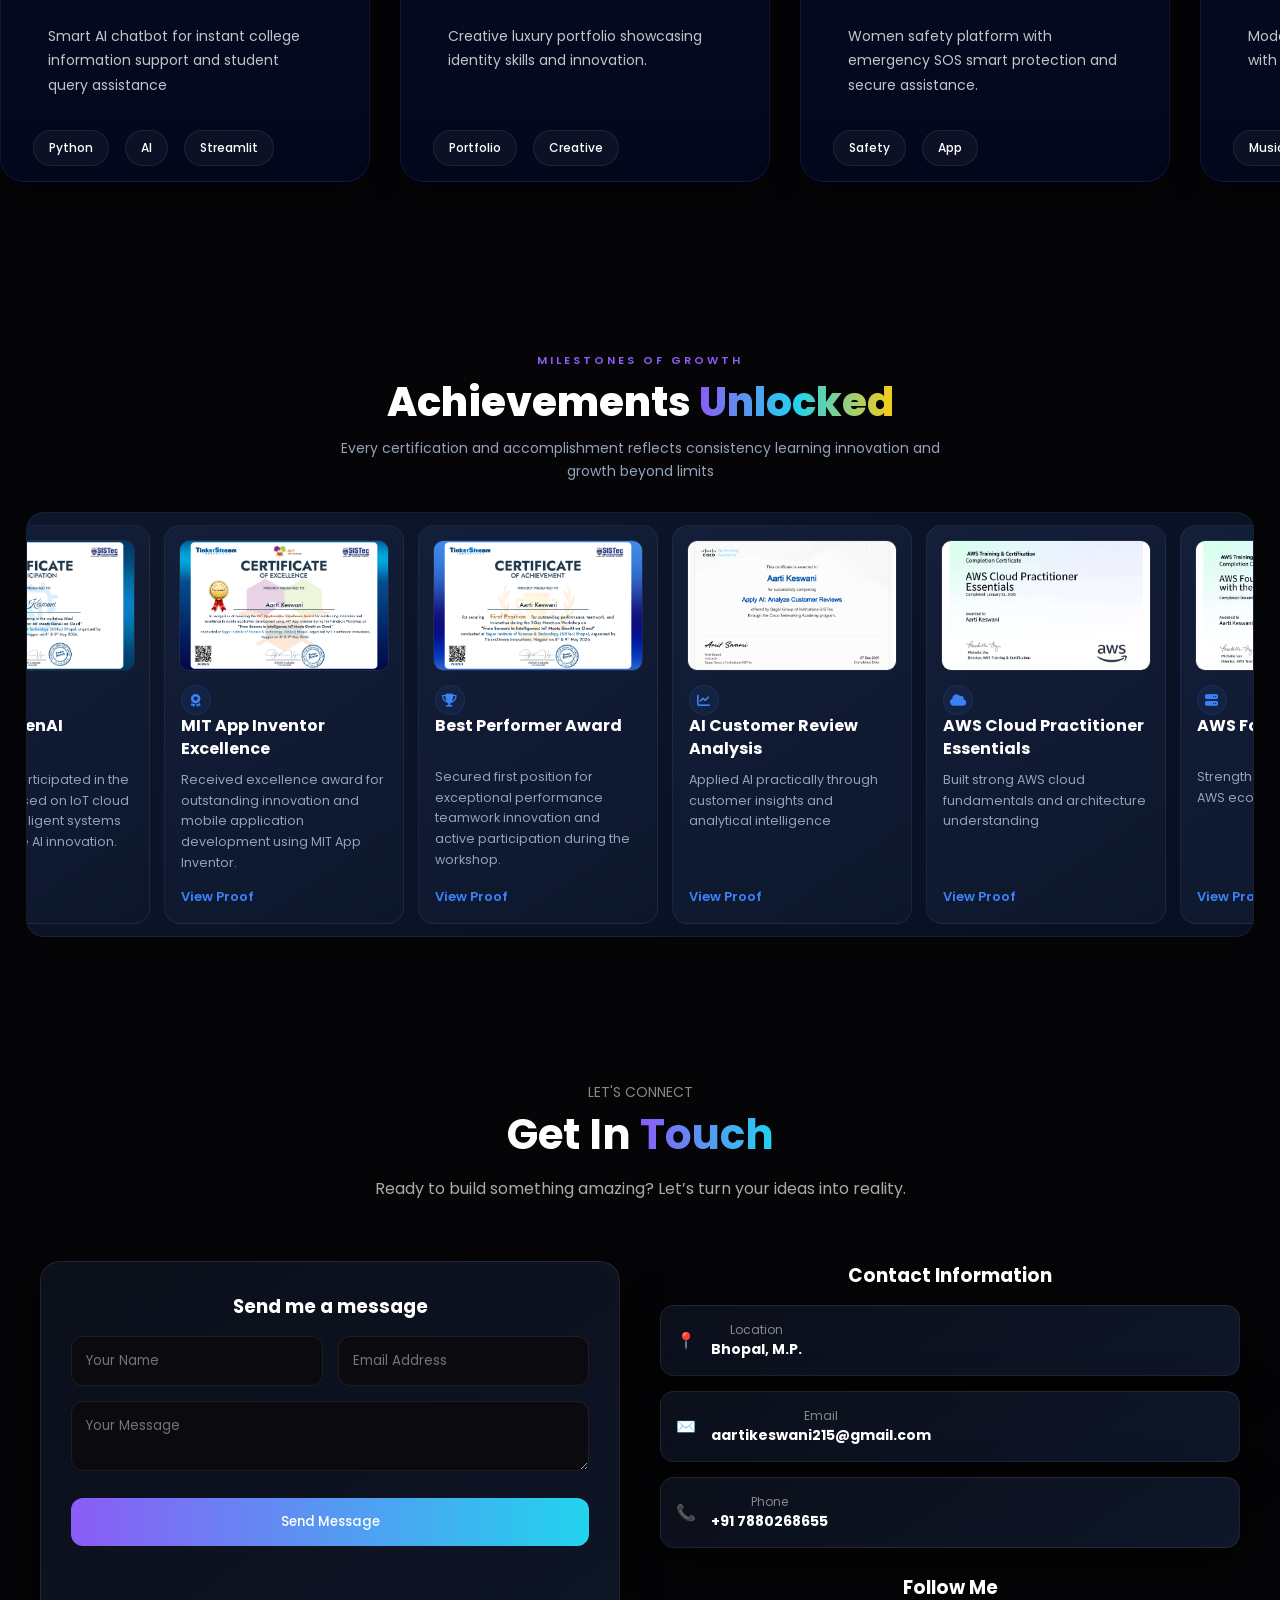
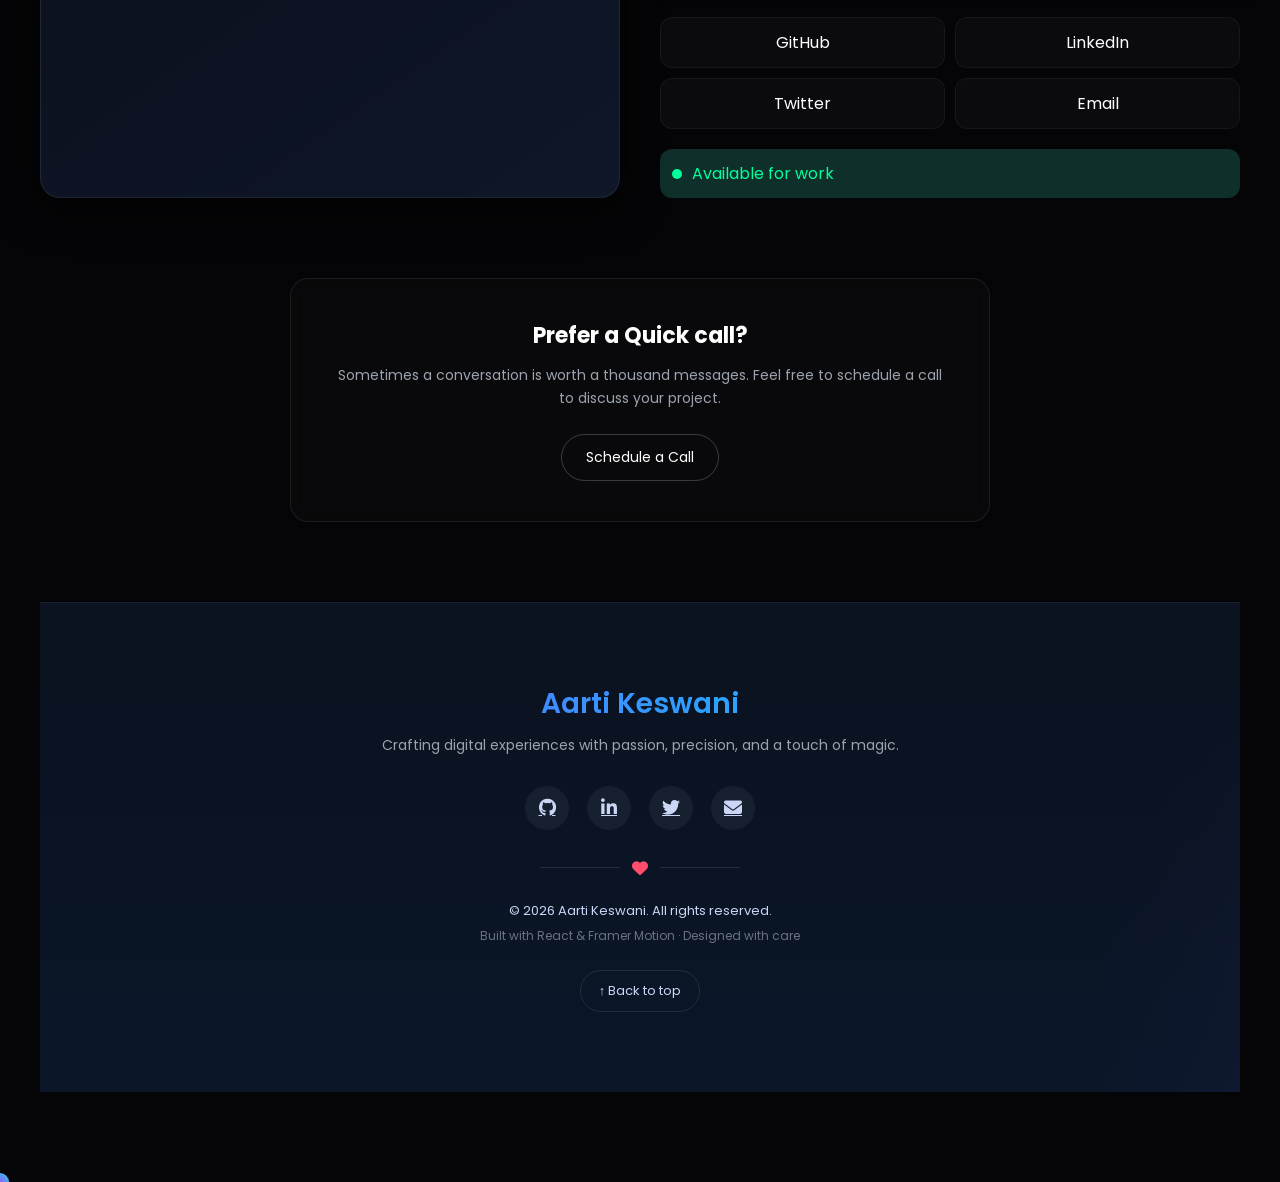
==== commit 3fde41a4: "updated index.html" ====
--- a/docs/index.html
+++ b/docs/index.html
@@ -432,7 +432,7 @@
         <div class="project-content">
             <h3>SISTec AI Assistant</h3>
 
-            <p>updated index.html</p>
+            <p>Smart AI chatbot for instant college information support and student query assistance</p>
 
             <div class="tech">
                 <span>Python</span>
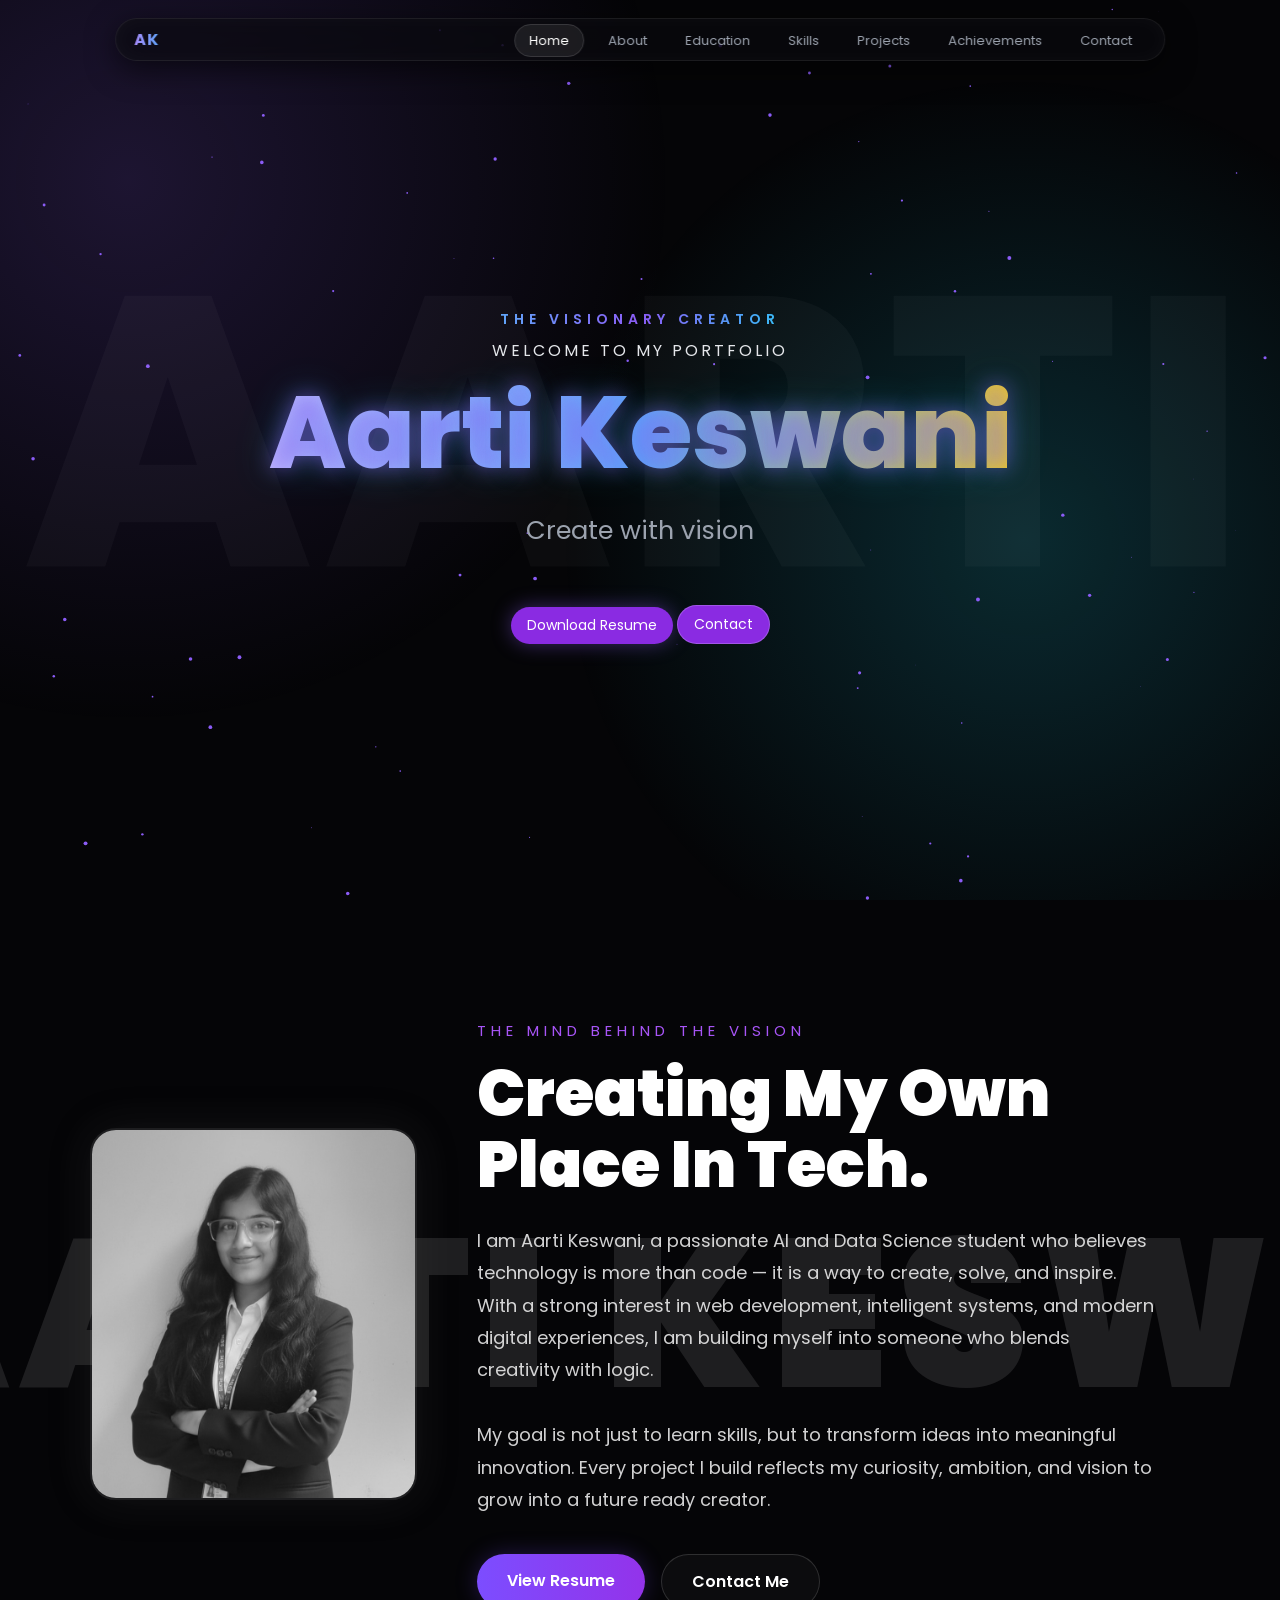
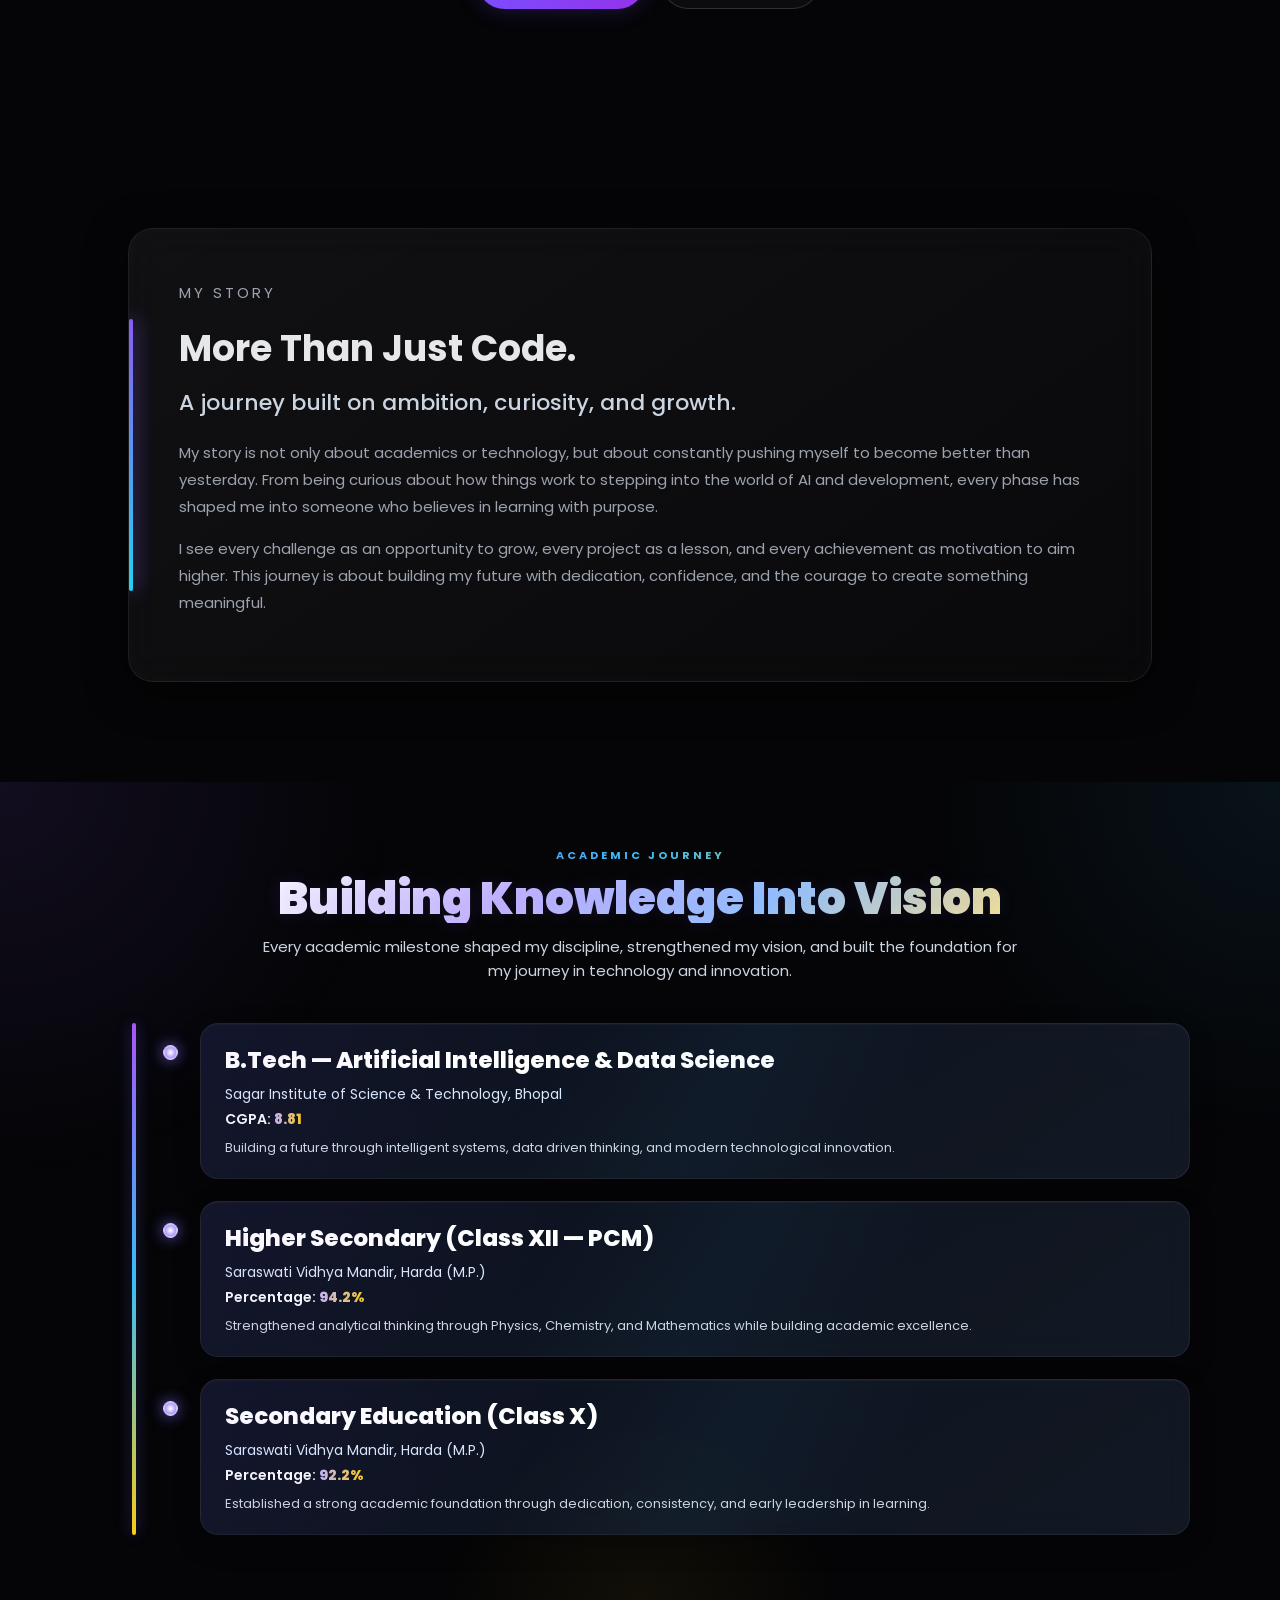
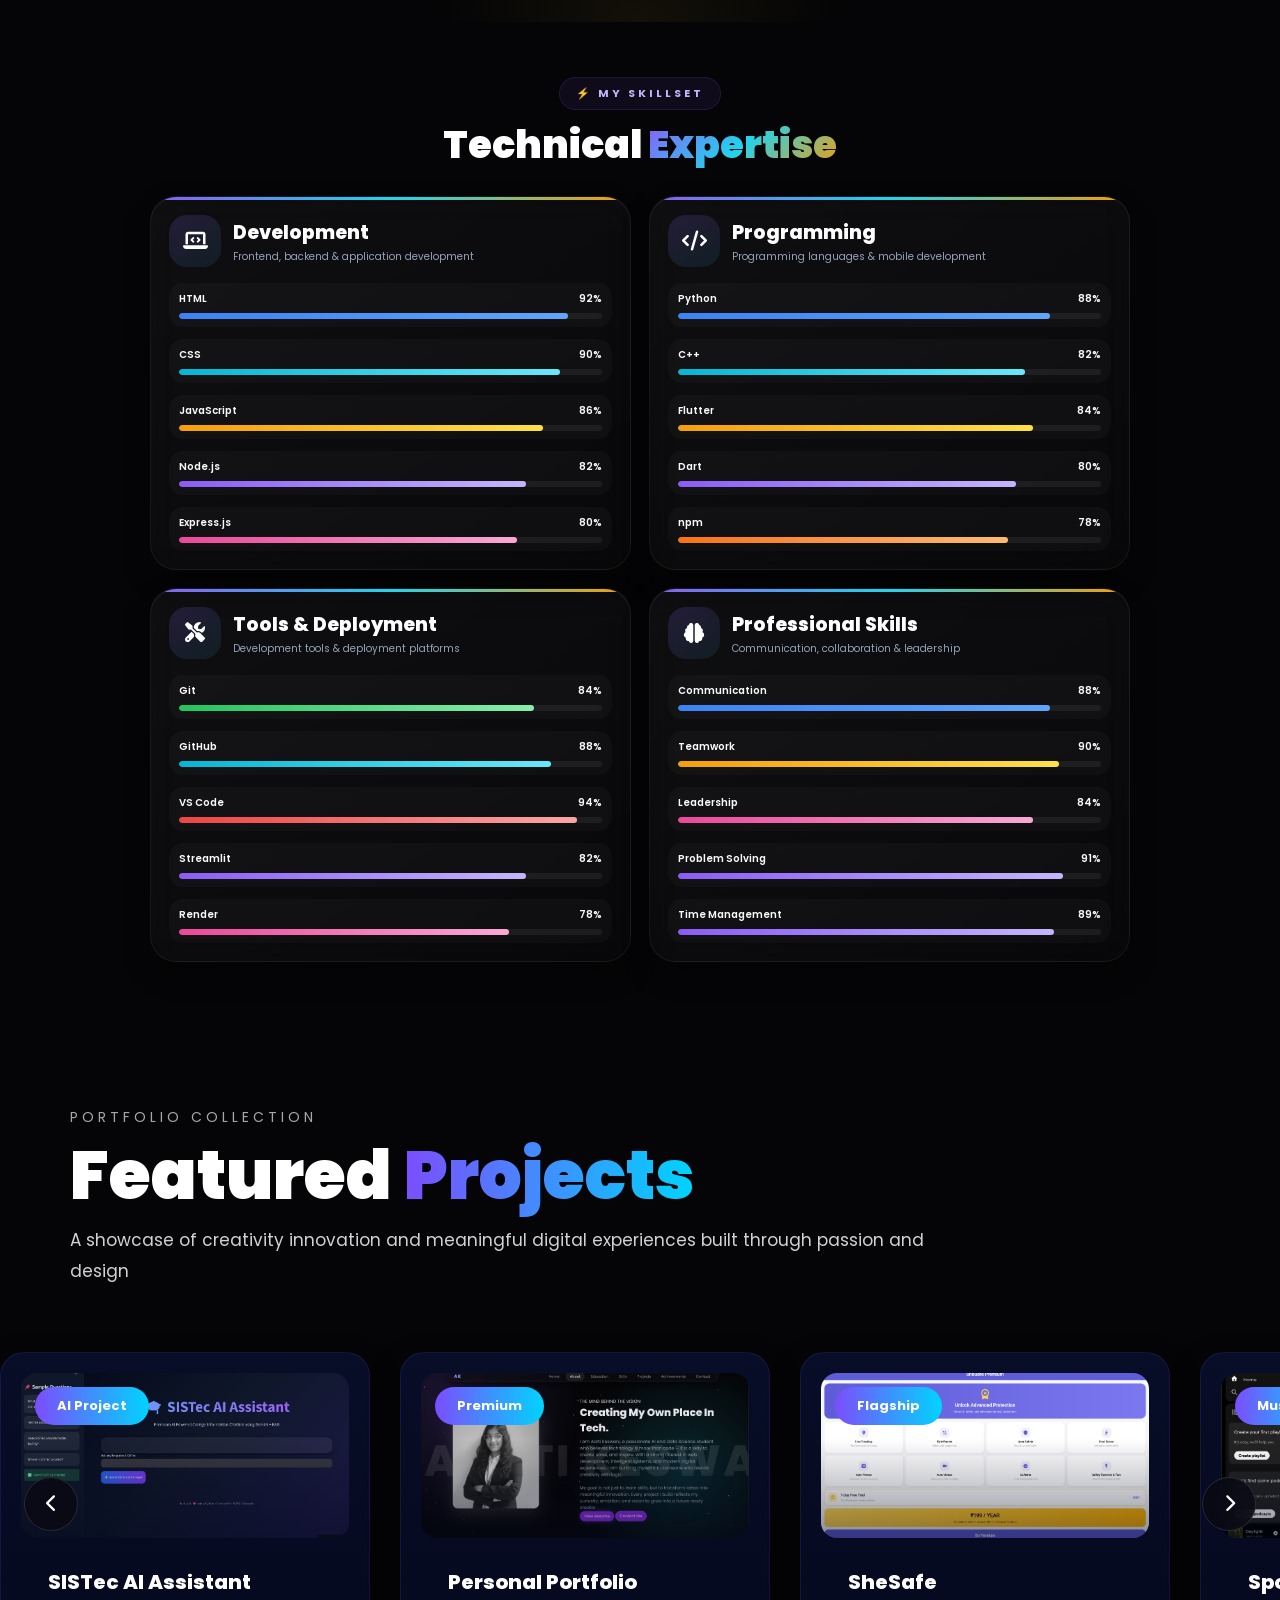
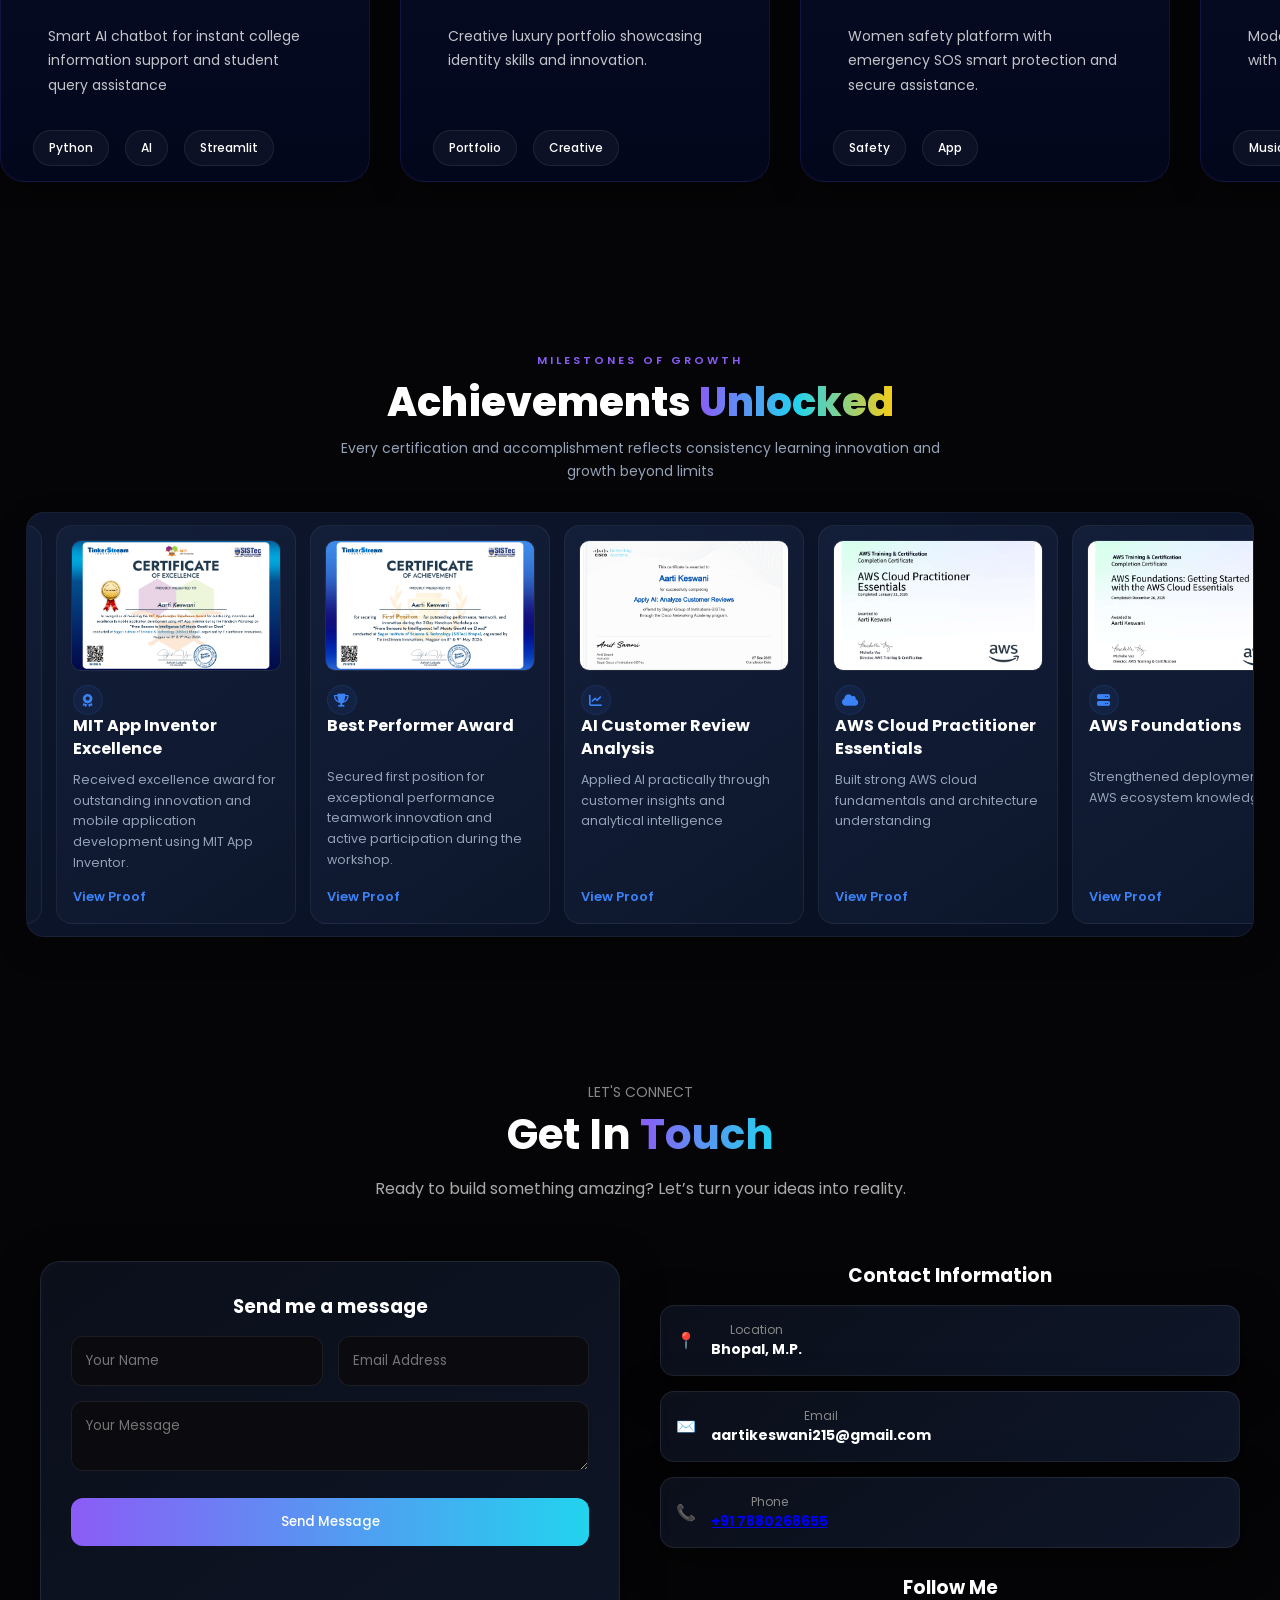
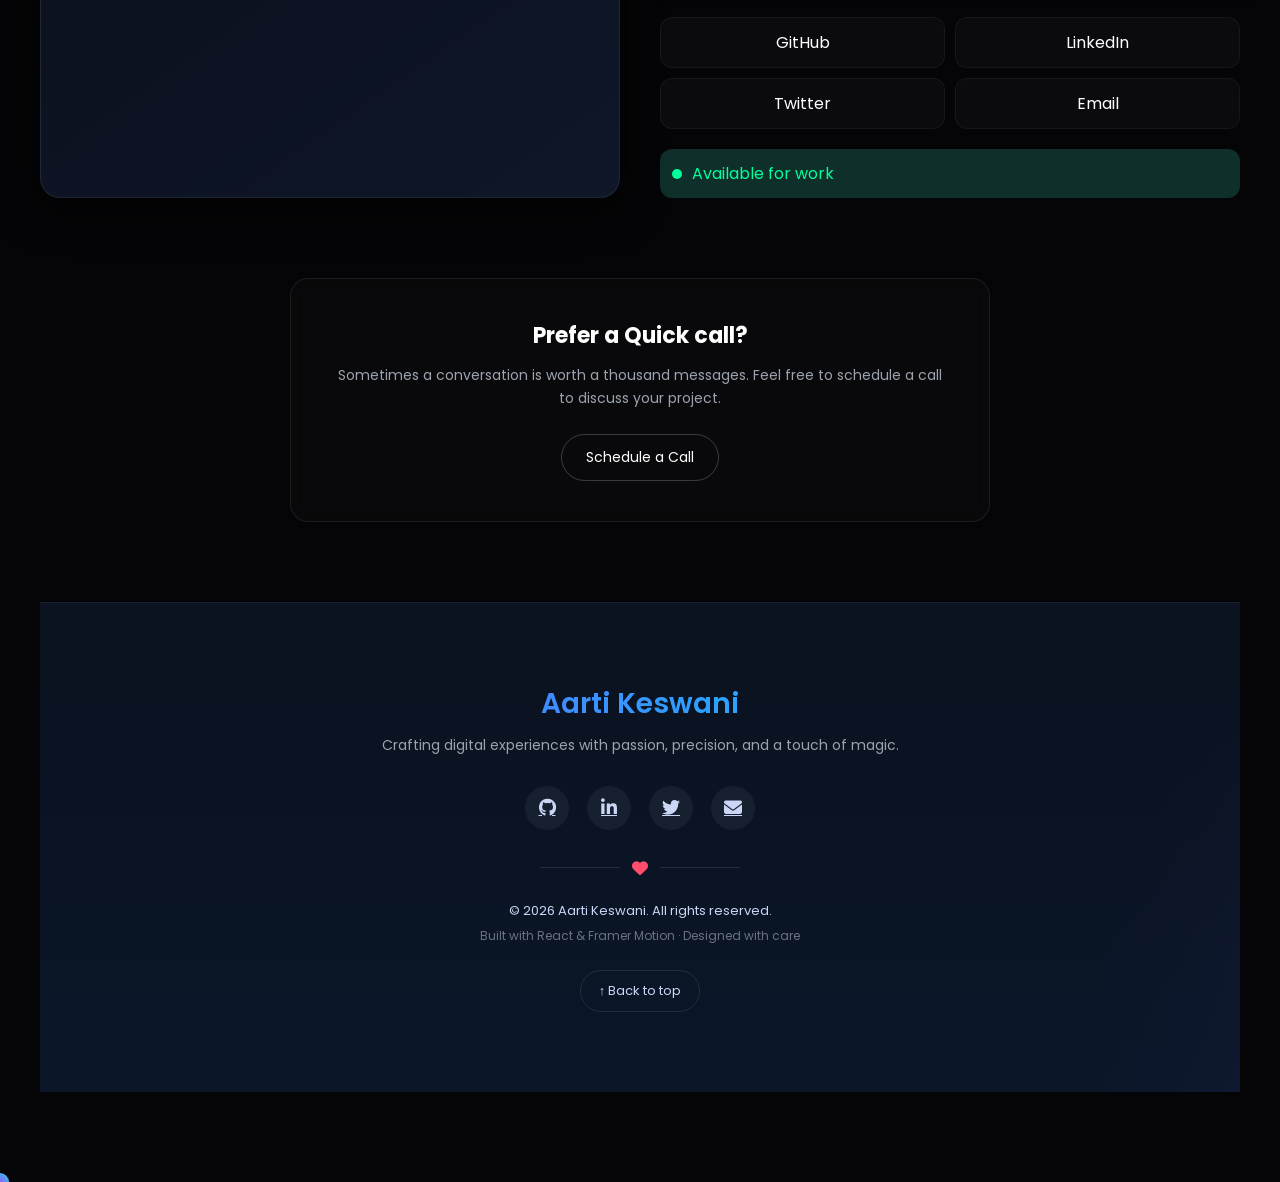
==== commit fc6c04f2: "updated index.html" ====
--- a/docs/index.html
+++ b/docs/index.html
@@ -1218,7 +1218,7 @@
                 <span>📞</span>
                 <div>
                     <p>Phone</p>
-                    <h4>+91 7880268655</h4>
+                    <a href="tel:+917880268655"><h4>+91 7880268655</h4></a>
                 </div>
             </div>
 
@@ -1226,10 +1226,10 @@
             <h3 class="follow">Follow Me</h3>
 
             <div class="social-grid">
-                <a href="#">GitHub</a>
-                <a href="#">LinkedIn</a>
-                <a href="#">Twitter</a>
-                <a href="#">Email</a>
+                <a href="https://github.com/Aarti-Keswani">GitHub</a>
+                <a href="https://www.linkedin.com/in/aartikeswani/">LinkedIn</a>
+                <a href="">Twitter</a>
+                <a href="mailto:aartikeswani215@gmail.com">Email</a>
             </div>
 
             <!-- STATUS -->
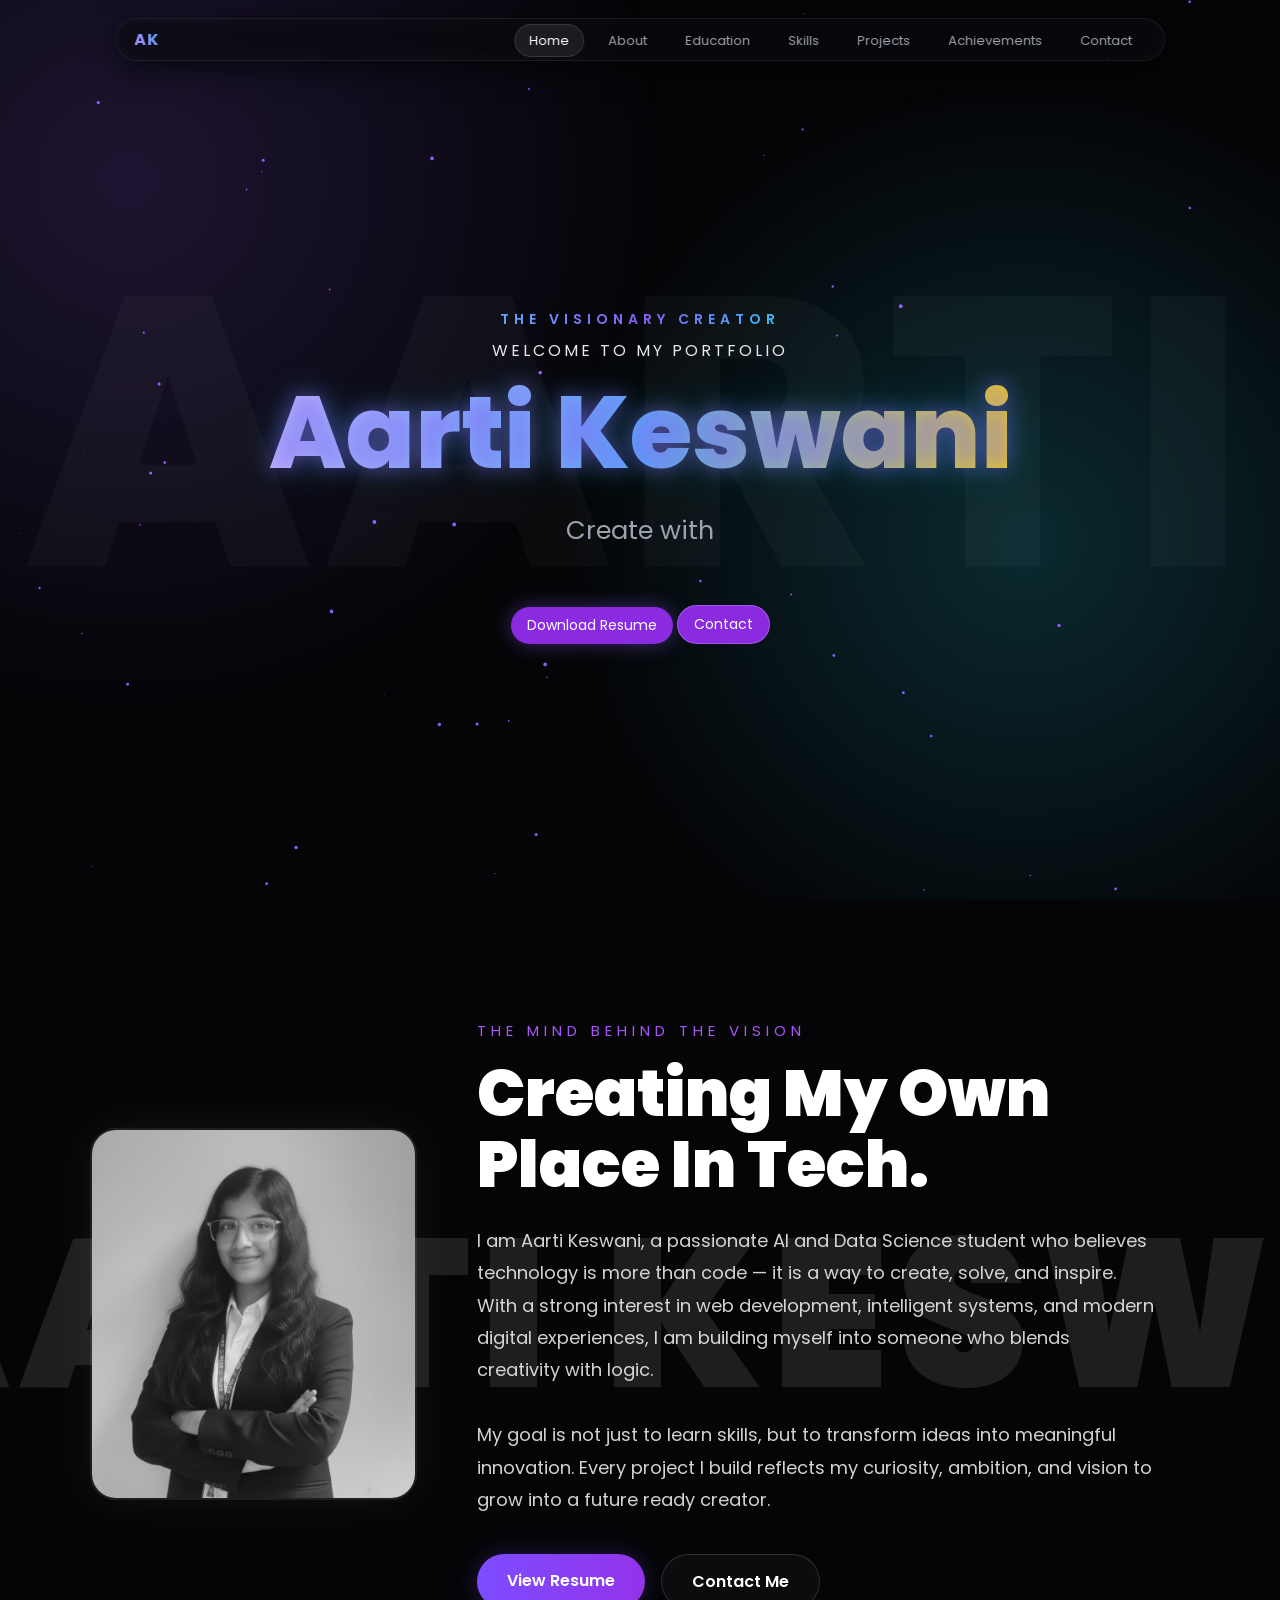
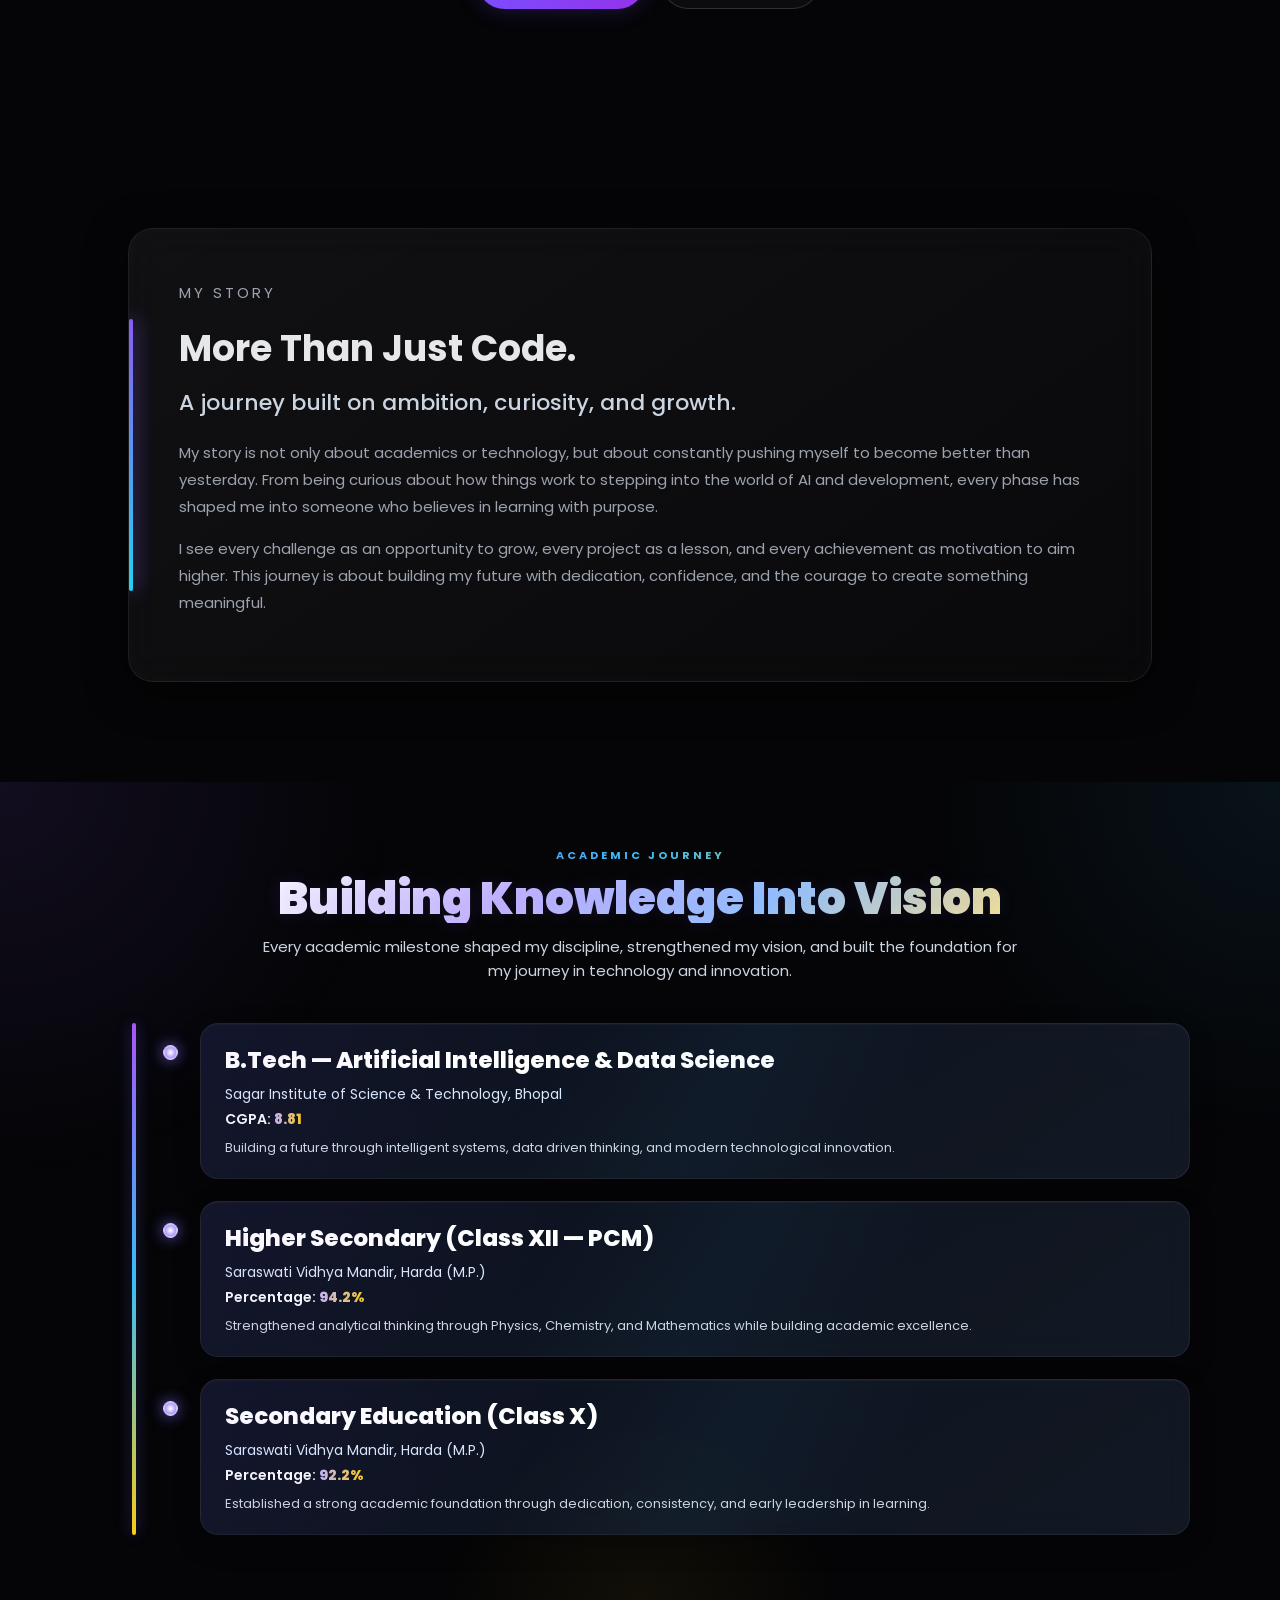
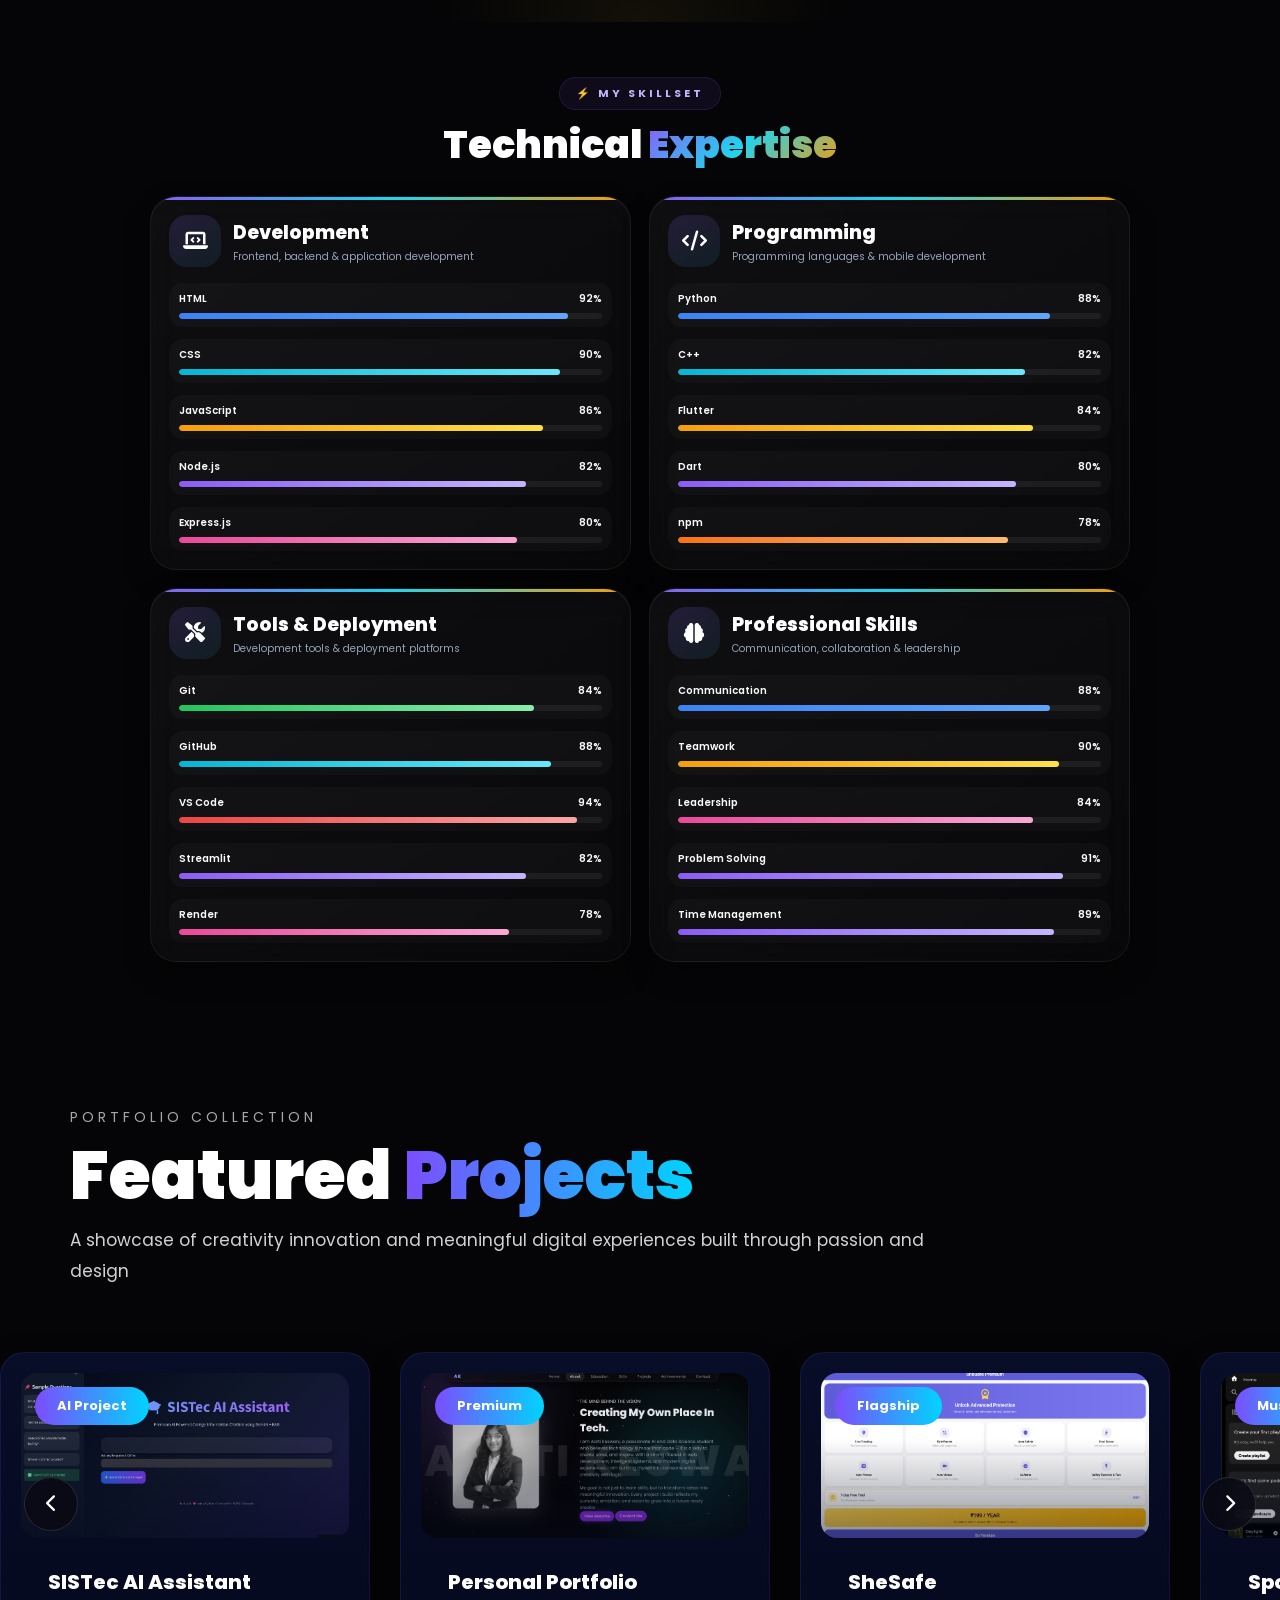
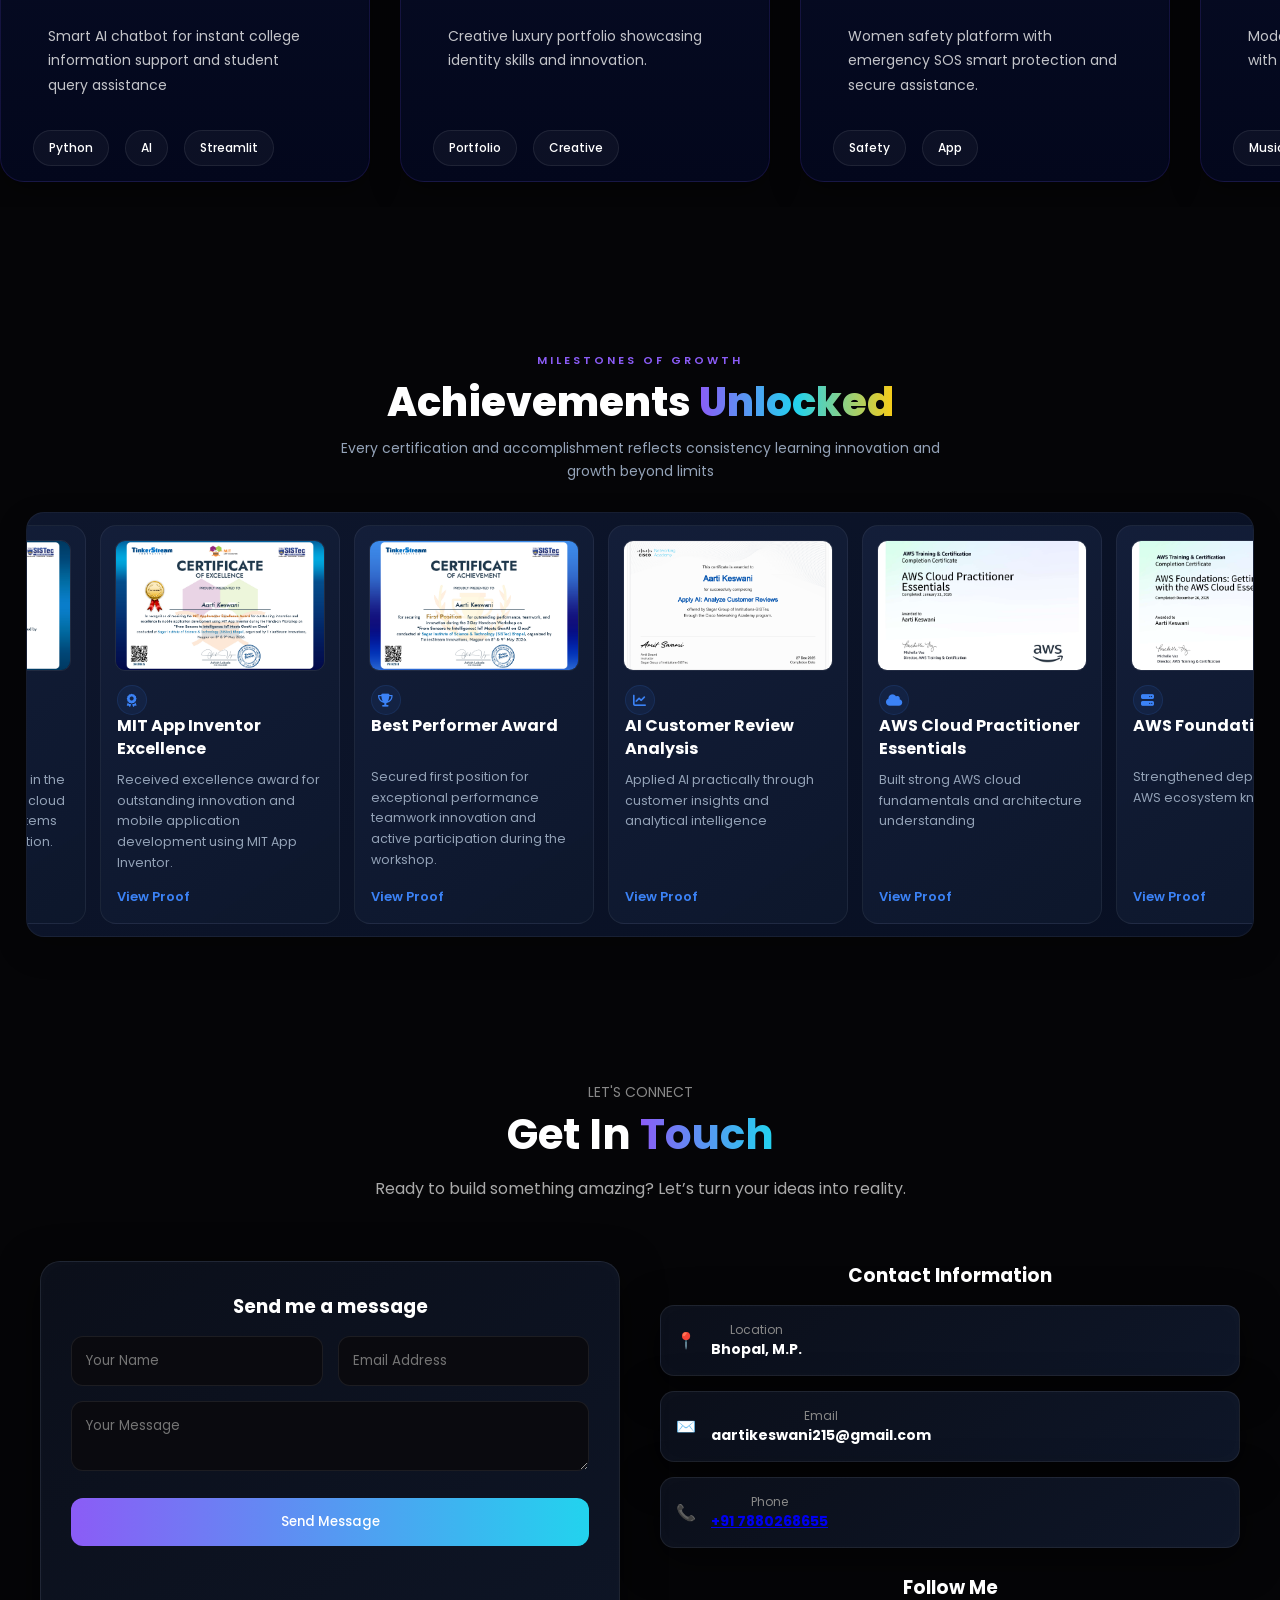
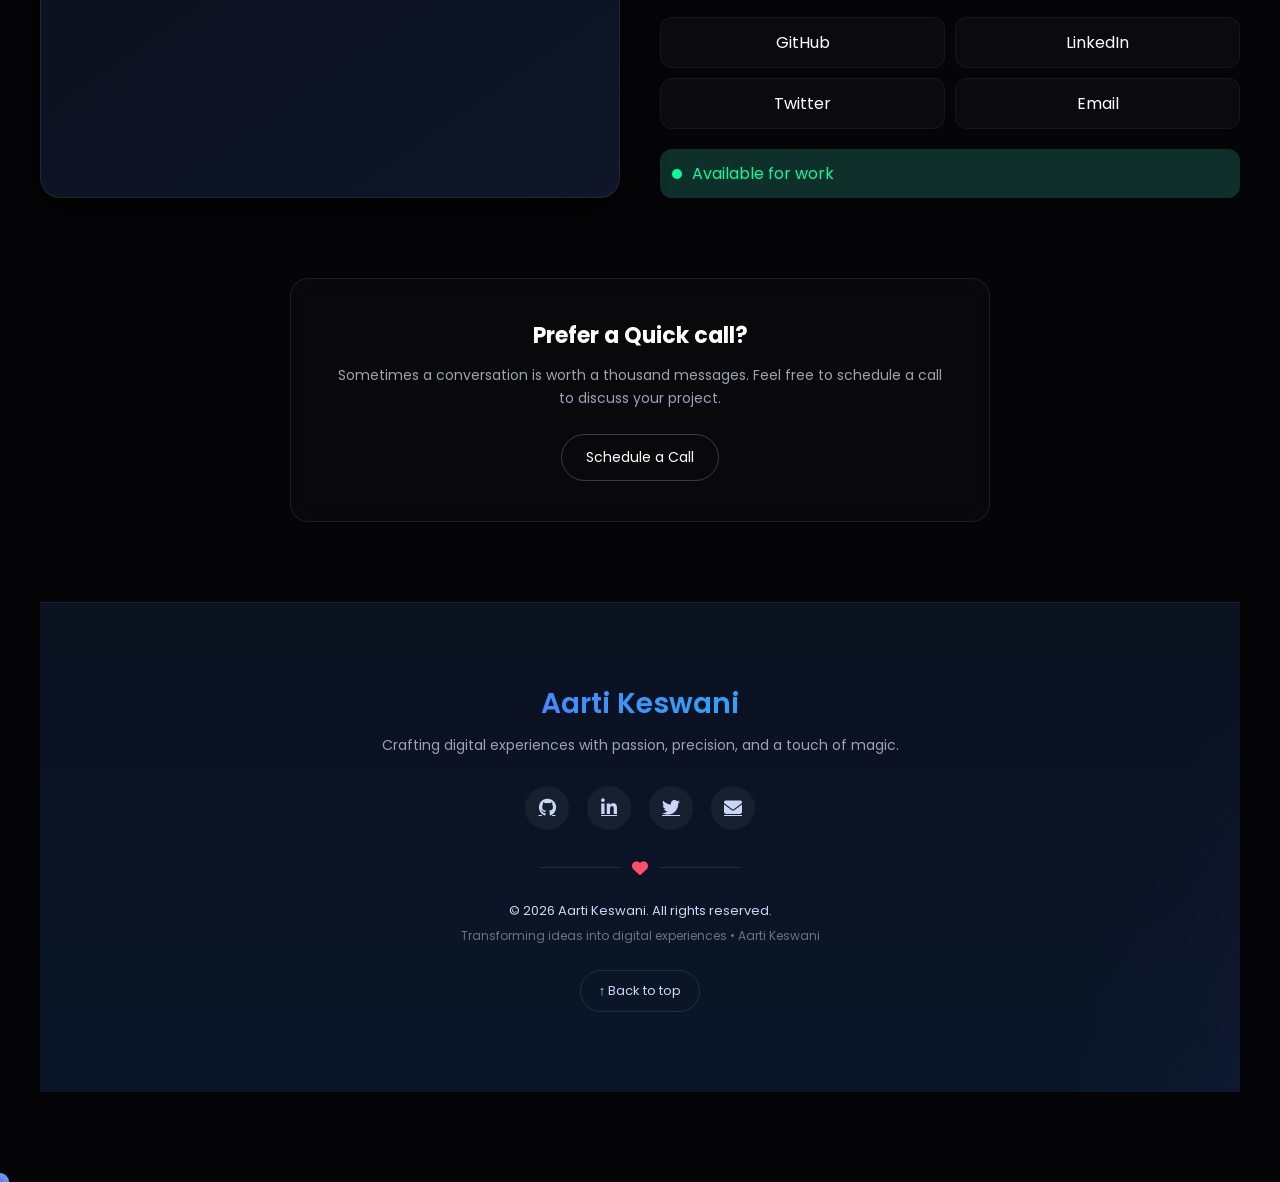
==== commit 56b6beae: "updated index.html" ====
--- a/docs/index.html
+++ b/docs/index.html
@@ -1270,10 +1270,10 @@
 
     <!-- SOCIAL ICONS -->
     <div class="footer-socials">
-      <a href="#"><i class="fab fa-github"></i></a>
-      <a href="#"><i class="fab fa-linkedin-in"></i></a>
+      <a href="https://github.com/Aarti-Keswani"><i class="fab fa-github"></i></a>
+      <a href="https://www.linkedin.com/in/aartikeswani/"><i class="fab fa-linkedin-in"></i></a>
       <a href="#"><i class="fab fa-twitter"></i></a>
-      <a href="#"><i class="fas fa-envelope"></i></a>
+      <a href="mailto:aartikeswani215@gmail.com"><i class="fas fa-envelope"></i></a>
     </div>
 
     <!-- DIVIDER WITH HEART -->
@@ -1289,7 +1289,7 @@
     </p>
 
     <p class="footer-built">
-      Built with React & Framer Motion · Designed with care
+      Transforming ideas into digital experiences • Aarti Keswani
     </p>
 
     <!-- BACK TO TOP -->
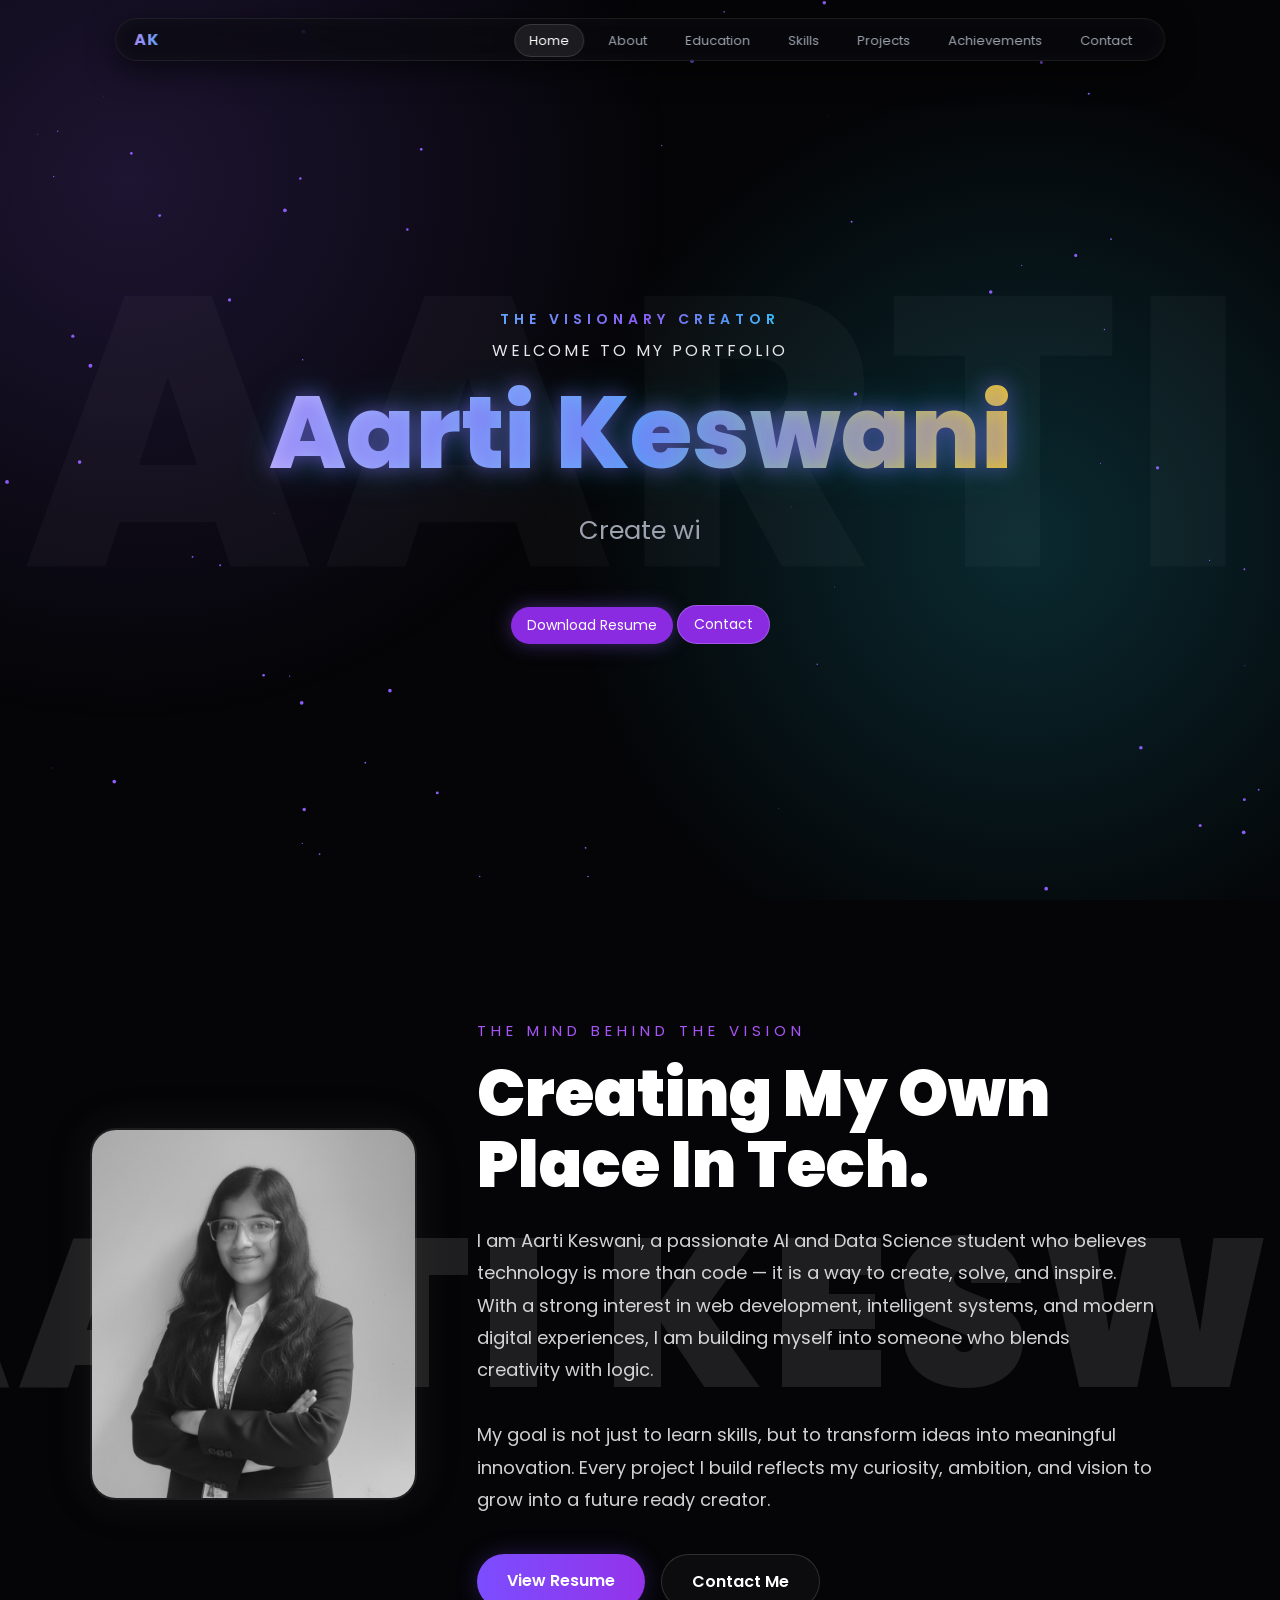
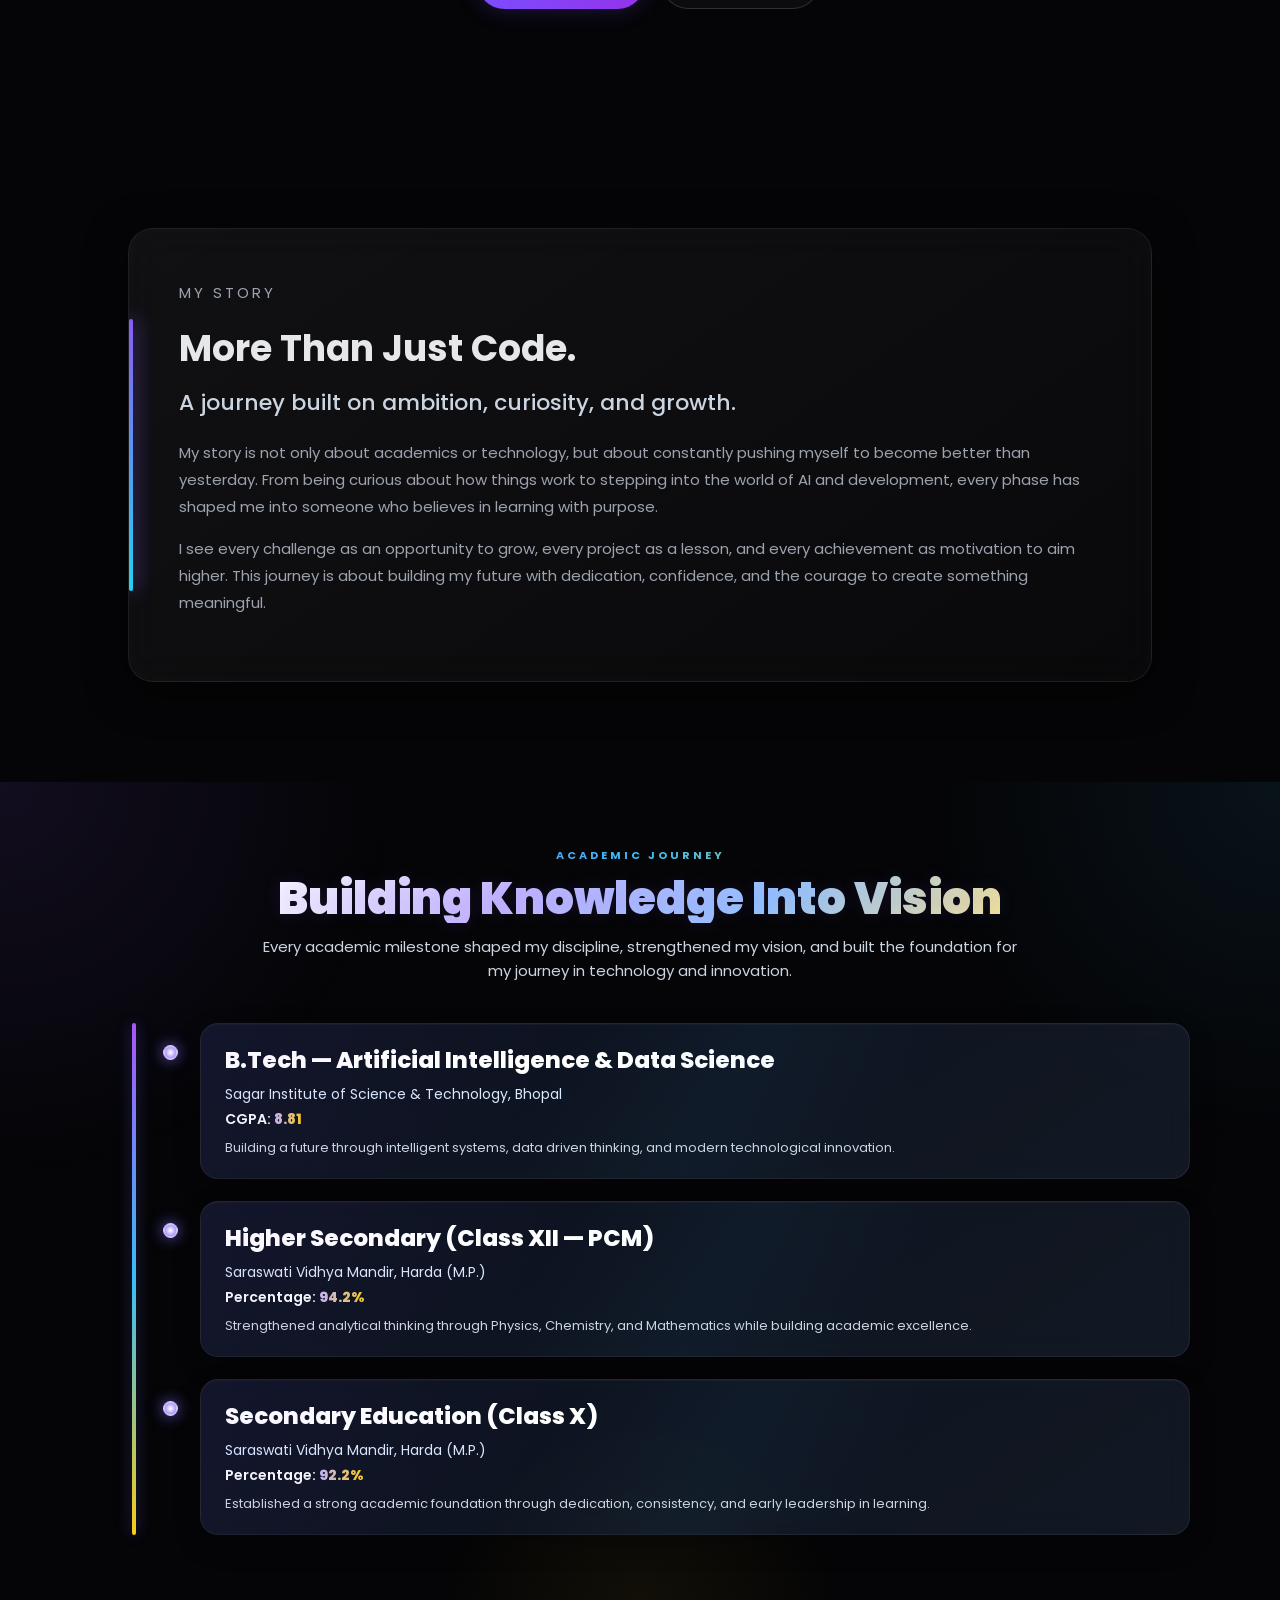
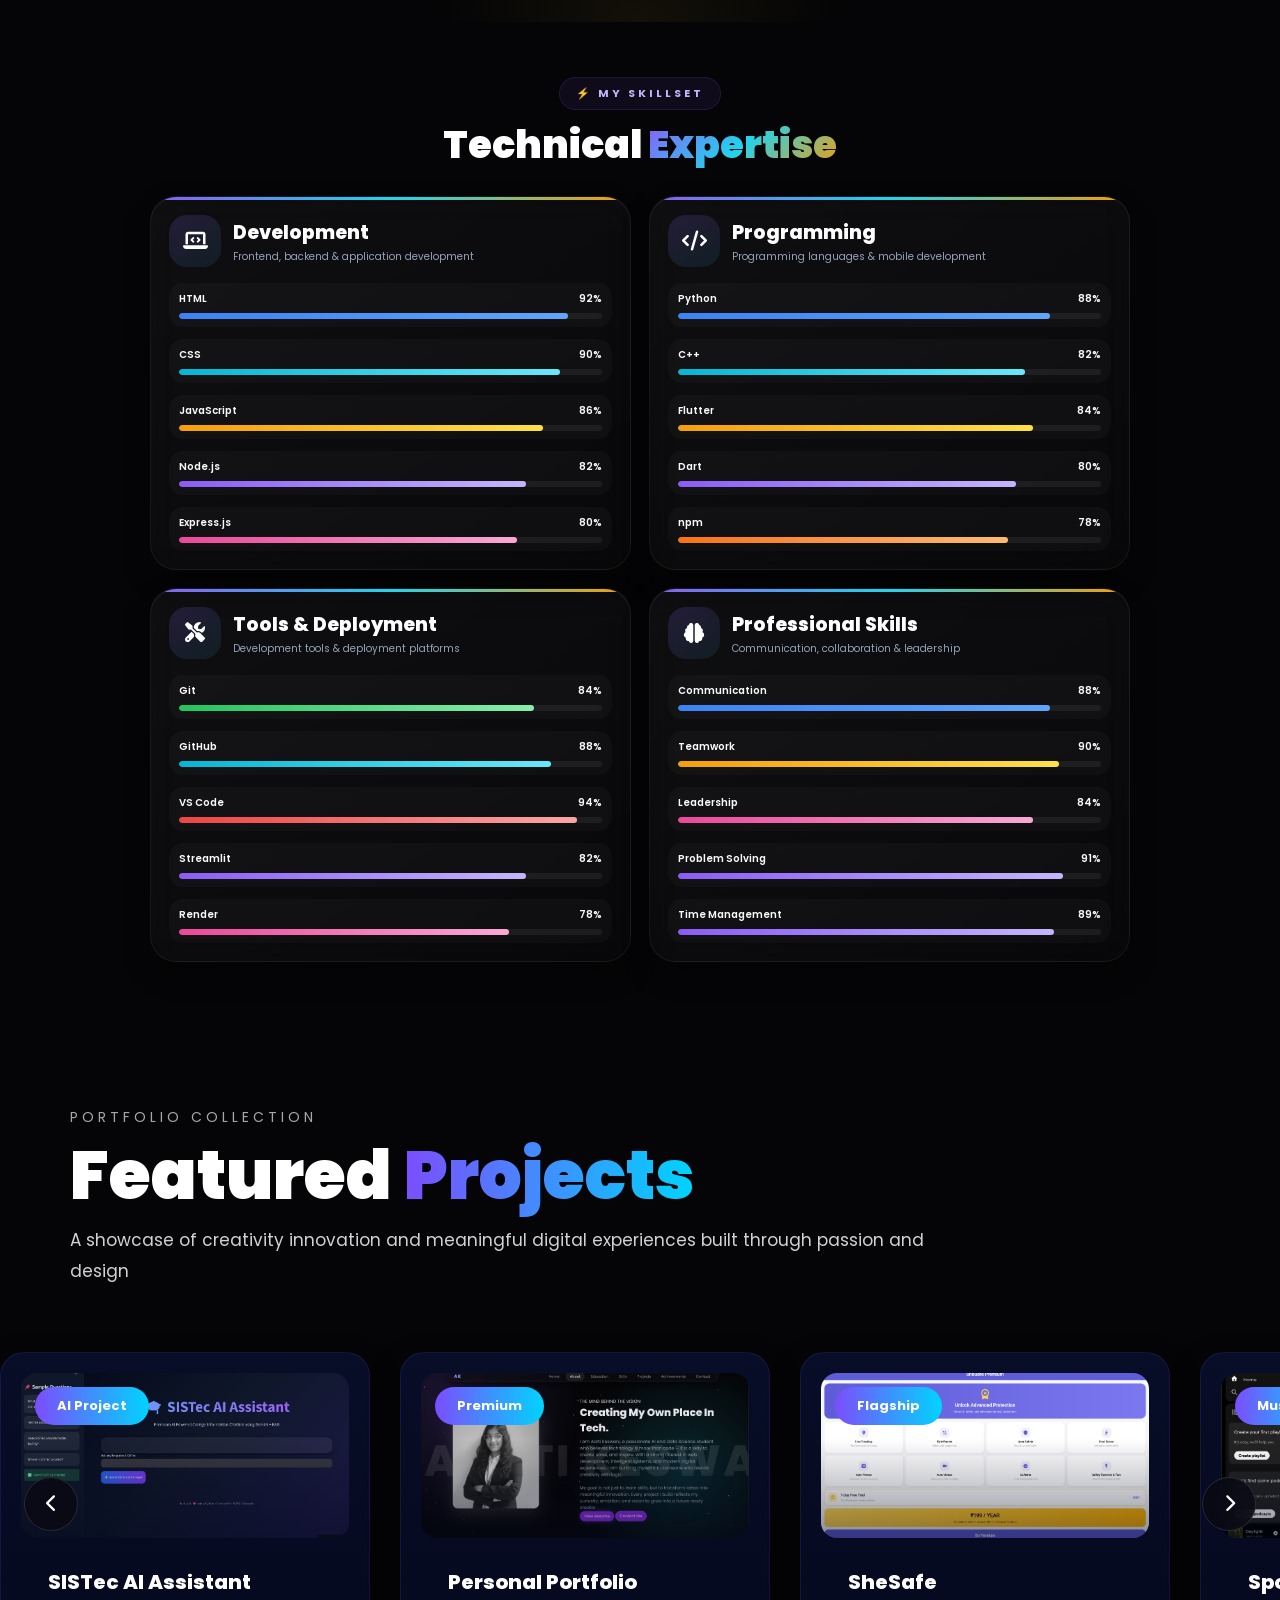
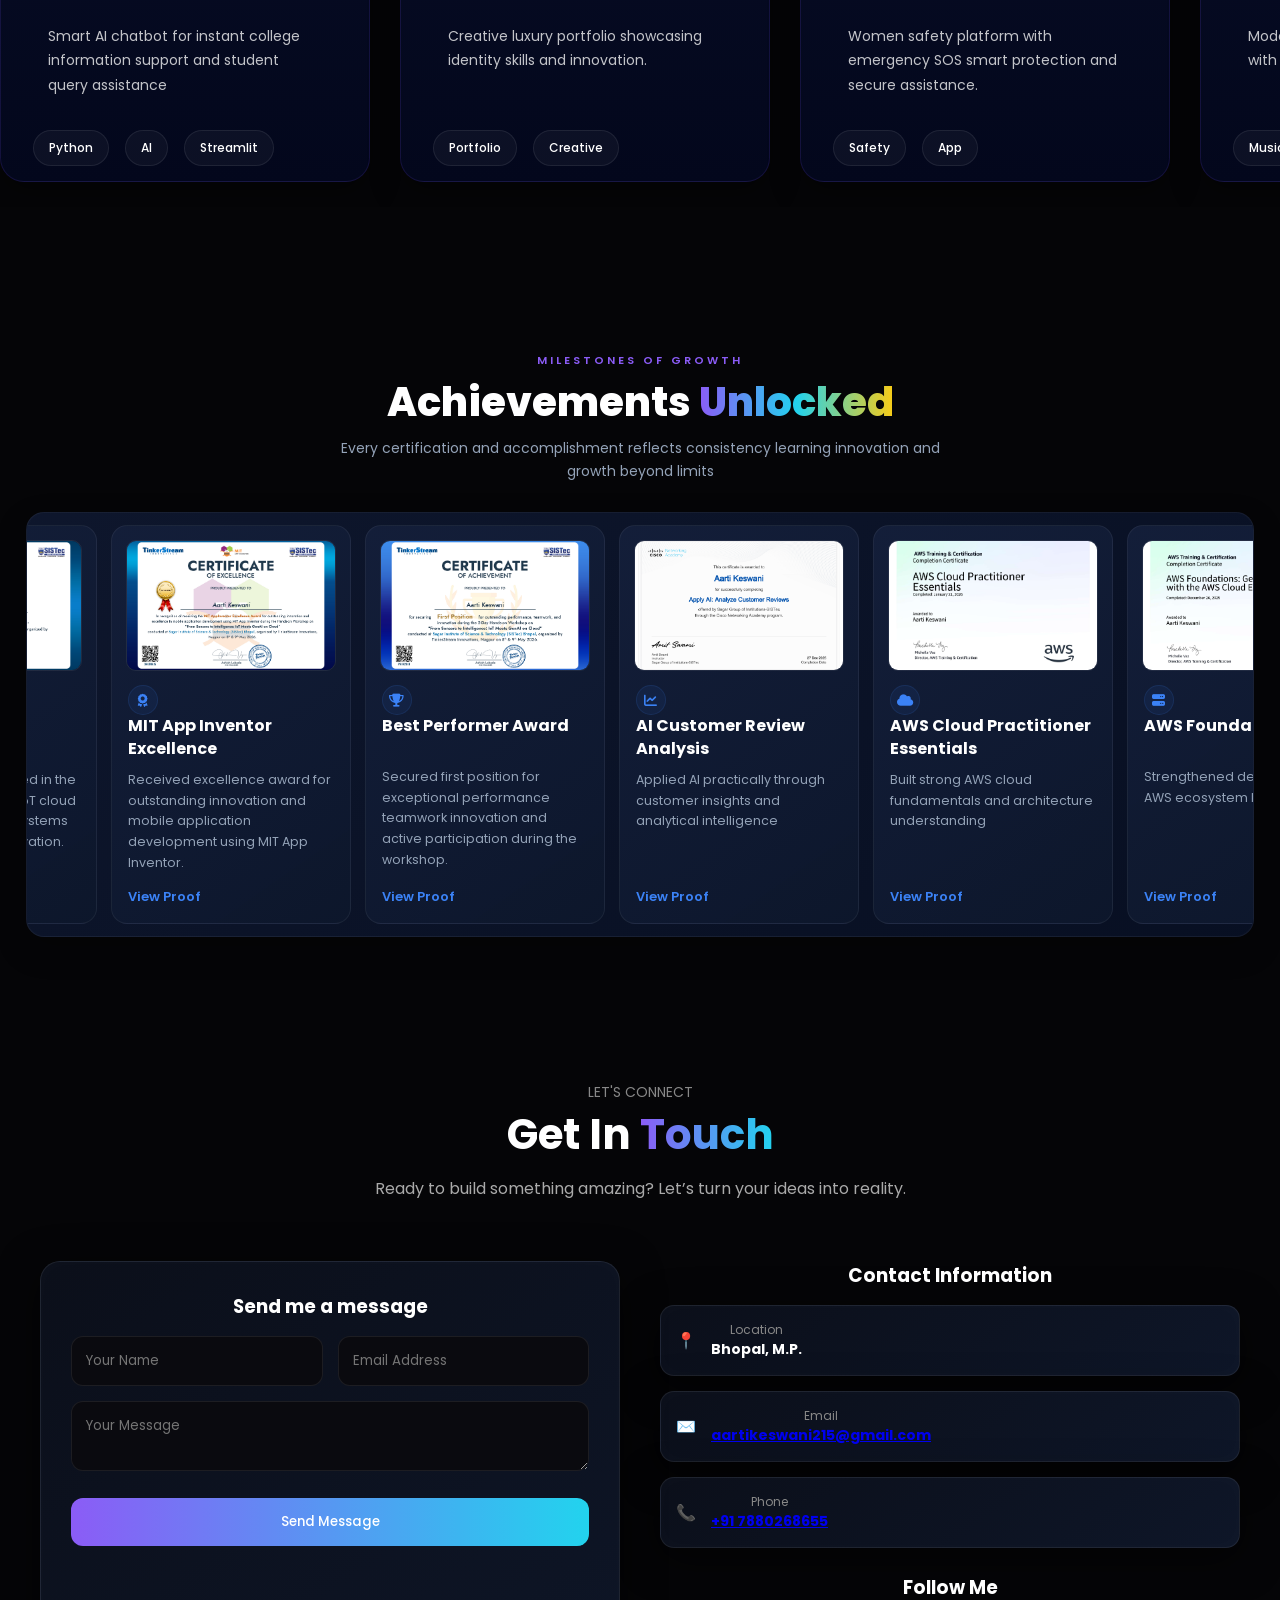
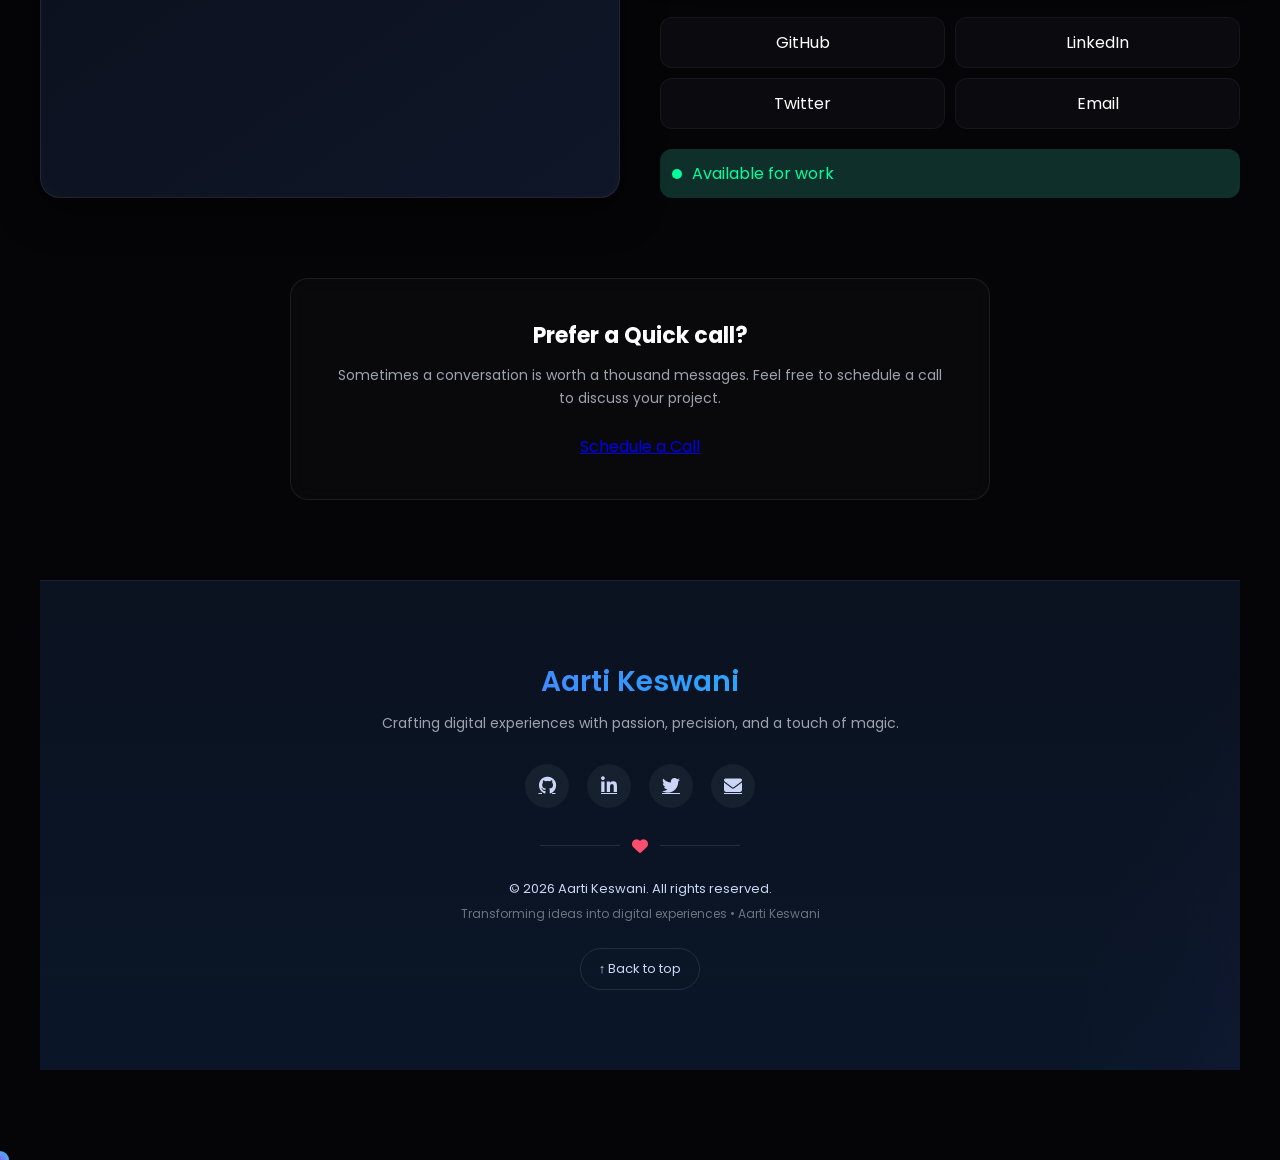
==== commit 8b374c31: "updated index.html" ====
--- a/docs/index.html
+++ b/docs/index.html
@@ -1210,7 +1210,7 @@
                 <span>✉️</span>
                 <div>
                     <p>Email</p>
-                    <h4>aartikeswani215@gmail.com</h4>
+                    <a href="mailto:aartikeswani215@gmail.com"><h4>aartikeswani215@gmail.com</h4></a>
                 </div>
             </div>
 
@@ -1252,7 +1252,9 @@
       Feel free to schedule a call to discuss your project.
     </p>
 
-    <a href="#" class="quick-call-btn">Schedule a Call</a>
+    <a href="https://wa.me/917880268655" target="_blank" class="call-btn">
+  Schedule a Call
+</a>
 
   </div>
 
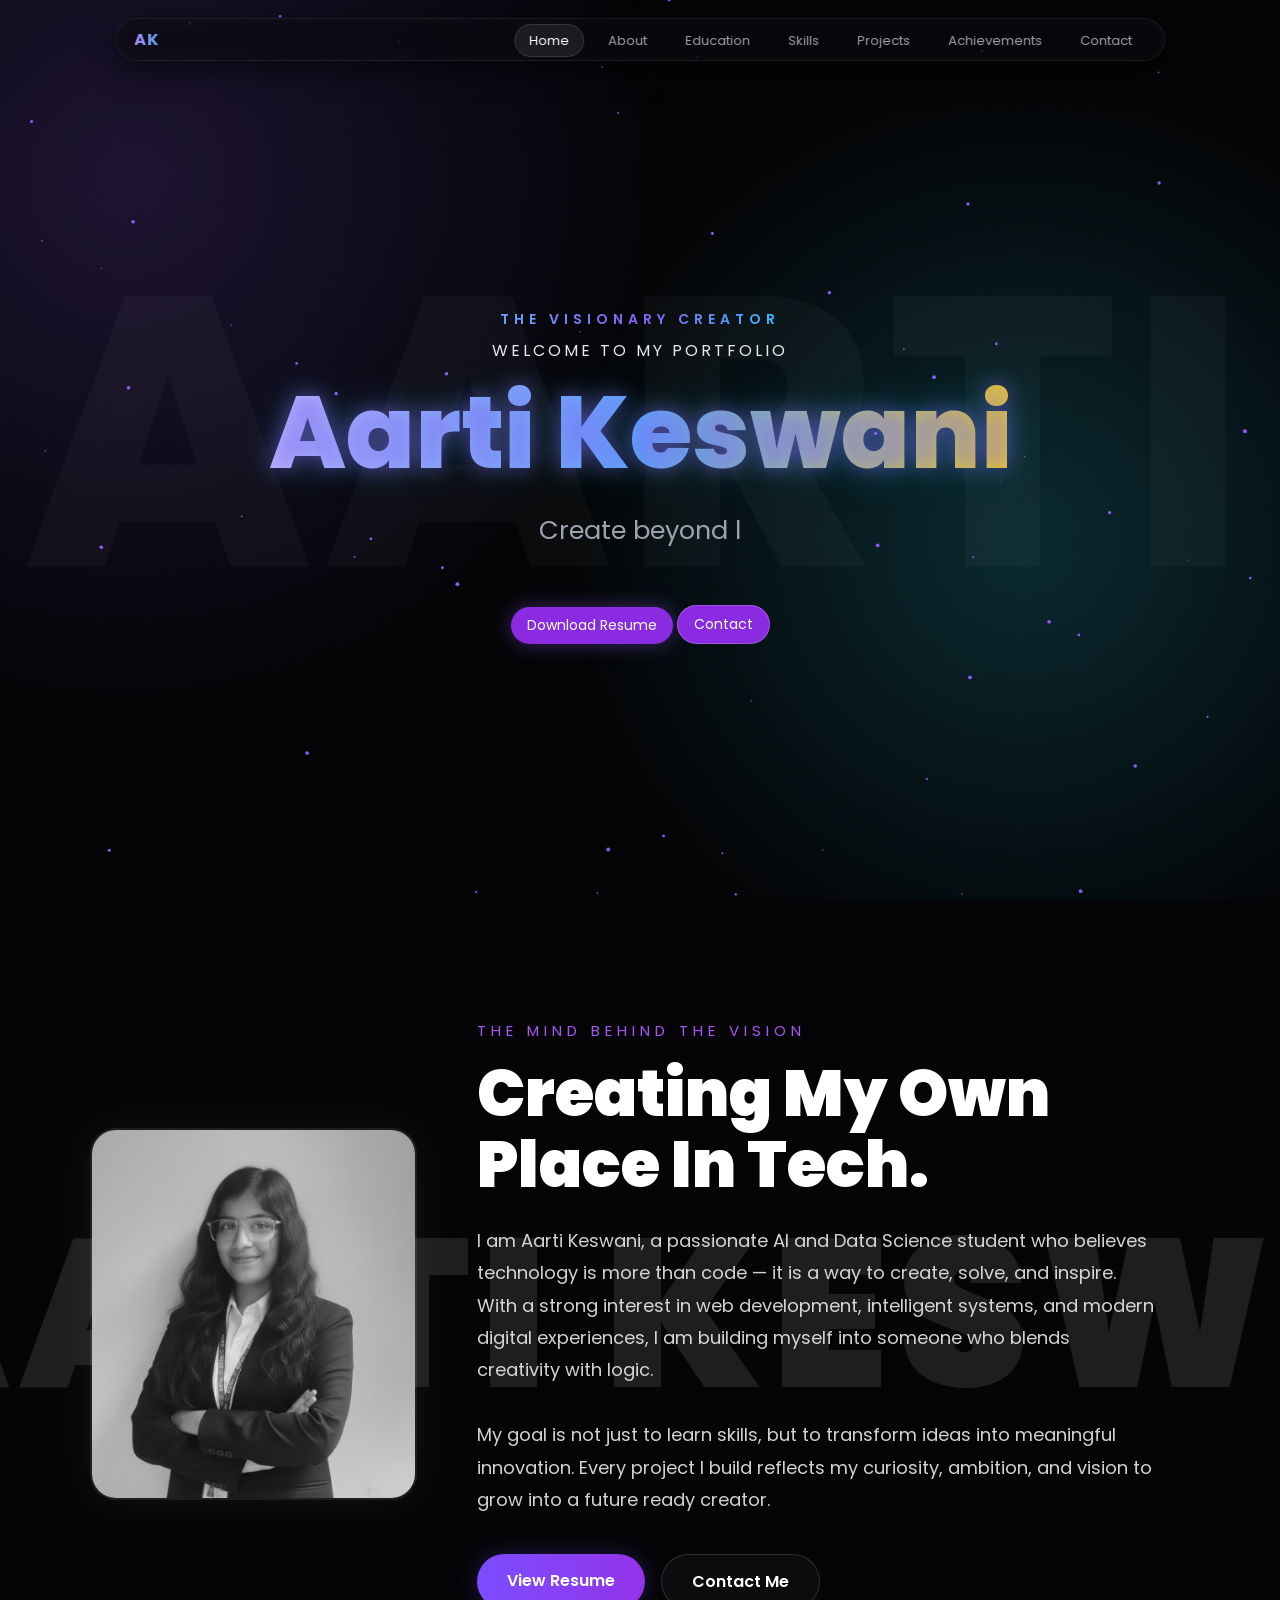
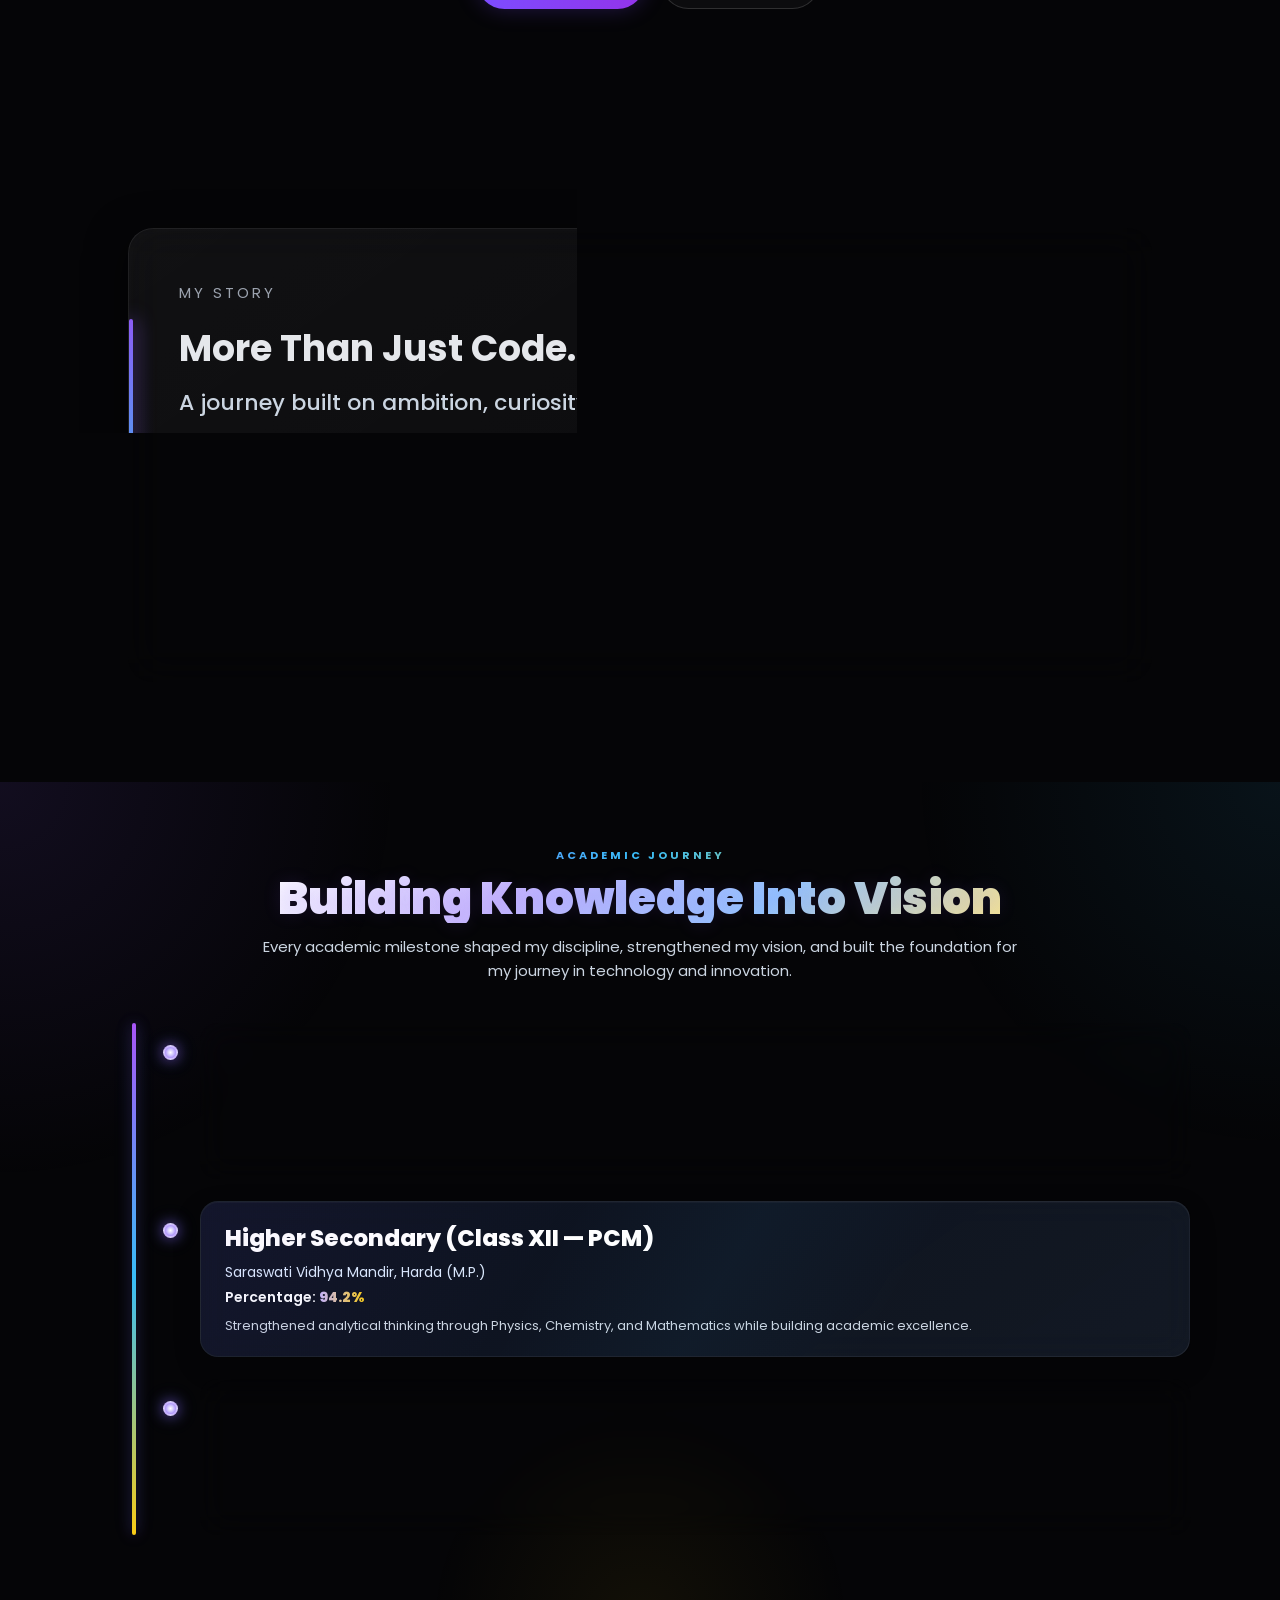
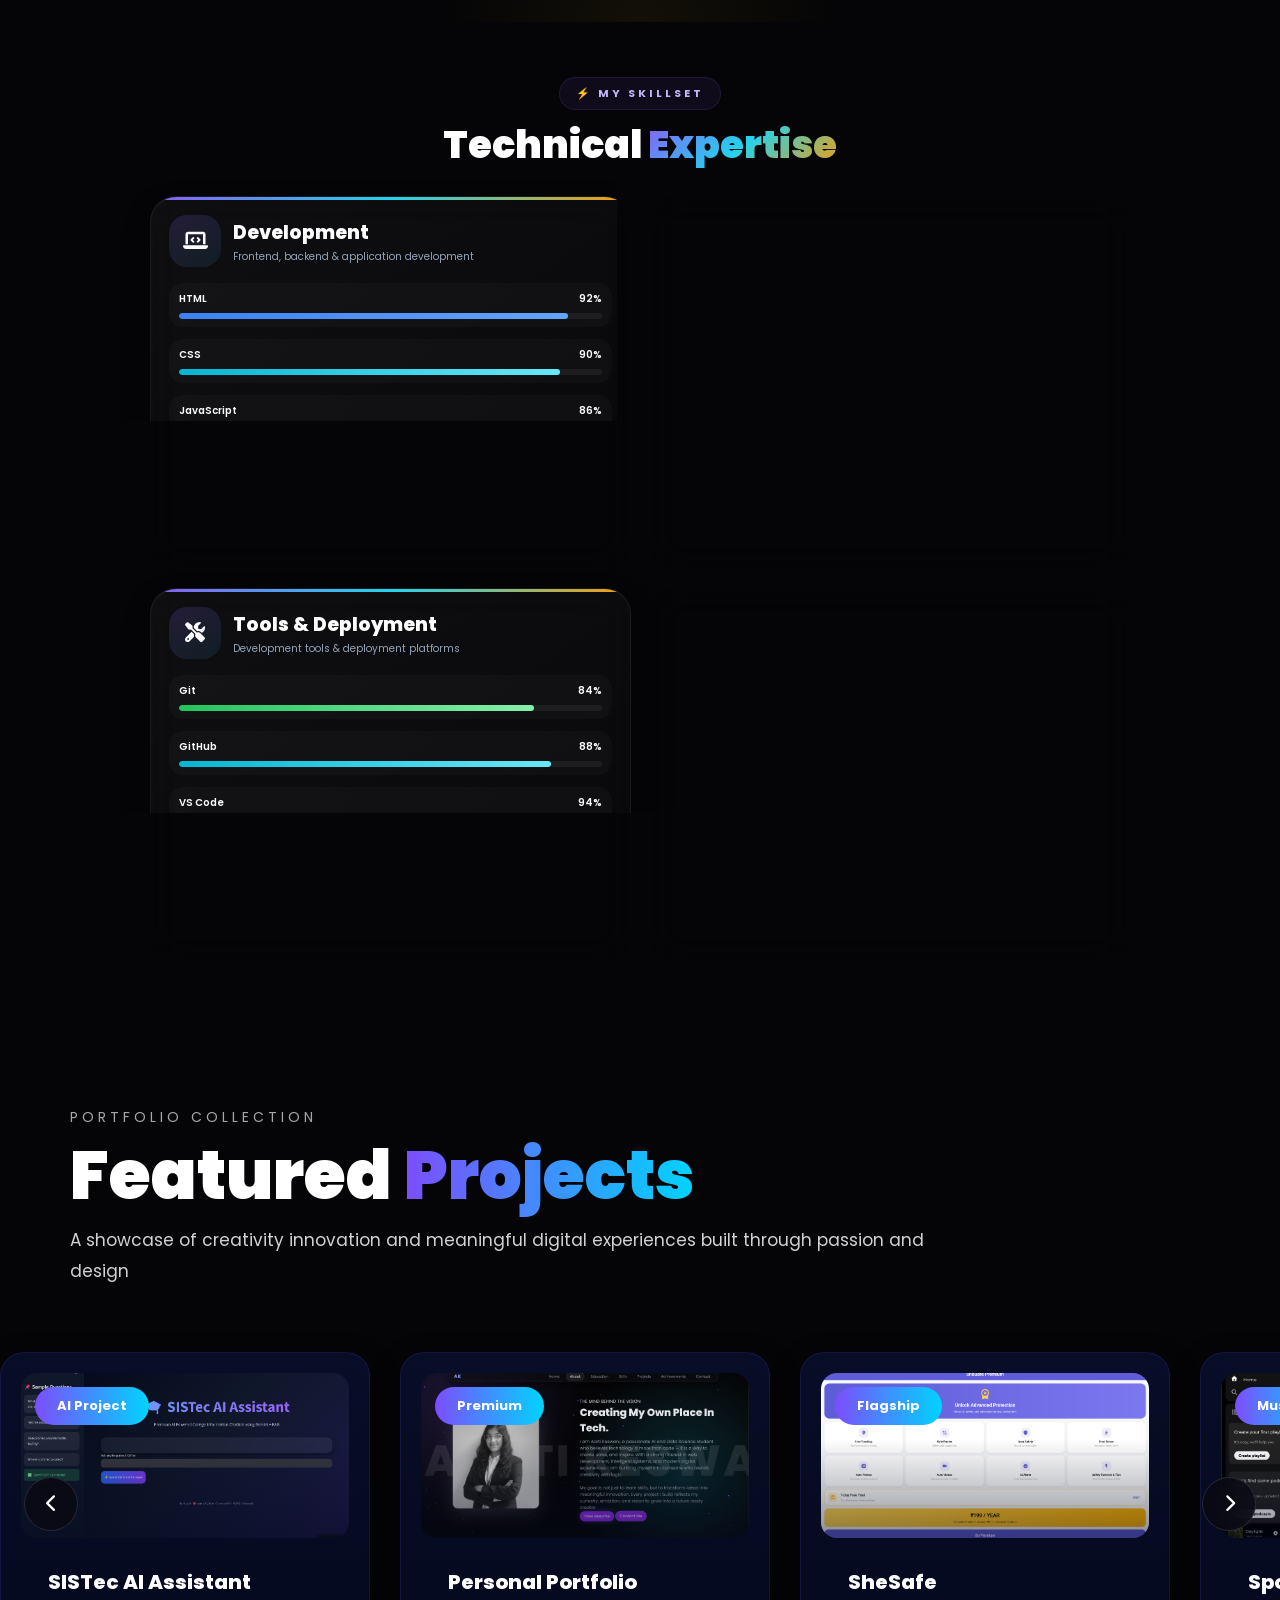
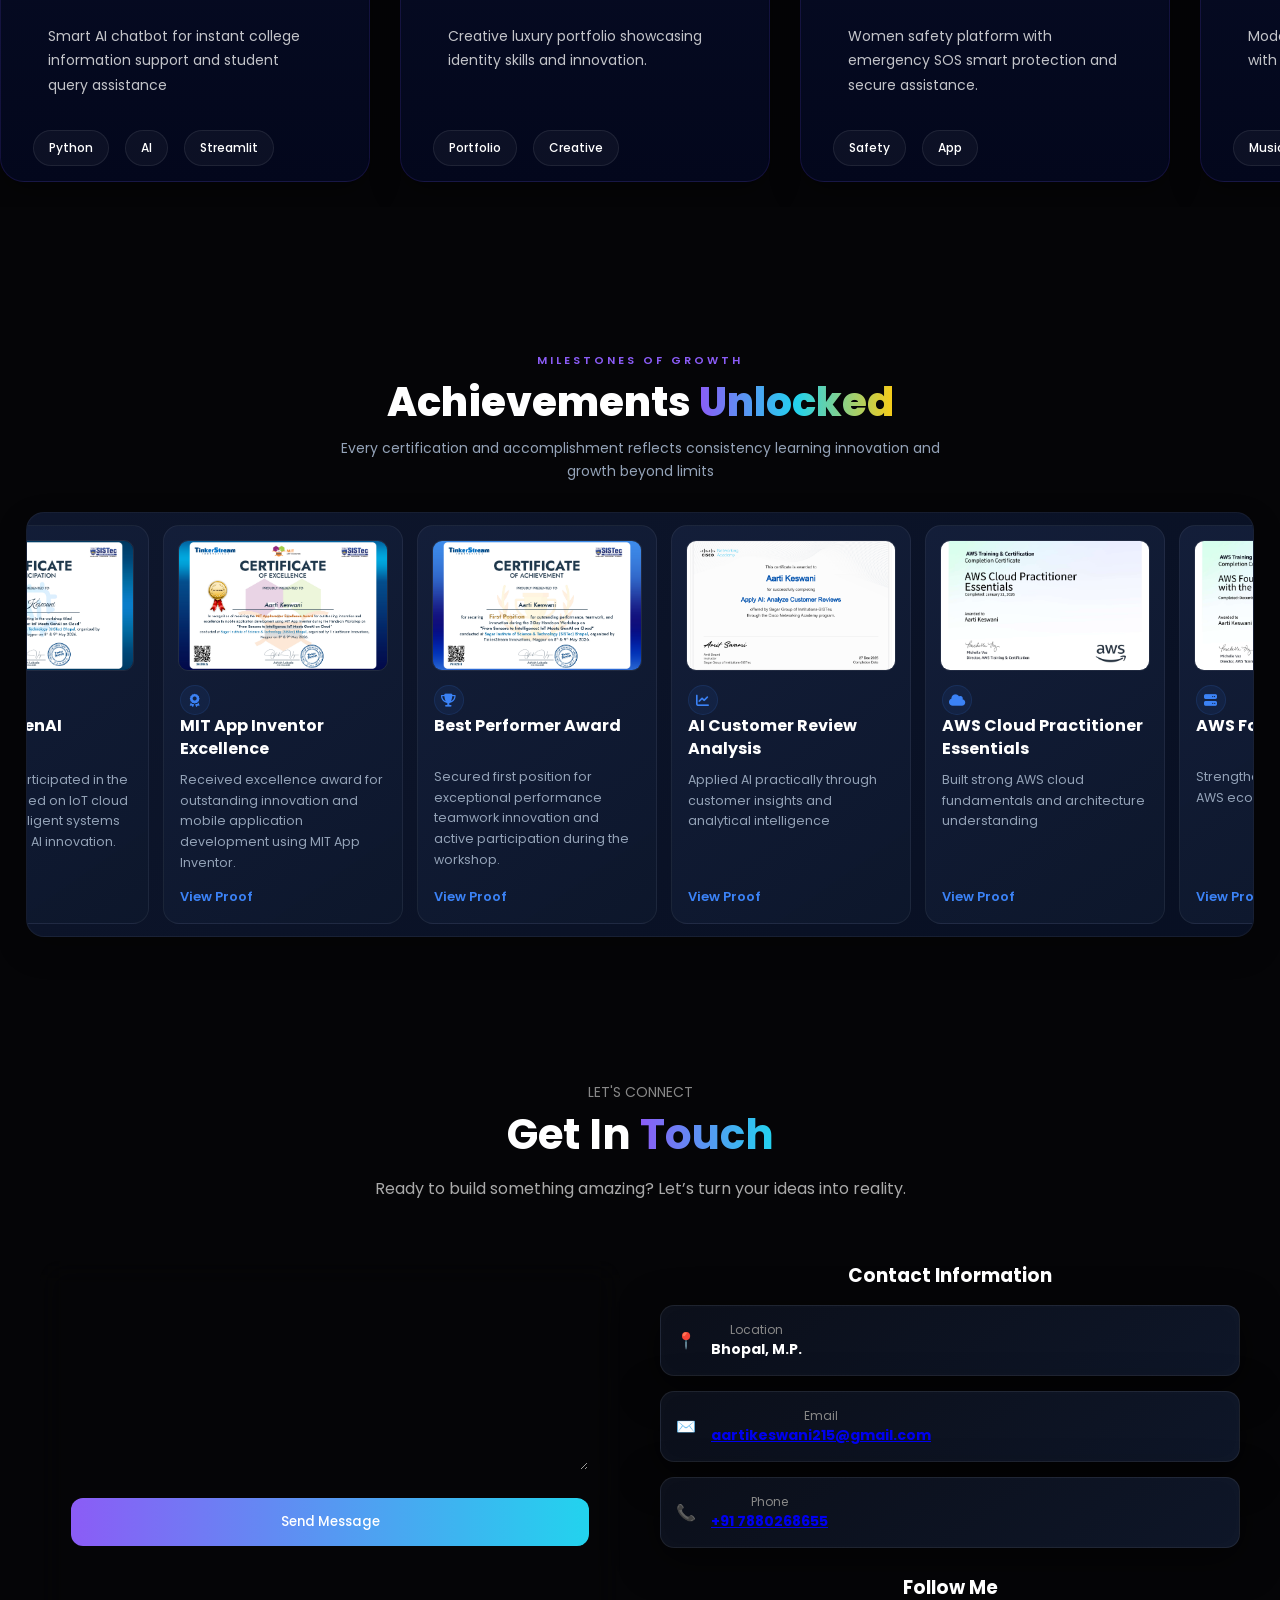
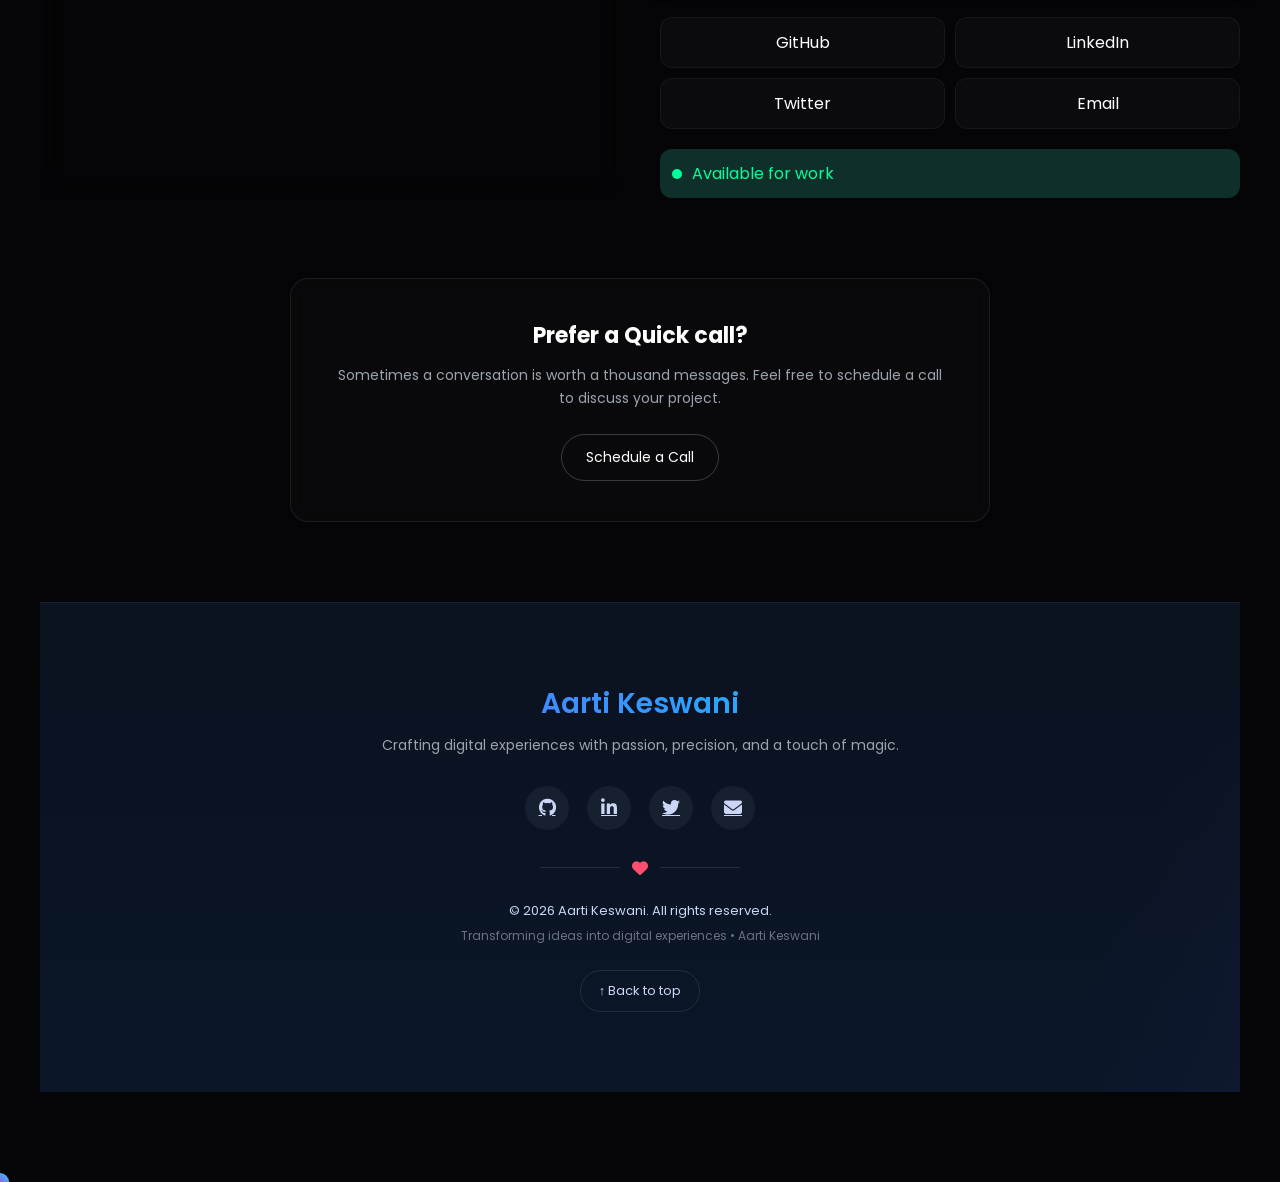
==== commit 663bb00b: "updated index.html" ====
--- a/docs/index.html
+++ b/docs/index.html
@@ -1252,9 +1252,7 @@
       Feel free to schedule a call to discuss your project.
     </p>
 
-    <a href="https://wa.me/917880268655" target="_blank" class="call-btn">
-  Schedule a Call
-</a>
+    <a href="https://wa.me/917880268655" class="quick-call-btn">Schedule a Call</a>
 
   </div>
 
